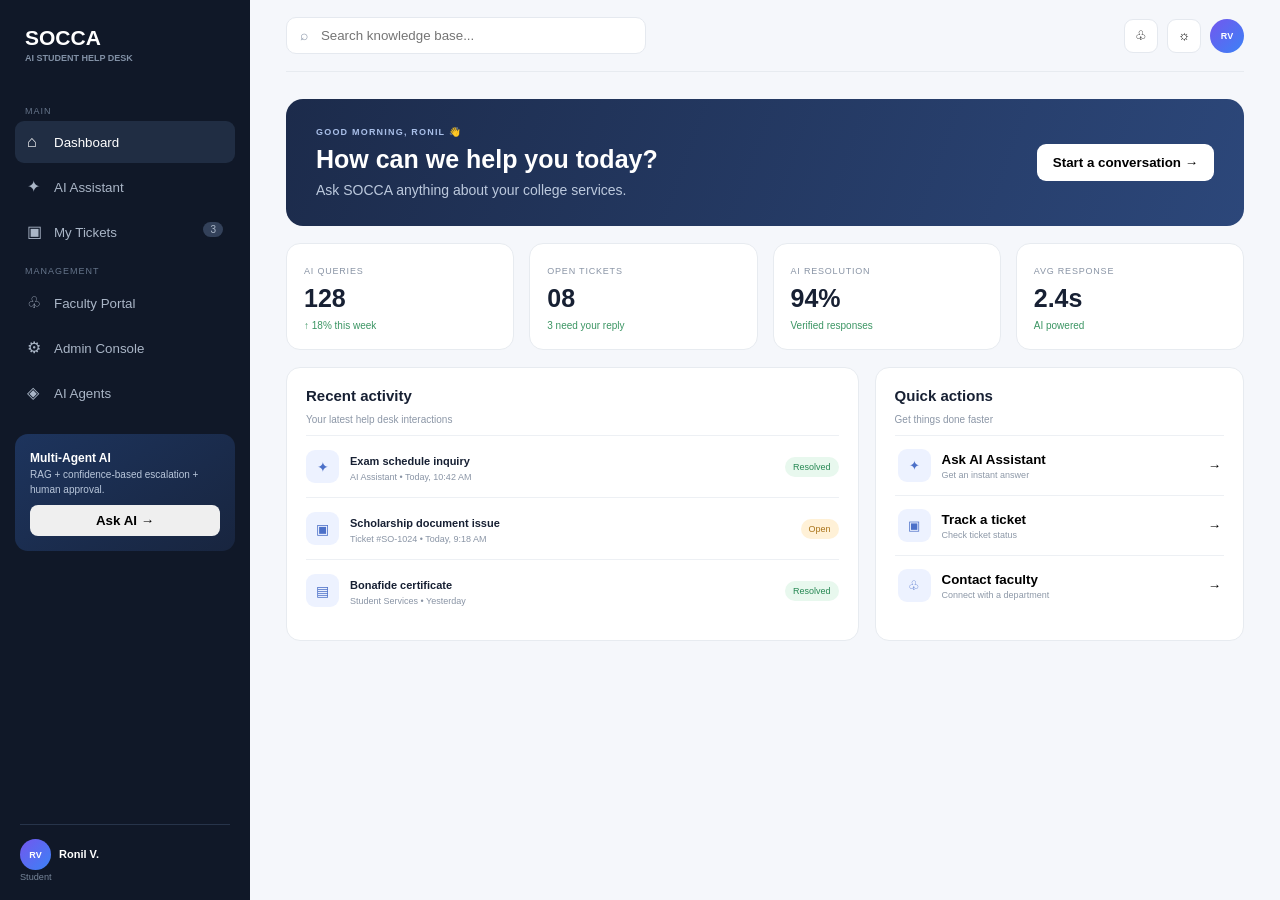
==== index.html @ 94c97b63 "Add files via upload" ====
<!doctype html><html><head><meta charset='utf-8'><meta name='viewport' content='width=device-width,initial-scale=1'><title>SOCCA — AI Student Help Desk</title><link rel="stylesheet" href="style.css"></head><body><div class='app'><aside class='side'><div class='logo'>SOCCA<small>AI STUDENT HELP DESK</small></div><div class='section'>MAIN</div><button class='nav active' onclick='page("dashboard",this)'><span>⌂</span>Dashboard</button><button class='nav' onclick='page("chat",this)'><span>✦</span>AI Assistant</button><button class='nav' onclick='page("tickets",this)'><span>▣</span>My Tickets <i>3</i></button><div class='section'>MANAGEMENT</div><button class='nav' onclick='page("faculty",this)'><span>♧</span>Faculty Portal</button><button class='nav' onclick='page("admin",this)'><span>⚙</span>Admin Console</button><button class='nav' onclick='page("agents",this)'><span>◈</span>AI Agents</button><div class='promo'><b>Multi-Agent AI</b><br>RAG + confidence-based escalation + human approval.<button onclick='page("chat",document.querySelectorAll(".nav")[1])'>Ask AI →</button></div><div class='user'><span class='avatar'>RV</span><b>Ronil V.</b><br><small>Student</small></div></aside><main class='main'><header><div class='search'>⌕ <input placeholder='Search knowledge base...'></div><div class='icons'><button class='icon'>♧</button><button class='icon'>☼</button><span class='mini'>RV</span></div></header>
<section id='dashboard' class='page active'><div class='hero'><div><div class='eyebrow'>GOOD MORNING, RONIL 👋</div><h1>How can we help you today?</h1><p>Ask SOCCA anything about your college services.</p></div><button onclick='page("chat",document.querySelectorAll(".nav")[1])'>Start a conversation →</button></div><div class='stats'><div class='stat'><small>AI QUERIES</small><strong>128</strong><label>↑ 18% this week</label></div><div class='stat'><small>OPEN TICKETS</small><strong>08</strong><label>3 need your reply</label></div><div class='stat'><small>AI RESOLUTION</small><strong>94%</strong><label>Verified responses</label></div><div class='stat'><small>AVG RESPONSE</small><strong>2.4s</strong><label>AI powered</label></div></div><div class='grid'><div class='card'><h2>Recent activity</h2><p class='muted'>Your latest help desk interactions</p><div class='row'><span class='qicon'>✦</span><div class='grow'><b>Exam schedule inquiry</b><small>AI Assistant • Today, 10:42 AM</small></div><span class='pill'>Resolved</span></div><div class='row'><span class='qicon'>▣</span><div class='grow'><b>Scholarship document issue</b><small>Ticket #SO-1024 • Today, 9:18 AM</small></div><span class='pill open'>Open</span></div><div class='row'><span class='qicon'>▤</span><div class='grow'><b>Bonafide certificate</b><small>Student Services • Yesterday</small></div><span class='pill'>Resolved</span></div></div><div class='card quick'><h2>Quick actions</h2><p class='muted'>Get things done faster</p><button onclick='page("chat",document.querySelectorAll(".nav")[1])'><span class='qicon'>✦</span><div><b>Ask AI Assistant</b><small>Get an instant answer</small></div>→</button><button onclick='page("tickets",document.querySelectorAll(".nav")[2])'><span class='qicon'>▣</span><div><b>Track a ticket</b><small>Check ticket status</small></div>→</button><button onclick='page("faculty",document.querySelectorAll(".nav")[3])'><span class='qicon'>♧</span><div><b>Contact faculty</b><small>Connect with a department</small></div>→</button></div></div></section>
<section id='chat' class='page'><div class='chat'><div class='card'><div class='chatHead'><div class='bot'>✦</div><div><h2>SOCCA Assistant</h2><small>🟢 Online • RAG knowledge base connected</small></div></div><div id='messages' class='messages'><div class='bubble botMsg'><b>SOCCA</b><br>Hi Ronil! 👋 Ask me about exams, fees, admissions, certificates, placements, library or other college services.</div></div><div class='chips'><button onclick="ask('When will Semester 7 examinations begin?')">📅 Exam dates</button><button onclick="ask('How can I apply for a bonafide certificate?')">📄 Certificate</button><button onclick="ask('What is the fee payment procedure?')">💳 Fees</button></div><div class='compose'><input id='q' placeholder='Ask your question...' onkeydown="if(event.key==='Enter')send()"><button onclick='send()'>Send ✦</button></div></div><div class='card'><h2>AI Processing</h2><p class='muted'>Live request pipeline</p><div class='step'><span class='circle done'>✓</span><div><b>Intent Recognition</b><small>Identify user intent</small></div></div><div class='step'><span class='circle done'>✓</span><div><b>Knowledge Retrieval</b><small>Search verified sources</small></div></div><div class='step'><span class='circle'>3</span><div><b>Decision Agent</b><small>Check confidence</small></div></div><div class='step'><span class='circle'>4</span><div><b>Ticket Escalation</b><small>Only when needed</small></div></div></div></div></section>
<section id='tickets' class='page'><div class='pageTitle'><div class='eyebrow'>SUPPORT</div><h1>My Tickets</h1><p>Track questions that need human assistance.</p></div><div class='card'><table class='table'><tr><th>TICKET</th><th>SUBJECT</th><th>DEPARTMENT</th><th>UPDATED</th><th>STATUS</th></tr><tr><td>#SO-1024</td><td><b>Scholarship document issue</b><small>Document verification</small></td><td>Student Services</td><td>Today</td><td><span class='pill open'>Open</span></td></tr><tr><td>#SO-1021</td><td><b>Exam form correction</b><small>Semester 7</small></td><td>Examination</td><td>Yesterday</td><td><span class='pill'>Faculty review</span></td></tr><tr><td>#SO-1017</td><td><b>Library renewal</b><small>Membership</small></td><td>Library</td><td>Sep 27</td><td><span class='pill'>Resolved</span></td></tr></table></div></section>
<section id='faculty' class='page'><div class='pageTitle'><div class='eyebrow'>FACULTY</div><h1>Faculty Portal</h1><p>Review escalated student queries.</p></div><div class='stats'><div class='stat'><small>PENDING</small><strong>08</strong></div><div class='stat'><small>RESOLVED TODAY</small><strong>17</strong></div><div class='stat'><small>AVG RESPONSE</small><strong>3.8h</strong></div></div><div class='card'><table class='table'><tr><th>TICKET</th><th>STUDENT QUERY</th><th>ROUTE</th><th>ACTION</th></tr><tr><td>#SO-1024</td><td>Scholarship document issue</td><td>Student Services</td><td><button class='primary'>Respond</button></td></tr><tr><td>#SO-1021</td><td>Exam form correction</td><td>Examination Cell</td><td><button class='primary'>Respond</button></td></tr></table></div></section>
<section id='admin' class='page'><div class='pageTitle'><div class='eyebrow'>ADMINISTRATION</div><h1>Admin Console</h1><p>Monitor AI, knowledge and system operations.</p></div><div class='stats'><div class='stat'><small>KNOWLEDGE ARTICLES</small><strong>342</strong><label>Verified</label></div><div class='stat'><small>AI CONFIDENCE</small><strong>94%</strong><label>Average</label></div><div class='stat'><small>SYSTEM HEALTH</small><strong>99.9%</strong><label>Operational</label></div></div></section>
<section id='agents' class='page'><div class='pageTitle'><div class='eyebrow'>MULTI-AGENT AI</div><h1>AI Agent Network</h1><p>Specialized agents collaborate to resolve student requests.</p></div><div class='agentGrid'>
<div class='agent'><span class='num'>01</span><h3>Intent Agent</h3><p>Understands what the student is asking.</p><b>● Active</b></div><div class='agent'><span class='num'>02</span><h3>Entity Agent</h3><p>Extracts semester, dates and departments.</p><b>● Active</b></div><div class='agent'><span class='num'>03</span><h3>Retrieval Agent</h3><p>Searches the verified knowledge base.</p><b>● Active</b></div><div class='agent'><span class='num'>04</span><h3>Decision Agent</h3><p>Checks confidence and chooses escalation.</p><b>● Active</b></div><div class='agent'><span class='num'>05</span><h3>Ticket Agent</h3><p>Creates and tracks unresolved queries.</p><b>● Active</b></div><div class='agent'><span class='num'>06</span><h3>Routing Agent</h3><p>Routes tickets to the right department.</p><b>● Active</b></div><div class='agent'><span class='num'>07</span><h3>Notification Agent</h3><p>Sends student and faculty notifications.</p><b>● Active</b></div><div class='agent'><span class='num'>08</span><h3>Learning Agent</h3><p>Uses verified faculty responses for KB updates.</p><b>● Human approval</b></div></div></section></main></div>
<script src="script.js"></script></body></html>
---- style.css ----
*{box-sizing:border-box}body{margin:0;background:#f5f7fb;color:#172033;font:14px Inter,Arial,sans-serif}.app{display:flex;min-height:100vh}.side{width:250px;background:#101828;color:#fff;padding:22px 15px;position:fixed;inset:0 auto 0 0}.logo{font-size:21px;font-weight:800;padding:4px 10px 30px}.logo small{display:block;color:#8190a5;font-size:9px;margin-top:3px}.section{font-size:9px;color:#66758b;letter-spacing:1px;margin:13px 10px 5px}.nav{display:block;width:100%;border:0;background:transparent;color:#aab6c7;text-align:left;padding:12px;border-radius:9px;margin:2px 0;cursor:pointer}.nav.active,.nav:hover{background:#202d43;color:#fff}.nav span{display:inline-block;width:27px;font-size:16px}.nav i{float:right;background:#33415a;padding:2px 7px;border-radius:20px;font-style:normal;font-size:10px}.promo{margin-top:20px;background:linear-gradient(145deg,#1d345d,#18253f);padding:15px;border-radius:13px;color:#b9c7db;font-size:10px;line-height:1.5}.promo b{color:#fff;font-size:12px}.promo button{width:100%;margin-top:8px;padding:8px;border:0;border-radius:8px;font-weight:700}.user{position:absolute;bottom:18px;left:20px;right:20px;border-top:1px solid #27344a;padding-top:14px;font-size:11px}.avatar{display:inline-grid;place-items:center;width:31px;height:31px;border-radius:50%;background:linear-gradient(135deg,#7357ee,#3b82f6);margin-right:8px;font-size:9px;font-weight:bold}.user small{color:#77869a}.main{margin-left:250px;width:calc(100% - 250px);padding:0 36px 40px}header{height:72px;border-bottom:1px solid #e7ebf0;display:flex;align-items:center;justify-content:space-between;margin-bottom:27px}.search{background:white;border:1px solid #e5e9ef;border-radius:10px;padding:9px 13px;width:360px;color:#8995a7}.search input{border:0;outline:0;margin-left:7px;width:88%}.icons{display:flex;gap:9px;align-items:center}.icon{width:34px;height:34px;border:1px solid #e5e9ef;background:white;border-radius:9px}.mini{display:grid;place-items:center;width:34px;height:34px;border-radius:50%;background:linear-gradient(135deg,#7357ee,#3b82f6);color:white;font-size:9px;font-weight:bold}.page{display:none}.page.active{display:block}.hero{background:linear-gradient(110deg,#1c2b4b,#2c477a);color:#fff;border-radius:17px;padding:28px 30px;display:flex;align-items:center;justify-content:space-between}.eyebrow{font-size:9px;letter-spacing:1.2px;color:#8a96a8;font-weight:800}.hero .eyebrow{color:#a9bfe8}.hero h1{font-size:25px;margin:8px 0}.hero p{color:#bcc9dd;margin:0}.hero button,.primary{border:0;border-radius:9px;padding:11px 16px;background:#fff;font-weight:700;cursor:pointer}.stats{display:grid;grid-template-columns:repeat(4,1fr);gap:15px;margin:17px 0}.card,.stat{background:#fff;border:1px solid #e7ebf0;border-radius:14px}.stat{padding:17px}.stat small{font-size:9px;color:#8994a5;letter-spacing:.8px}.stat strong{display:block;font-size:25px;margin:7px 0 3px}.stat label{font-size:10px;color:#3b9563}.grid{display:grid;grid-template-columns:1.55fr 1fr;gap:16px}.card{padding:19px}.card h2{font-size:15px;margin:0}.muted{font-size:10px;color:#8c97a7}.row{display:flex;align-items:center;gap:11px;border-top:1px solid #edf0f4;padding:14px 0}.row:first-of-type{margin-top:8px}.row .grow{flex:1}.row b{font-size:11px}.row small{display:block;color:#8994a5;font-size:9px;margin-top:4px}.pill{font-size:9px;padding:5px 8px;border-radius:20px;background:#e8f8ee;color:#278854}.open{background:#fff1d7;color:#a97318}.quick button{display:flex;align-items:center;gap:11px;width:100%;padding:13px 3px;border:0;border-top:1px solid #edf0f4;background:white;text-align:left;cursor:pointer}.qicon{width:33px;height:33px;border-radius:9px;background:#edf2ff;display:grid;place-items:center;color:#4c70c8}.quick button div{flex:1}.quick small{display:block;color:#8d98a7;font-size:9px;margin-top:3px}.chat{display:grid;grid-template-columns:1fr 290px;gap:16px}.chatHead{display:flex;gap:11px;align-items:center;border-bottom:1px solid #edf0f4;padding-bottom:14px}.bot{width:40px;height:40px;border-radius:11px;background:linear-gradient(135deg,#7257ee,#4386f4);color:white;display:grid;place-items:center;font-size:18px}.chatHead h2{margin:0;font-size:15px}.chatHead small{color:#7d8999}.messages{height:390px;overflow:auto;padding:14px 2px}.bubble{max-width:76%;padding:12px 14px;border-radius:12px;margin:8px 0;line-height:1.5;font-size:11px}.botMsg{background:#f0f3f8}.userMsg{background:#24395f;color:#fff;margin-left:auto}.chips{display:flex;gap:7px;flex-wrap:wrap}.chips button{border:1px solid #dfe5ed;background:white;border-radius:8px;padding:7px 9px;font-size:9px}.compose{display:flex;gap:8px;margin-top:11px}.compose input{flex:1;border:1px solid #dfe5ed;border-radius:9px;padding:12px;outline:0}.compose button{border:0;background:#24395f;color:white;border-radius:9px;padding:0 16px;font-weight:700}.step{display:flex;gap:10px;padding:14px 0;border-bottom:1px solid #edf0f4}.step b,.step small{display:block}.step b{font-size:10px}.step small{font-size:9px;color:#8994a5;margin-top:3px}.circle{width:24px;height:24px;border-radius:50%;background:#eef1f5;display:grid;place-items:center;font-size:9px}.done{background:#e5f7eb;color:#28965a}.pageTitle{margin-bottom:20px}.pageTitle h1{font-size:25px;margin:5px 0}.pageTitle p{margin:0;color:#8994a5}.table{width:100%;border-collapse:collapse}.table th,.table td{text-align:left;padding:14px 8px;border-bottom:1px solid #edf0f4;font-size:10px}.table th{font-size:8px;color:#8994a5;letter-spacing:.7px}.table td small{display:block;color:#8b96a5;margin-top:3px}.agentGrid{display:grid;grid-template-columns:repeat(4,1fr);gap:15px}.agent{padding:18px;background:white;border:1px solid #e7ebf0;border-radius:14px}.agent .num{font-size:9px;color:#5977c7;background:#eef2ff;padding:5px 7px;border-radius:6px}.agent h3{font-size:13px;margin:15px 0 7px}.agent p{font-size:10px;color:#7e8999;line-height:1.5;min-height:30px}.agent b{font-size:9px;color:#2c965c}@media(max-width:950px){.stats,.agentGrid{grid-template-columns:1fr 1fr}.grid,.chat{grid-template-columns:1fr}}@media(max-width:650px){.side{display:none}.main{margin-left:0;width:100%;padding:0 16px}.stats,.agentGrid{grid-template-columns:1fr}.hero{display:block}.hero button{margin-top:18px}.search{width:220px}}
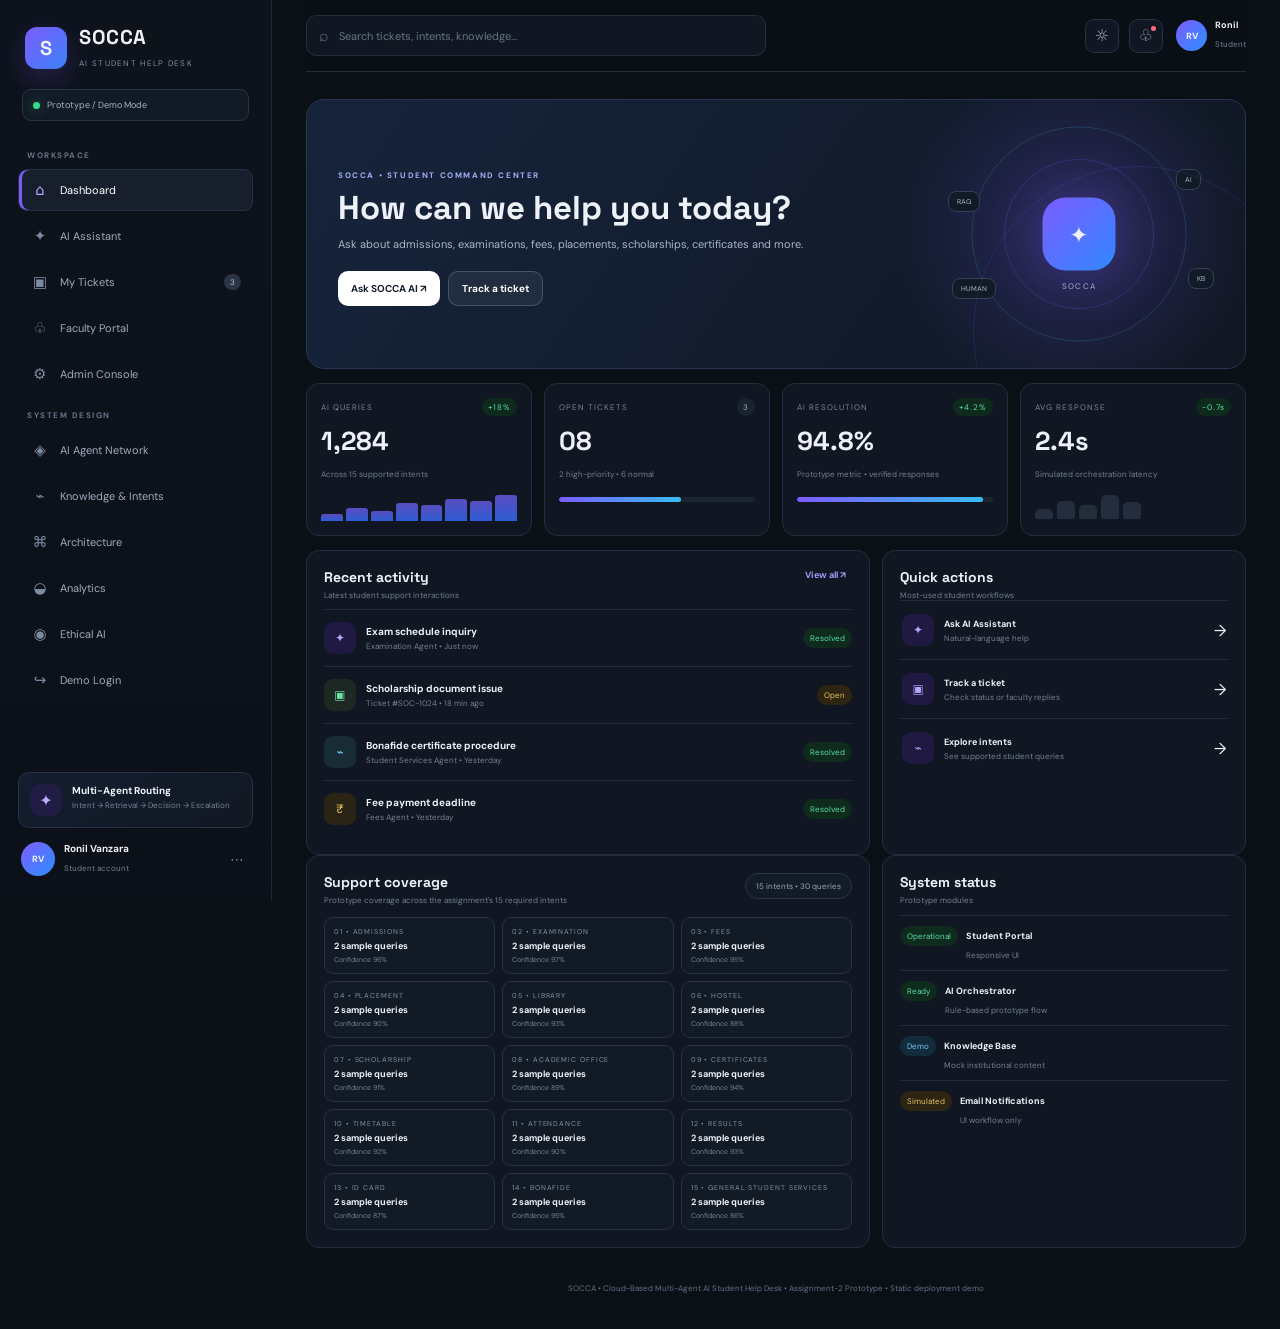
==== commit a730c3b3: "Add files via upload" ====
--- a/index.html
+++ b/index.html
@@ -1,9 +1,206 @@
-<!doctype html><html><head><meta charset='utf-8'><meta name='viewport' content='width=device-width,initial-scale=1'><title>SOCCA — AI Student Help Desk</title><link rel="stylesheet" href="style.css"></head><body><div class='app'><aside class='side'><div class='logo'>SOCCA<small>AI STUDENT HELP DESK</small></div><div class='section'>MAIN</div><button class='nav active' onclick='page("dashboard",this)'><span>⌂</span>Dashboard</button><button class='nav' onclick='page("chat",this)'><span>✦</span>AI Assistant</button><button class='nav' onclick='page("tickets",this)'><span>▣</span>My Tickets <i>3</i></button><div class='section'>MANAGEMENT</div><button class='nav' onclick='page("faculty",this)'><span>♧</span>Faculty Portal</button><button class='nav' onclick='page("admin",this)'><span>⚙</span>Admin Console</button><button class='nav' onclick='page("agents",this)'><span>◈</span>AI Agents</button><div class='promo'><b>Multi-Agent AI</b><br>RAG + confidence-based escalation + human approval.<button onclick='page("chat",document.querySelectorAll(".nav")[1])'>Ask AI →</button></div><div class='user'><span class='avatar'>RV</span><b>Ronil V.</b><br><small>Student</small></div></aside><main class='main'><header><div class='search'>⌕ <input placeholder='Search knowledge base...'></div><div class='icons'><button class='icon'>♧</button><button class='icon'>☼</button><span class='mini'>RV</span></div></header>
-<section id='dashboard' class='page active'><div class='hero'><div><div class='eyebrow'>GOOD MORNING, RONIL 👋</div><h1>How can we help you today?</h1><p>Ask SOCCA anything about your college services.</p></div><button onclick='page("chat",document.querySelectorAll(".nav")[1])'>Start a conversation →</button></div><div class='stats'><div class='stat'><small>AI QUERIES</small><strong>128</strong><label>↑ 18% this week</label></div><div class='stat'><small>OPEN TICKETS</small><strong>08</strong><label>3 need your reply</label></div><div class='stat'><small>AI RESOLUTION</small><strong>94%</strong><label>Verified responses</label></div><div class='stat'><small>AVG RESPONSE</small><strong>2.4s</strong><label>AI powered</label></div></div><div class='grid'><div class='card'><h2>Recent activity</h2><p class='muted'>Your latest help desk interactions</p><div class='row'><span class='qicon'>✦</span><div class='grow'><b>Exam schedule inquiry</b><small>AI Assistant • Today, 10:42 AM</small></div><span class='pill'>Resolved</span></div><div class='row'><span class='qicon'>▣</span><div class='grow'><b>Scholarship document issue</b><small>Ticket #SO-1024 • Today, 9:18 AM</small></div><span class='pill open'>Open</span></div><div class='row'><span class='qicon'>▤</span><div class='grow'><b>Bonafide certificate</b><small>Student Services • Yesterday</small></div><span class='pill'>Resolved</span></div></div><div class='card quick'><h2>Quick actions</h2><p class='muted'>Get things done faster</p><button onclick='page("chat",document.querySelectorAll(".nav")[1])'><span class='qicon'>✦</span><div><b>Ask AI Assistant</b><small>Get an instant answer</small></div>→</button><button onclick='page("tickets",document.querySelectorAll(".nav")[2])'><span class='qicon'>▣</span><div><b>Track a ticket</b><small>Check ticket status</small></div>→</button><button onclick='page("faculty",document.querySelectorAll(".nav")[3])'><span class='qicon'>♧</span><div><b>Contact faculty</b><small>Connect with a department</small></div>→</button></div></div></section>
-<section id='chat' class='page'><div class='chat'><div class='card'><div class='chatHead'><div class='bot'>✦</div><div><h2>SOCCA Assistant</h2><small>🟢 Online • RAG knowledge base connected</small></div></div><div id='messages' class='messages'><div class='bubble botMsg'><b>SOCCA</b><br>Hi Ronil! 👋 Ask me about exams, fees, admissions, certificates, placements, library or other college services.</div></div><div class='chips'><button onclick="ask('When will Semester 7 examinations begin?')">📅 Exam dates</button><button onclick="ask('How can I apply for a bonafide certificate?')">📄 Certificate</button><button onclick="ask('What is the fee payment procedure?')">💳 Fees</button></div><div class='compose'><input id='q' placeholder='Ask your question...' onkeydown="if(event.key==='Enter')send()"><button onclick='send()'>Send ✦</button></div></div><div class='card'><h2>AI Processing</h2><p class='muted'>Live request pipeline</p><div class='step'><span class='circle done'>✓</span><div><b>Intent Recognition</b><small>Identify user intent</small></div></div><div class='step'><span class='circle done'>✓</span><div><b>Knowledge Retrieval</b><small>Search verified sources</small></div></div><div class='step'><span class='circle'>3</span><div><b>Decision Agent</b><small>Check confidence</small></div></div><div class='step'><span class='circle'>4</span><div><b>Ticket Escalation</b><small>Only when needed</small></div></div></div></div></section>
-<section id='tickets' class='page'><div class='pageTitle'><div class='eyebrow'>SUPPORT</div><h1>My Tickets</h1><p>Track questions that need human assistance.</p></div><div class='card'><table class='table'><tr><th>TICKET</th><th>SUBJECT</th><th>DEPARTMENT</th><th>UPDATED</th><th>STATUS</th></tr><tr><td>#SO-1024</td><td><b>Scholarship document issue</b><small>Document verification</small></td><td>Student Services</td><td>Today</td><td><span class='pill open'>Open</span></td></tr><tr><td>#SO-1021</td><td><b>Exam form correction</b><small>Semester 7</small></td><td>Examination</td><td>Yesterday</td><td><span class='pill'>Faculty review</span></td></tr><tr><td>#SO-1017</td><td><b>Library renewal</b><small>Membership</small></td><td>Library</td><td>Sep 27</td><td><span class='pill'>Resolved</span></td></tr></table></div></section>
-<section id='faculty' class='page'><div class='pageTitle'><div class='eyebrow'>FACULTY</div><h1>Faculty Portal</h1><p>Review escalated student queries.</p></div><div class='stats'><div class='stat'><small>PENDING</small><strong>08</strong></div><div class='stat'><small>RESOLVED TODAY</small><strong>17</strong></div><div class='stat'><small>AVG RESPONSE</small><strong>3.8h</strong></div></div><div class='card'><table class='table'><tr><th>TICKET</th><th>STUDENT QUERY</th><th>ROUTE</th><th>ACTION</th></tr><tr><td>#SO-1024</td><td>Scholarship document issue</td><td>Student Services</td><td><button class='primary'>Respond</button></td></tr><tr><td>#SO-1021</td><td>Exam form correction</td><td>Examination Cell</td><td><button class='primary'>Respond</button></td></tr></table></div></section>
-<section id='admin' class='page'><div class='pageTitle'><div class='eyebrow'>ADMINISTRATION</div><h1>Admin Console</h1><p>Monitor AI, knowledge and system operations.</p></div><div class='stats'><div class='stat'><small>KNOWLEDGE ARTICLES</small><strong>342</strong><label>Verified</label></div><div class='stat'><small>AI CONFIDENCE</small><strong>94%</strong><label>Average</label></div><div class='stat'><small>SYSTEM HEALTH</small><strong>99.9%</strong><label>Operational</label></div></div></section>
-<section id='agents' class='page'><div class='pageTitle'><div class='eyebrow'>MULTI-AGENT AI</div><h1>AI Agent Network</h1><p>Specialized agents collaborate to resolve student requests.</p></div><div class='agentGrid'>
-<div class='agent'><span class='num'>01</span><h3>Intent Agent</h3><p>Understands what the student is asking.</p><b>● Active</b></div><div class='agent'><span class='num'>02</span><h3>Entity Agent</h3><p>Extracts semester, dates and departments.</p><b>● Active</b></div><div class='agent'><span class='num'>03</span><h3>Retrieval Agent</h3><p>Searches the verified knowledge base.</p><b>● Active</b></div><div class='agent'><span class='num'>04</span><h3>Decision Agent</h3><p>Checks confidence and chooses escalation.</p><b>● Active</b></div><div class='agent'><span class='num'>05</span><h3>Ticket Agent</h3><p>Creates and tracks unresolved queries.</p><b>● Active</b></div><div class='agent'><span class='num'>06</span><h3>Routing Agent</h3><p>Routes tickets to the right department.</p><b>● Active</b></div><div class='agent'><span class='num'>07</span><h3>Notification Agent</h3><p>Sends student and faculty notifications.</p><b>● Active</b></div><div class='agent'><span class='num'>08</span><h3>Learning Agent</h3><p>Uses verified faculty responses for KB updates.</p><b>● Human approval</b></div></div></section></main></div>
-<script src="script.js"></script></body></html>
+<!doctype html>
+<html lang="en">
+<head>
+  <meta charset="utf-8" />
+  <meta name="viewport" content="width=device-width, initial-scale=1" />
+  <title>SOCCA — Cloud-Based Multi-Agent AI Student Help Desk</title>
+  <meta name="description" content="SOCCA prototype for Assignment-2: Cloud-Based Multi-Agent AI Student Help Desk System" />
+  <link rel="preconnect" href="https://fonts.googleapis.com">
+  <link rel="preconnect" href="https://fonts.gstatic.com" crossorigin>
+  <link href="https://fonts.googleapis.com/css2?family=DM+Sans:wght@400;500;600;700&family=Space+Grotesk:wght@500;600;700&display=swap" rel="stylesheet">
+  <link rel="stylesheet" href="style.css" />
+</head>
+<body>
+  <div class="toast" id="toast"></div>
+  <div class="modal hidden" id="modal" aria-hidden="true">
+    <div class="modal-backdrop" data-close-modal></div>
+    <div class="modal-panel" id="modalPanel"></div>
+  </div>
+
+  <div class="app-shell">
+    <aside class="sidebar" id="sidebar">
+      <div class="brand">
+        <div class="brand-mark">S</div>
+        <div><strong>SOCCA</strong><span>AI STUDENT HELP DESK</span></div>
+      </div>
+      <div class="prototype-chip"><span class="status-dot"></span> Prototype / Demo Mode</div>
+
+      <div class="nav-section">WORKSPACE</div>
+      <button class="nav-item active" data-page="dashboard"><span class="icon">⌂</span><span>Dashboard</span></button>
+      <button class="nav-item" data-page="assistant"><span class="icon">✦</span><span>AI Assistant</span></button>
+      <button class="nav-item" data-page="tickets"><span class="icon">▣</span><span>My Tickets</span><span class="badge">3</span></button>
+      <button class="nav-item" data-page="faculty"><span class="icon">♧</span><span>Faculty Portal</span></button>
+      <button class="nav-item" data-page="admin"><span class="icon">⚙</span><span>Admin Console</span></button>
+
+      <div class="nav-section">SYSTEM DESIGN</div>
+      <button class="nav-item" data-page="agents"><span class="icon">◈</span><span>AI Agent Network</span></button>
+      <button class="nav-item" data-page="knowledge"><span class="icon">⌁</span><span>Knowledge & Intents</span></button>
+      <button class="nav-item" data-page="architecture"><span class="icon">⌘</span><span>Architecture</span></button>
+      <button class="nav-item" data-page="analytics"><span class="icon">◒</span><span>Analytics</span></button>
+      <button class="nav-item" data-page="ethics"><span class="icon">◉</span><span>Ethical AI</span></button>
+      <button class="nav-item" data-page="login"><span class="icon">↪</span><span>Demo Login</span></button>
+
+      <div class="side-bottom">
+        <div class="side-help"><div class="mini-orb">✦</div><div><b>Multi-Agent Routing</b><small>Intent → Retrieval → Decision → Escalation</small></div></div>
+        <div class="user-card"><div class="avatar">RV</div><div><b>Ronil Vanzara</b><small>Student account</small></div><button class="ghost-icon" title="Account">⋯</button></div>
+      </div>
+    </aside>
+
+    <main class="main">
+      <header class="topbar">
+        <button class="mobile-menu" id="mobileMenu">☰</button>
+        <div class="search"><span>⌕</span><input id="globalSearch" placeholder="Search tickets, intents, knowledge..." /></div>
+        <div class="top-actions">
+          <button class="top-icon" id="darkToggle" title="Toggle theme">☼</button>
+          <button class="top-icon" id="notifyBtn" title="Notifications">♧<span class="notif-dot"></span></button>
+          <div class="top-profile"><div class="avatar sm">RV</div><div><b>Ronil</b><small>Student</small></div></div>
+        </div>
+      </header>
+
+      <section class="page active" id="page-dashboard">
+        <div class="hero">
+          <div class="hero-copy">
+            <span class="eyebrow">SOCCA • STUDENT COMMAND CENTER</span>
+            <h1>How can we help you today?</h1>
+            <p>Ask about admissions, examinations, fees, placements, scholarships, certificates and more.</p>
+            <div class="hero-actions"><button class="btn light" data-go="assistant">Ask SOCCA AI <span>↗</span></button><button class="btn glass" data-go="tickets">Track a ticket</button></div>
+          </div>
+          <div class="hero-orbit"><div class="orbit-ring r1"></div><div class="orbit-ring r2"></div><div class="core">✦<small>SOCCA</small></div><span class="node n1">RAG</span><span class="node n2">AI</span><span class="node n3">KB</span><span class="node n4">HUMAN</span></div>
+        </div>
+
+        <div class="stat-grid">
+          <article class="stat-card"><div class="stat-top"><span>AI QUERIES</span><span class="trend up">+18%</span></div><strong>1,284</strong><small>Across 15 supported intents</small><div class="spark"><i style="height:25%"></i><i style="height:46%"></i><i style="height:34%"></i><i style="height:66%"></i><i style="height:58%"></i><i style="height:80%"></i><i style="height:72%"></i><i style="height:94%"></i></div></article>
+          <article class="stat-card"><div class="stat-top"><span>OPEN TICKETS</span><span class="trend neutral">3</span></div><strong>08</strong><small>2 high-priority • 6 normal</small><div class="progress"><span style="width:62%"></span></div></article>
+          <article class="stat-card"><div class="stat-top"><span>AI RESOLUTION</span><span class="trend up">+4.2%</span></div><strong>94.8%</strong><small>Prototype metric • verified responses</small><div class="progress"><span style="width:94.8%"></span></div></article>
+          <article class="stat-card"><div class="stat-top"><span>AVG RESPONSE</span><span class="trend up">-0.7s</span></div><strong>2.4s</strong><small>Simulated orchestration latency</small><div class="latency"><span></span><span></span><span></span><span></span><span></span></div></article>
+        </div>
+
+        <div class="content-grid two-one">
+          <article class="panel">
+            <div class="panel-head"><div><h2>Recent activity</h2><p>Latest student support interactions</p></div><button class="link-btn" data-go="tickets">View all ↗</button></div>
+            <div class="activity-list">
+              <div class="activity"><div class="activity-icon ai">✦</div><div class="activity-main"><b>Exam schedule inquiry</b><small>Examination Agent • Just now</small></div><span class="status success">Resolved</span></div>
+              <div class="activity"><div class="activity-icon ticket">▣</div><div class="activity-main"><b>Scholarship document issue</b><small>Ticket #SOC-1024 • 18 min ago</small></div><span class="status warning">Open</span></div>
+              <div class="activity"><div class="activity-icon service">⌁</div><div class="activity-main"><b>Bonafide certificate procedure</b><small>Student Services Agent • Yesterday</small></div><span class="status success">Resolved</span></div>
+              <div class="activity"><div class="activity-icon fee">₹</div><div class="activity-main"><b>Fee payment deadline</b><small>Fees Agent • Yesterday</small></div><span class="status success">Resolved</span></div>
+            </div>
+          </article>
+          <article class="panel quick-panel">
+            <div class="panel-head"><div><h2>Quick actions</h2><p>Most-used student workflows</p></div></div>
+            <button class="quick-action" data-go="assistant"><span class="qa-icon">✦</span><div><b>Ask AI Assistant</b><small>Natural-language help</small></div><span>→</span></button>
+            <button class="quick-action" data-go="tickets"><span class="qa-icon">▣</span><div><b>Track a ticket</b><small>Check status or faculty replies</small></div><span>→</span></button>
+            <button class="quick-action" data-go="knowledge"><span class="qa-icon">⌁</span><div><b>Explore intents</b><small>See supported student queries</small></div><span>→</span></button>
+          </article>
+        </div>
+
+        <div class="content-grid two-one">
+          <article class="panel">
+            <div class="panel-head"><div><h2>Support coverage</h2><p>Prototype coverage across the assignment's 15 required intents</p></div><span class="small-chip">15 intents • 30 queries</span></div>
+            <div class="coverage-grid" id="coverageGrid"></div>
+          </article>
+          <article class="panel">
+            <div class="panel-head"><div><h2>System status</h2><p>Prototype modules</p></div></div>
+            <div class="status-stack"><div><span class="status success">Operational</span><b>Student Portal</b><small>Responsive UI</small></div><div><span class="status success">Ready</span><b>AI Orchestrator</b><small>Rule-based prototype flow</small></div><div><span class="status info">Demo</span><b>Knowledge Base</b><small>Mock institutional content</small></div><div><span class="status warning">Simulated</span><b>Email Notifications</b><small>UI workflow only</small></div></div>
+          </article>
+        </div>
+      </section>
+
+      <section class="page" id="page-assistant">
+        <div class="page-heading"><div><span class="eyebrow">NATURAL LANGUAGE SUPPORT</span><h1>AI Student Assistant</h1><p>Interactive demo of intent recognition, entity extraction, retrieval, confidence and escalation.</p></div><span class="mode-chip">● Prototype AI Flow</span></div>
+        <div class="assistant-layout">
+          <article class="panel chat-panel">
+            <div class="chat-top"><div class="bot-avatar">✦</div><div><h2>SOCCA Assistant</h2><small><span class="live-dot"></span> Demo online • Knowledge base simulation</small></div><button class="ghost-btn" id="clearChat">Clear</button></div>
+            <div class="messages" id="messages"></div>
+            <div class="suggestions" id="suggestions"></div>
+            <div class="composer"><textarea id="chatInput" rows="1" placeholder="Ask: How can I apply for a bonafide certificate?"></textarea><button class="send-btn" id="sendChat">Send ✦</button></div>
+            <div class="composer-note">Prototype note: responses are mapped to a demo knowledge base. Production design maps retrieval to RAG + institutional documents.</div>
+          </article>
+          <aside class="panel pipeline-panel">
+            <div class="panel-head"><div><h2>AI processing</h2><p>Current request pipeline</p></div></div>
+            <div class="pipeline" id="pipeline">
+              <div class="pipe-step active"><span>01</span><div><b>Text preprocessing</b><small>Normalize & clean input</small></div></div>
+              <div class="pipe-step"><span>02</span><div><b>Intent recognition</b><small>Classify the student's goal</small></div></div>
+              <div class="pipe-step"><span>03</span><div><b>Entity extraction</b><small>Semester, date, department</small></div></div>
+              <div class="pipe-step"><span>04</span><div><b>Semantic retrieval</b><small>Find verified knowledge</small></div></div>
+              <div class="pipe-step"><span>05</span><div><b>Confidence decision</b><small>Answer or escalate</small></div></div>
+            </div>
+            <div class="result-box" id="resultBox"><span class="eyebrow">LAST ANALYSIS</span><h3>Ask a question to inspect the pipeline.</h3><p>Intent, entities and confidence will appear here.</p></div>
+          </aside>
+        </div>
+        <div class="content-grid two-one mt">
+          <article class="panel"><div class="panel-head"><div><h2>Suggested questions</h2><p>Use these to demonstrate the 15-intent routing</p></div></div><div class="suggestion-grid" id="suggestionGrid"></div></article>
+          <article class="panel"><div class="panel-head"><div><h2>Escalation policy</h2><p>Low-confidence questions go to human support</p></div></div><div class="policy-card"><div class="policy-rule"><b>Confidence ≥ 0.80</b><span class="status success">Answer</span></div><p>Return a verified response from the knowledge base.</p><div class="policy-rule"><b>Confidence &lt; 0.80</b><span class="status warning">Create ticket</span></div><p>Generate Ticket ID → route department → faculty reply → student notification → admin approval → knowledge update.</p></div></article>
+        </div>
+      </section>
+
+      <section class="page" id="page-tickets">
+        <div class="page-heading"><div><span class="eyebrow">HUMAN SUPPORT</span><h1>My Tickets</h1><p>Track escalated questions, faculty replies and resolution state.</p></div><button class="btn primary" id="newTicketBtn">+ New Ticket</button></div>
+        <div class="ticket-summary"><div class="mini-stat"><span>OPEN</span><b>3</b></div><div class="mini-stat"><span>FACULTY REVIEW</span><b>2</b></div><div class="mini-stat"><span>RESOLVED</span><b>14</b></div><div class="mini-stat"><span>AVG RESPONSE</span><b>3.8h</b></div></div>
+        <article class="panel table-panel"><div class="table-tools"><div class="tabs" id="ticketTabs"><button class="active" data-filter="all">All</button><button data-filter="open">Open</button><button data-filter="review">Faculty Review</button><button data-filter="resolved">Resolved</button></div><input class="table-search" id="ticketSearch" placeholder="Search tickets..." /></div><div class="table-wrap"><table><thead><tr><th>TICKET</th><th>SUBJECT</th><th>DEPARTMENT</th><th>PRIORITY</th><th>UPDATED</th><th>STATUS</th><th></th></tr></thead><tbody id="ticketBody"></tbody></table></div></article>
+        <div class="content-grid two-one mt"><article class="panel"><div class="panel-head"><div><h2>Escalation journey</h2><p>Exact flow from the assignment</p></div></div><div class="journey"><div><span>1</span><b>Student query</b><small>AI cannot confidently answer</small></div><i>→</i><div><span>2</span><b>Create Ticket ID</b><small>Store query & entities</small></div><i>→</i><div><span>3</span><b>Faculty routing</b><small>Department selected</small></div><i>→</i><div><span>4</span><b>Faculty reply</b><small>Student is notified</small></div><i>→</i><div><span>5</span><b>KB update</b><small>Admin approval required</small></div></div></article><article class="panel"><div class="panel-head"><div><h2>Notification center</h2><p>Demo events</p></div></div><div class="notification-list"><div><span>✉</span><b>Faculty notified</b><small>Ticket #SOC-1024 routed to Student Services</small></div><div><span>✓</span><b>Student notified</b><small>Faculty reply is ready to view</small></div><div><span>⌁</span><b>Knowledge update pending</b><small>Admin approval required before publishing</small></div></div></article></div>
+      </section>
+
+      <section class="page" id="page-faculty">
+        <div class="page-heading"><div><span class="eyebrow">FACULTY PORTAL</span><h1>Faculty Support Desk</h1><p>Review routed student queries, respond, and mark verified knowledge.</p></div><span class="small-chip">Department: Student Services</span></div>
+        <div class="stat-grid three"><article class="stat-card"><div class="stat-top"><span>PENDING</span><span class="trend warning">8</span></div><strong>08</strong><small>Across 5 departments</small></article><article class="stat-card"><div class="stat-top"><span>RESOLVED TODAY</span><span class="trend up">+6</span></div><strong>17</strong><small>Average response 3.8h</small></article><article class="stat-card"><div class="stat-top"><span>KB CANDIDATES</span><span class="trend neutral">5</span></div><strong>05</strong><small>Need admin approval</small></article></div>
+        <div class="content-grid two-one mt"><article class="panel table-panel"><div class="panel-head"><div><h2>Routed student queries</h2><p>Respond to escalated questions</p></div></div><div class="table-wrap"><table><thead><tr><th>TICKET</th><th>QUERY</th><th>ROUTE</th><th>PRIORITY</th><th></th></tr></thead><tbody id="facultyBody"></tbody></table></div></article><article class="panel"><div class="panel-head"><div><h2>Faculty workflow</h2><p>Human-in-the-loop design</p></div></div><div class="workflow-list"><div class="wf active"><span>01</span><b>Review ticket</b><small>Read query + extracted entities</small></div><div class="wf"><span>02</span><b>Reply to student</b><small>Provide verified institutional guidance</small></div><div class="wf"><span>03</span><b>Suggest KB update</b><small>Send verified answer for approval</small></div><div class="wf"><span>04</span><b>Notify student</b><small>Email notification in production</small></div></div></article></div>
+      </section>
+
+      <section class="page" id="page-admin">
+        <div class="page-heading"><div><span class="eyebrow">ADMINISTRATION</span><h1>Admin Console</h1><p>Approve knowledge updates, monitor agent operations and review system activity.</p></div><span class="mode-chip">Protected workspace • Demo</span></div>
+        <div class="admin-grid">
+          <article class="admin-card"><div class="admin-icon">⌁</div><div><span>KNOWLEDGE BASE</span><strong>342</strong><small>Verified articles</small></div><button class="link-btn" data-go="knowledge">Manage →</button></article>
+          <article class="admin-card"><div class="admin-icon">◈</div><div><span>AI AGENTS</span><strong>8</strong><small>Specialized roles</small></div><button class="link-btn" data-go="agents">Inspect →</button></article>
+          <article class="admin-card"><div class="admin-icon">▣</div><div><span>TICKETS</span><strong>1,024</strong><small>Historical prototype records</small></div><button class="link-btn" data-go="tickets">Review →</button></article>
+          <article class="admin-card"><div class="admin-icon">◉</div><div><span>SYSTEM HEALTH</span><strong>99.9%</strong><small>Target architecture metric</small></div><button class="link-btn" data-go="analytics">View →</button></article>
+        </div>
+        <div class="content-grid one-one mt"><article class="panel"><div class="panel-head"><div><h2>Pending knowledge approvals</h2><p>Faculty replies become KB content only after approval.</p></div><span class="small-chip">5 pending</span></div><div class="approval-list" id="approvalList"></div></article><article class="panel"><div class="panel-head"><div><h2>Role-based access</h2><p>Maps to Cognito + IAM in AWS production.</p></div></div><div class="role-list"><div><span class="role student">ST</span><div><b>Student</b><small>Ask AI • create ticket • view own tickets</small></div></div><div><span class="role faculty">FA</span><div><b>Faculty</b><small>Review assigned tickets • reply • suggest KB updates</small></div></div><div><span class="role admin">AD</span><div><b>Admin</b><small>Approve KB • manage users • monitor agents</small></div></div></div></article></div>
+      </section>
+
+      <section class="page" id="page-agents">
+        <div class="page-heading"><div><span class="eyebrow">MULTI-AGENT SYSTEM</span><h1>AI Agent Network</h1><p>Eight cooperating agent responsibilities from the assignment design.</p></div><span class="small-chip">8 agents • Human oversight</span></div>
+        <div class="agent-canvas"><div class="flow-node student-node"><span>Student</span><small>Natural language query</small></div><div class="flow-line l1"></div><div class="flow-node orch-node"><span>Orchestrator</span><small>Route task to agents</small></div><div class="flow-line l2"></div><div class="agent-bubbles"><span>Intent</span><span>Entity</span><span>Retrieval</span><span>Decision</span><span>Ticket</span><span>Routing</span><span>Notification</span><span>Learning</span></div><div class="flow-line l3"></div><div class="flow-node kb-node"><span>Knowledge Base</span><small>Verified institutional content</small></div></div>
+        <div class="agent-grid" id="agentGrid"></div>
+      </section>
+
+      <section class="page" id="page-knowledge">
+        <div class="page-heading"><div><span class="eyebrow">KNOWLEDGE LAYER</span><h1>Knowledge Base & 15 Intents</h1><p>Two sample queries per intent satisfy the 30-query prototype requirement; production would use institutional documents for RAG.</p></div><button class="btn secondary" id="kbInfoBtn">How RAG works</button></div>
+        <article class="panel table-panel"><div class="table-tools"><div class="tabs active-styled"><span class="tab-title">15 Intent Catalog</span></div><input class="table-search" id="intentSearch" placeholder="Search intent or query..." /></div><div class="table-wrap"><table><thead><tr><th>INTENT</th><th>SAMPLE QUERIES</th><th>AI RESPONSE</th><th>CONF.</th><th>ENTITIES</th></tr></thead><tbody id="intentBody"></tbody></table></div></article>
+      </section>
+
+      <section class="page" id="page-architecture">
+        <div class="page-heading"><div><span class="eyebrow">CLOUD DESIGN</span><h1>System Architecture</h1><p>Assignment-aligned architecture with a working static prototype and production AWS mapping.</p></div><span class="small-chip">AWS production reference</span></div>
+        <div class="architecture-board">
+          <div class="arch-row"><div class="arch-card front"><span>Student Portal</span><small>Login • Dashboard • Chat • Tickets</small></div><span class="arrow">→</span><div class="arch-card ai"><span>AI Chatbot</span><small>NLP • intent • entities</small></div><span class="arrow">→</span><div class="arch-card multi"><span>Multi-Agent System</span><small>8 specialized agents</small></div><span class="arrow">→</span><div class="arch-card kb"><span>Knowledge Base / RAG</span><small>Verified institutional content</small></div></div>
+          <div class="arch-branches"><div class="branch"><div class="branch-title">High confidence</div><span>Decision Agent</span><i>→</i><span class="answer">Verified answer</span></div><div class="branch low"><div class="branch-title">Low confidence</div><span>Ticket Agent</span><i>→</i><span>Faculty Routing</span><i>→</i><span>Email Notification</span><i>→</i><span>Faculty Reply</span><i>→</i><span>Student Notification</span><i>→</i><span>Admin Approval</span><i>→</i><span>KB Update</span></div></div>
+          <div class="aws-grid"><div class="aws"><b>Amazon EC2</b><small>Backend hosting</small></div><div class="aws"><b>Amazon S3</b><small>Document storage</small></div><div class="aws"><b>Amazon RDS</b><small>Database</small></div><div class="aws"><b>Amazon Cognito</b><small>Authentication</small></div><div class="aws"><b>Amazon IAM</b><small>Access management</small></div><div class="aws"><b>Amazon CloudWatch</b><small>Monitoring</small></div></div>
+          <div class="prototype-note"><b>Implementation boundary:</b> this GitHub Pages package is a frontend prototype. AWS services above are the production architecture mapping required by Task 6; no claim is made that this static site currently connects to EC2/RDS/Cognito/S3.</div>
+        </div>
+        <div class="content-grid one-one mt"><article class="panel"><div class="panel-head"><div><h2>Database design</h2><p>Tables requested in Task 5</p></div></div><div class="er-diagram"><svg class="er-lines" viewBox="0 0 600 360" preserveAspectRatio="none" aria-hidden="true"><line x1="120" y1="42" x2="300" y2="118"/><line x1="480" y1="42" x2="300" y2="118"/><line x1="300" y1="150" x2="120" y2="224"/><line x1="300" y1="150" x2="300" y2="224"/><line x1="300" y1="150" x2="480" y2="224"/><line x1="120" y1="254" x2="300" y2="312"/><line x1="480" y1="254" x2="300" y2="312"/><line x1="120" y1="224" x2="120" y2="254"/></svg><div class="er-table t1"><b>Students</b><span>student_id • name • email • dept_id</span></div><div class="er-table t2"><b>Faculty</b><span>faculty_id • name • dept_id</span></div><div class="er-table t3"><b>Departments</b><span>dept_id • name</span></div><div class="er-table t4"><b>Tickets</b><span>ticket_id • student_id • faculty_id • status • priority</span></div><div class="er-table t5"><b>Chat_History</b><span>chat_id • student_id • intent • query • response</span></div><div class="er-table t6"><b>Knowledge_Base</b><span>kb_id • intent • content • verified_by • status</span></div><div class="er-table t7"><b>Notifications</b><span>notification_id • ticket_id • recipient • type</span></div></div></article><article class="panel"><div class="panel-head"><div><h2>NLP pipeline</h2><p>Assignment Task 4</p></div></div><div class="nlp-flow"><div>Text<br><small>raw query</small></div><i>→</i><div>Preprocess<br><small>normalize</small></div><i>→</i><div>Intent<br><small>classification</small></div><i>→</i><div>Entities<br><small>semester/date</small></div><i>→</i><div>Semantic Search<br><small>retrieve</small></div><i>→</i><div>RAG<br><small>ground answer</small></div><i>→</i><div>Confidence<br><small>answer/escalate</small></div></div></article></div>
+      </section>
+
+      <section class="page" id="page-analytics">
+        <div class="page-heading"><div><span class="eyebrow">OPERATIONS</span><h1>Analytics & Monitoring</h1><p>Prototype dashboard for query volume, intent mix and agent workload.</p></div><span class="small-chip">Demo data</span></div>
+        <div class="content-grid one-two"><article class="panel chart-panel"><div class="panel-head"><div><h2>Weekly query volume</h2><p>Illustrative prototype values</p></div></div><div class="bar-chart" id="queryChart"></div></article><article class="panel"><div class="panel-head"><div><h2>Intent distribution</h2><p>Current prototype dataset</p></div></div><div class="donut-wrap"><div class="donut"><div><b>1,284</b><small>queries</small></div></div><div class="legend"><span><i></i>Examination 22%</span><span><i></i>Fees 14%</span><span><i></i>Certificates 11%</span><span><i></i>Admissions 10%</span><span><i></i>Other 43%</span></div></div></article></div>
+        <div class="content-grid two-one mt"><article class="panel"><div class="panel-head"><div><h2>Agent workload</h2><p>Relative routing volume</p></div></div><div class="workload" id="workload"></div></article><article class="panel"><div class="panel-head"><div><h2>Monitoring map</h2><p>AWS production observability</p></div></div><div class="monitor-list"><div><span class="status success">99.9%</span><b>Availability target</b><small>CloudWatch</small></div><div><span class="status info">P95</span><b>Latency metric</b><small>API + agent orchestration</small></div><div><span class="status warning">Alerts</span><b>Escalation spikes</b><small>Operational thresholding</small></div><div><span class="status success">Audit</span><b>Role-based actions</b><small>IAM + application logs</small></div></div></article></div>
+      </section>
+
+      <section class="page" id="page-ethics">
+        <div class="page-heading"><div><span class="eyebrow">RESPONSIBLE AI</span><h1>Ethical AI & Trust</h1><p>Task 10 coverage for data privacy, bias, transparency, security, oversight, responsible AI and consent.</p></div><span class="small-chip">Human oversight built in</span></div>
+        <div class="ethics-grid" id="ethicsGrid"></div>
+      </section>
+
+      <section class="page" id="page-login">
+        <div class="login-screen">
+          <div class="login-visual"><div class="login-brand"><div class="brand-mark">S</div><span>SOCCA</span></div><span class="eyebrow">CLOUD-BASED MULTI-AGENT AI</span><h1>Student support,<br><em>without the waiting.</em></h1><p>Prototype portal for intelligent college inquiries, automated escalation and human-approved knowledge updates.</p><div class="login-flow"><span>Student</span><i>→</i><span>AI Orchestrator</span><i>→</i><span>Knowledge / Faculty</span></div></div>
+          <div class="login-card panel"><div class="login-logo">✦</div><span class="eyebrow">WELCOME TO SOCCA</span><h2>Sign in to your portal</h2><p>Use a demo role to explore the prototype. No real credentials are collected.</p><div class="role-select" id="roleSelect"><button class="active" data-role="Student"><span>ST</span><div><b>Student</b><small>Ask AI • tickets • notifications</small></div><em>✓</em></button><button data-role="Faculty"><span>FA</span><div><b>Faculty</b><small>Review tickets • reply • KB suggestions</small></div><em>✓</em></button><button data-role="Admin"><span>AD</span><div><b>Admin</b><small>Approve KB • monitor system</small></div><em>✓</em></button></div><button class="btn primary wide" id="demoLogin">Continue as Student ↗</button><small class="login-note">Demo mode • Authentication maps to Amazon Cognito in production.</small></div>
+        </div>
+      </section>
+
+      <footer class="footer">SOCCA • Cloud-Based Multi-Agent AI Student Help Desk • Assignment-2 Prototype • Static deployment demo</footer>
+    </main>
+  </div>
+
+  <script src="script.js"></script>
+</body>
+</html>
--- a/style.css
+++ b/style.css
@@ -1,2 +1,33 @@
-
-*{box-sizing:border-box}body{margin:0;background:#f5f7fb;color:#172033;font:14px Inter,Arial,sans-serif}.app{display:flex;min-height:100vh}.side{width:250px;background:#101828;color:#fff;padding:22px 15px;position:fixed;inset:0 auto 0 0}.logo{font-size:21px;font-weight:800;padding:4px 10px 30px}.logo small{display:block;color:#8190a5;font-size:9px;margin-top:3px}.section{font-size:9px;color:#66758b;letter-spacing:1px;margin:13px 10px 5px}.nav{display:block;width:100%;border:0;background:transparent;color:#aab6c7;text-align:left;padding:12px;border-radius:9px;margin:2px 0;cursor:pointer}.nav.active,.nav:hover{background:#202d43;color:#fff}.nav span{display:inline-block;width:27px;font-size:16px}.nav i{float:right;background:#33415a;padding:2px 7px;border-radius:20px;font-style:normal;font-size:10px}.promo{margin-top:20px;background:linear-gradient(145deg,#1d345d,#18253f);padding:15px;border-radius:13px;color:#b9c7db;font-size:10px;line-height:1.5}.promo b{color:#fff;font-size:12px}.promo button{width:100%;margin-top:8px;padding:8px;border:0;border-radius:8px;font-weight:700}.user{position:absolute;bottom:18px;left:20px;right:20px;border-top:1px solid #27344a;padding-top:14px;font-size:11px}.avatar{display:inline-grid;place-items:center;width:31px;height:31px;border-radius:50%;background:linear-gradient(135deg,#7357ee,#3b82f6);margin-right:8px;font-size:9px;font-weight:bold}.user small{color:#77869a}.main{margin-left:250px;width:calc(100% - 250px);padding:0 36px 40px}header{height:72px;border-bottom:1px solid #e7ebf0;display:flex;align-items:center;justify-content:space-between;margin-bottom:27px}.search{background:white;border:1px solid #e5e9ef;border-radius:10px;padding:9px 13px;width:360px;color:#8995a7}.search input{border:0;outline:0;margin-left:7px;width:88%}.icons{display:flex;gap:9px;align-items:center}.icon{width:34px;height:34px;border:1px solid #e5e9ef;background:white;border-radius:9px}.mini{display:grid;place-items:center;width:34px;height:34px;border-radius:50%;background:linear-gradient(135deg,#7357ee,#3b82f6);color:white;font-size:9px;font-weight:bold}.page{display:none}.page.active{display:block}.hero{background:linear-gradient(110deg,#1c2b4b,#2c477a);color:#fff;border-radius:17px;padding:28px 30px;display:flex;align-items:center;justify-content:space-between}.eyebrow{font-size:9px;letter-spacing:1.2px;color:#8a96a8;font-weight:800}.hero .eyebrow{color:#a9bfe8}.hero h1{font-size:25px;margin:8px 0}.hero p{color:#bcc9dd;margin:0}.hero button,.primary{border:0;border-radius:9px;padding:11px 16px;background:#fff;font-weight:700;cursor:pointer}.stats{display:grid;grid-template-columns:repeat(4,1fr);gap:15px;margin:17px 0}.card,.stat{background:#fff;border:1px solid #e7ebf0;border-radius:14px}.stat{padding:17px}.stat small{font-size:9px;color:#8994a5;letter-spacing:.8px}.stat strong{display:block;font-size:25px;margin:7px 0 3px}.stat label{font-size:10px;color:#3b9563}.grid{display:grid;grid-template-columns:1.55fr 1fr;gap:16px}.card{padding:19px}.card h2{font-size:15px;margin:0}.muted{font-size:10px;color:#8c97a7}.row{display:flex;align-items:center;gap:11px;border-top:1px solid #edf0f4;padding:14px 0}.row:first-of-type{margin-top:8px}.row .grow{flex:1}.row b{font-size:11px}.row small{display:block;color:#8994a5;font-size:9px;margin-top:4px}.pill{font-size:9px;padding:5px 8px;border-radius:20px;background:#e8f8ee;color:#278854}.open{background:#fff1d7;color:#a97318}.quick button{display:flex;align-items:center;gap:11px;width:100%;padding:13px 3px;border:0;border-top:1px solid #edf0f4;background:white;text-align:left;cursor:pointer}.qicon{width:33px;height:33px;border-radius:9px;background:#edf2ff;display:grid;place-items:center;color:#4c70c8}.quick button div{flex:1}.quick small{display:block;color:#8d98a7;font-size:9px;margin-top:3px}.chat{display:grid;grid-template-columns:1fr 290px;gap:16px}.chatHead{display:flex;gap:11px;align-items:center;border-bottom:1px solid #edf0f4;padding-bottom:14px}.bot{width:40px;height:40px;border-radius:11px;background:linear-gradient(135deg,#7257ee,#4386f4);color:white;display:grid;place-items:center;font-size:18px}.chatHead h2{margin:0;font-size:15px}.chatHead small{color:#7d8999}.messages{height:390px;overflow:auto;padding:14px 2px}.bubble{max-width:76%;padding:12px 14px;border-radius:12px;margin:8px 0;line-height:1.5;font-size:11px}.botMsg{background:#f0f3f8}.userMsg{background:#24395f;color:#fff;margin-left:auto}.chips{display:flex;gap:7px;flex-wrap:wrap}.chips button{border:1px solid #dfe5ed;background:white;border-radius:8px;padding:7px 9px;font-size:9px}.compose{display:flex;gap:8px;margin-top:11px}.compose input{flex:1;border:1px solid #dfe5ed;border-radius:9px;padding:12px;outline:0}.compose button{border:0;background:#24395f;color:white;border-radius:9px;padding:0 16px;font-weight:700}.step{display:flex;gap:10px;padding:14px 0;border-bottom:1px solid #edf0f4}.step b,.step small{display:block}.step b{font-size:10px}.step small{font-size:9px;color:#8994a5;margin-top:3px}.circle{width:24px;height:24px;border-radius:50%;background:#eef1f5;display:grid;place-items:center;font-size:9px}.done{background:#e5f7eb;color:#28965a}.pageTitle{margin-bottom:20px}.pageTitle h1{font-size:25px;margin:5px 0}.pageTitle p{margin:0;color:#8994a5}.table{width:100%;border-collapse:collapse}.table th,.table td{text-align:left;padding:14px 8px;border-bottom:1px solid #edf0f4;font-size:10px}.table th{font-size:8px;color:#8994a5;letter-spacing:.7px}.table td small{display:block;color:#8b96a5;margin-top:3px}.agentGrid{display:grid;grid-template-columns:repeat(4,1fr);gap:15px}.agent{padding:18px;background:white;border:1px solid #e7ebf0;border-radius:14px}.agent .num{font-size:9px;color:#5977c7;background:#eef2ff;padding:5px 7px;border-radius:6px}.agent h3{font-size:13px;margin:15px 0 7px}.agent p{font-size:10px;color:#7e8999;line-height:1.5;min-height:30px}.agent b{font-size:9px;color:#2c965c}@media(max-width:950px){.stats,.agentGrid{grid-template-columns:1fr 1fr}.grid,.chat{grid-template-columns:1fr}}@media(max-width:650px){.side{display:none}.main{margin-left:0;width:100%;padding:0 16px}.stats,.agentGrid{grid-template-columns:1fr}.hero{display:block}.hero button{margin-top:18px}.search{width:220px}}
+:root{
+  --bg:#0b0f16; --panel:#111722; --panel2:#151d29; --text:#eef2f8; --muted:#8e99aa; --line:#232d3d;
+  --accent:#7c5cff; --accent2:#38bdf8; --green:#39d98a; --yellow:#f4c95d; --red:#ff6b7a; --shadow:0 18px 60px rgba(0,0,0,.24);
+  --lightbg:#f4f7fb; --lightpanel:#ffffff; --lighttext:#151b26; --lightmuted:#778294; --lightline:#e5eaf1;
+}
+*{box-sizing:border-box}html,body{margin:0;min-height:100%;font-family:'DM Sans',system-ui,-apple-system,sans-serif;background:var(--bg);color:var(--text)}
+body.light{background:var(--lightbg);color:var(--lighttext)}button,input,textarea{font:inherit}button{cursor:pointer}.hidden{display:none!important}
+.app-shell{display:flex;min-height:100vh}.sidebar{width:272px;position:fixed;inset:0 auto 0 0;padding:24px 18px;background:linear-gradient(180deg,#0d121b 0%,#0c1119 100%);border-right:1px solid #202938;display:flex;flex-direction:column;z-index:20}
+.brand{display:flex;align-items:center;gap:12px;padding:0 7px 18px}.brand-mark{width:42px;height:42px;border-radius:12px;display:grid;place-items:center;background:linear-gradient(135deg,var(--accent),#3b82f6);box-shadow:0 10px 30px rgba(124,92,255,.24);font-weight:800;font-family:'Space Grotesk';font-size:20px}.brand strong{font-family:'Space Grotesk';font-size:20px;display:block;letter-spacing:.6px}.brand span{font-size:8px;color:#8490a2;letter-spacing:1.3px}.prototype-chip{margin:0 4px 16px;padding:9px 10px;border:1px solid #293447;background:#121a26;border-radius:9px;color:#a7b2c3;font-size:9px;display:flex;align-items:center;gap:7px}.status-dot,.live-dot{width:7px;height:7px;border-radius:50%;display:inline-block;background:var(--green);box-shadow:0 0 12px rgba(57,217,138,.5)}
+.nav-section{font-size:8px;letter-spacing:1.5px;color:#687487;font-weight:700;margin:13px 9px 7px}.nav-item{border:1px solid transparent;background:transparent;color:#9eabbd;width:100%;display:flex;align-items:center;gap:10px;padding:10px 11px;border-radius:9px;text-align:left;font-size:11px;margin:2px 0}.nav-item .icon{width:20px;text-align:center;font-size:15px;color:#7d8ba0}.nav-item .badge{margin-left:auto;font-size:8px;background:#2a3445;color:#bac6d6;padding:3px 6px;border-radius:999px}.nav-item:hover,.nav-item.active{background:#171f2d;color:#fff;border-color:#253044}.nav-item.active{box-shadow:inset 3px 0 0 var(--accent)}.nav-item.active .icon{color:#b3a7ff}
+.side-bottom{margin-top:auto}.side-help{display:flex;gap:10px;border:1px solid #273244;background:linear-gradient(145deg,#131d2e,#111823);padding:11px;border-radius:11px}.mini-orb{width:32px;height:32px;border-radius:10px;display:grid;place-items:center;background:#211c43;color:#b8adff}.side-help b{font-size:10px;display:block}.side-help small{display:block;color:#758196;font-size:8px;line-height:1.4;margin-top:3px}.user-card{display:flex;gap:9px;align-items:center;padding:14px 3px 0}.avatar{width:34px;height:34px;border-radius:50%;display:grid;place-items:center;background:linear-gradient(135deg,var(--accent),#2b90ff);font-size:9px;font-weight:800}.avatar.sm{width:31px;height:31px}.user-card b{font-size:10px;display:block}.user-card small,.top-profile small{font-size:8px;color:#748094}.ghost-icon,.ghost-btn{margin-left:auto;border:0;background:transparent;color:#78869a;font-size:14px}
+.main{margin-left:272px;min-width:0;flex:1;padding:0 34px 30px}.topbar{height:72px;border-bottom:1px solid var(--line);display:flex;align-items:center;justify-content:space-between;gap:16px;position:sticky;top:0;background:rgba(11,15,22,.88);backdrop-filter:blur(14px);z-index:10}.search{display:flex;gap:8px;align-items:center;background:#111722;border:1px solid #242e3e;border-radius:10px;padding:9px 12px;width:min(460px,60vw);color:#657287}.search input{background:transparent;border:0;outline:0;color:var(--text);width:100%;font-size:11px}.search input::placeholder{color:#657287}.top-actions{display:flex;align-items:center;gap:10px}.top-icon{width:34px;height:34px;border:1px solid #283244;background:#111722;color:#a5b1c1;border-radius:9px;position:relative}.notif-dot{width:5px;height:5px;border-radius:50%;background:#ff6b7a;position:absolute;right:6px;top:6px}.top-profile{display:flex;align-items:center;gap:8px;padding-left:3px}.top-profile b{font-size:9px;display:block}.mobile-menu{display:none;border:1px solid #293244;background:#111722;color:#fff;border-radius:9px;width:36px;height:36px}
+.page{display:none;padding-top:27px}.page.active{display:block}.eyebrow{font-size:8px;letter-spacing:1.6px;color:#7e8ba0;font-weight:800}.page-heading{display:flex;align-items:flex-end;justify-content:space-between;gap:15px;margin-bottom:20px}.page-heading h1{font-family:'Space Grotesk';font-size:27px;line-height:1.05;margin:7px 0 5px}.page-heading p{margin:0;color:var(--muted);font-size:10px;max-width:780px}.mode-chip,.small-chip{font-size:8px;padding:7px 10px;border-radius:999px;border:1px solid #2a3547;background:#131b27;color:#9aa7bb;white-space:nowrap}.mode-chip{color:#b9b0ff;border-color:#3a2f75;background:#1a1532}.btn{border:0;border-radius:10px;padding:10px 13px;font-weight:700;font-size:10px}.btn.primary{background:linear-gradient(135deg,var(--accent),#5a8cff);color:#fff;box-shadow:0 10px 24px rgba(124,92,255,.25)}.btn.secondary{background:#151e2b;border:1px solid #283347;color:#c4cedb}.btn.light{background:#fff;color:#18202d}.btn.glass{background:rgba(255,255,255,.06);border:1px solid rgba(255,255,255,.18);color:#fff}.link-btn{border:0;background:transparent;color:#a69bff;font-size:9px;font-weight:700}.footer{text-align:center;color:#627085;font-size:8px;padding:35px 0 6px}
+.hero{min-height:270px;border:1px solid #29374e;border-radius:18px;padding:30px 31px;background:radial-gradient(circle at 82% 50%,rgba(124,92,255,.24),transparent 23%),linear-gradient(125deg,#16243b,#111a2a 68%,#101722);display:flex;align-items:center;justify-content:space-between;overflow:hidden;position:relative}.hero:after{content:'';position:absolute;inset:auto -60px -130px auto;width:330px;height:330px;border-radius:50%;border:1px solid rgba(124,92,255,.15)}.hero-copy{position:relative;z-index:2;max-width:650px}.hero .eyebrow{color:#9eaef0}.hero h1{font-family:'Space Grotesk';font-size:33px;line-height:1.03;margin:8px 0}.hero p{font-size:11px;line-height:1.5;color:#aab7c9;max-width:600px}.hero-actions{display:flex;gap:8px;margin-top:19px}.hero-orbit{width:270px;height:200px;position:relative;flex:0 0 auto}.orbit-ring{position:absolute;border:1px solid rgba(124,92,255,.22);border-radius:50%;left:50%;top:50%;transform:translate(-50%,-50%)}.r1{width:150px;height:150px}.r2{width:215px;height:215px;border-color:rgba(56,189,248,.18)}.core{position:absolute;left:50%;top:50%;transform:translate(-50%,-50%);width:73px;height:73px;border-radius:23px;background:linear-gradient(135deg,var(--accent),#3088ff);display:grid;place-items:center;box-shadow:0 0 60px rgba(124,92,255,.35);font-size:23px}.core small{position:absolute;bottom:-20px;left:50%;transform:translateX(-50%);font-size:8px;letter-spacing:1.4px;color:#a7b1c1}.node{position:absolute;background:#121a28;border:1px solid #334159;padding:5px 8px;border-radius:8px;font-size:7px;color:#aab6c7}.n1{left:4px;top:57px}.n2{right:13px;top:35px}.n3{right:0;bottom:45px}.n4{left:8px;bottom:35px}
+.stat-grid{display:grid;grid-template-columns:repeat(4,1fr);gap:12px;margin:14px 0}.stat-card{background:var(--panel);border:1px solid var(--line);border-radius:13px;padding:14px;min-width:0}.stat-top{display:flex;justify-content:space-between;align-items:center;color:#778499;font-size:8px;letter-spacing:1px}.trend{font-size:8px;padding:4px 6px;border-radius:999px;background:#182331;color:#9da9bb}.trend.up{background:#0d2a1d;color:#56e3a0}.trend.warning{background:#2d2411;color:#e9c463}.stat-card strong{display:block;font-family:'Space Grotesk';font-size:26px;margin:8px 0 3px}.stat-card small{color:#728095;font-size:8px}.progress{height:5px;border-radius:99px;background:#1b2431;margin-top:15px;overflow:hidden}.progress span{display:block;height:100%;border-radius:inherit;background:linear-gradient(90deg,var(--accent),var(--accent2))}.spark{height:28px;display:flex;align-items:flex-end;gap:3px;margin-top:11px}.spark i{flex:1;background:linear-gradient(180deg,#6c5be7,#356eff);border-radius:3px 3px 0 0;opacity:.8}.latency{display:flex;gap:4px;margin-top:13px;align-items:end}.latency span{height:20px;width:18px;border-radius:5px 5px 2px 2px;background:#232d3d}.latency span:nth-child(1){height:10px}.latency span:nth-child(2){height:18px}.latency span:nth-child(3){height:14px}.latency span:nth-child(4){height:24px}.latency span:nth-child(5){height:17px}
+.content-grid{display:grid;gap:12px}.two-one{grid-template-columns:1.55fr 1fr}.one-one{grid-template-columns:1fr 1fr}.one-two{grid-template-columns:1fr 1.25fr}.mt{margin-top:12px}.panel{background:var(--panel);border:1px solid var(--line);border-radius:13px;padding:17px}.panel-head{display:flex;justify-content:space-between;align-items:start;gap:10px}.panel-head h2{font-family:'Space Grotesk';font-size:14px;margin:0 0 4px}.panel-head p{font-size:8px;color:#728095;margin:0}.activity-list{margin-top:9px}.activity{display:flex;align-items:center;gap:10px;padding:12px 0;border-top:1px solid var(--line)}.activity-icon,.qa-icon{width:32px;height:32px;border-radius:9px;display:grid;place-items:center;font-size:12px;flex:0 0 auto}.activity-icon.ai,.qa-icon{background:#201a43;color:#b3a7ff}.activity-icon.ticket{background:#1c2821;color:#6ce2a6}.activity-icon.service{background:#182c36;color:#71d7ff}.activity-icon.fee{background:#2b2415;color:#edcd67}.activity-main{flex:1}.activity-main b{font-size:10px;display:block}.activity-main small{font-size:8px;color:#728095;display:block;margin-top:3px}.status{font-size:8px;padding:5px 7px;border-radius:999px;display:inline-flex;align-items:center;justify-content:center;white-space:nowrap}.status.success{background:#0e2b1e;color:#58e1a0}.status.warning{background:#2d2512;color:#e4c264}.status.info{background:#122b3d;color:#6fc9f2}.quick-panel .quick-action{display:flex;width:100%;align-items:center;gap:10px;border:0;border-top:1px solid var(--line);background:transparent;color:var(--text);padding:13px 2px;text-align:left}.quick-action div{flex:1}.quick-action b{font-size:9px;display:block}.quick-action small{font-size:8px;color:#728095;display:block;margin-top:3px}.coverage-grid{display:grid;grid-template-columns:repeat(3,1fr);gap:7px;margin-top:12px}.coverage-item{border:1px solid #273245;background:#121a26;border-radius:9px;padding:9px}.coverage-item span{display:block;font-size:7px;color:#8592a6;text-transform:uppercase;letter-spacing:.9px}.coverage-item b{font-size:9px;display:block;margin-top:4px}.coverage-item small{font-size:7px;color:#748195;display:block;margin-top:3px}.status-stack{display:grid;gap:10px;margin-top:10px}.status-stack>div{border-top:1px solid var(--line);padding-top:10px;display:grid;grid-template-columns:auto 1fr;gap:4px 8px;align-items:center}.status-stack b{font-size:9px}.status-stack small{grid-column:2;font-size:8px;color:#728095}
+.assistant-layout{display:grid;grid-template-columns:minmax(0,1.7fr) minmax(290px,.9fr);gap:12px}.chat-top{display:flex;align-items:center;gap:10px;border-bottom:1px solid var(--line);padding-bottom:13px}.bot-avatar{width:39px;height:39px;border-radius:11px;display:grid;place-items:center;background:linear-gradient(135deg,var(--accent),#3289ff);font-size:17px}.chat-top h2{font-family:'Space Grotesk';font-size:14px;margin:0}.chat-top small{color:#718097;font-size:8px}.messages{height:425px;overflow:auto;padding:14px 3px}.bubble{max-width:78%;padding:11px 12px;border-radius:12px;margin:8px 0;font-size:10px;line-height:1.55;border:1px solid var(--line)}.bubble.ai{background:#161e2a}.bubble.user{background:#221d45;border-color:#413678;margin-left:auto}.bubble .meta{margin-top:6px;color:#718097;font-size:7px}.suggestions{display:flex;gap:6px;flex-wrap:wrap}.suggestions button{border:1px solid #2a3548;background:#121a26;color:#aeb9c9;border-radius:999px;padding:7px 9px;font-size:8px}.composer{display:flex;gap:8px;margin-top:10px}.composer textarea{flex:1;resize:none;min-height:42px;max-height:100px;background:#0e141d;border:1px solid #2a3547;color:#fff;border-radius:10px;padding:11px;outline:0;font-size:10px}.send-btn{width:86px;border:0;border-radius:10px;background:linear-gradient(135deg,var(--accent),#5d91ff);color:#fff;font-weight:700;font-size:9px}.composer-note{color:#5f6c80;font-size:7px;margin-top:7px}.pipeline{margin-top:12px}.pipe-step{display:flex;gap:9px;padding:11px 0;border-top:1px solid var(--line);opacity:.48}.pipe-step.active{opacity:1}.pipe-step span{width:24px;height:24px;border-radius:7px;display:grid;place-items:center;background:#182131;color:#8291a7;font-size:7px}.pipe-step.active span{background:#221d45;color:#b7acff}.pipe-step b{font-size:9px;display:block}.pipe-step small{font-size:7px;color:#738097}.result-box{margin-top:13px;border:1px solid #293448;border-radius:10px;padding:12px;background:#121a26}.result-box h3{font-size:12px;margin:5px 0}.result-box p{font-size:8px;color:#728095;margin:0}.result-grid{display:grid;grid-template-columns:1fr 1fr;gap:8px;margin-top:9px}.result-item{background:#0f151e;border:1px solid #222d3f;border-radius:8px;padding:8px}.result-item span{font-size:7px;color:#708099;display:block}.result-item b{font-size:9px;display:block;margin-top:4px}.suggestion-grid{display:grid;grid-template-columns:repeat(3,1fr);gap:8px;margin-top:11px}.suggestion-card{border:1px solid #273245;background:#121a26;border-radius:9px;padding:10px}.suggestion-card span{font-size:7px;color:#8075e8;text-transform:uppercase}.suggestion-card b{display:block;font-size:8px;margin:5px 0}.suggestion-card small{font-size:7px;color:#738096}.policy-card{margin-top:10px;border:1px solid #273245;border-radius:10px;background:#121a26;padding:12px}.policy-rule{display:flex;align-items:center;justify-content:space-between}.policy-rule b{font-size:9px}.policy-card p{font-size:8px;color:#748095;line-height:1.5}
+.ticket-summary{display:grid;grid-template-columns:repeat(4,1fr);gap:10px;margin-bottom:12px}.mini-stat{border:1px solid var(--line);background:var(--panel);border-radius:11px;padding:13px}.mini-stat span{font-size:7px;color:#718096;letter-spacing:1px;display:block}.mini-stat b{font-family:'Space Grotesk';font-size:20px;display:block;margin-top:6px}.table-panel{padding:0}.table-tools{display:flex;justify-content:space-between;align-items:center;padding:15px 17px;border-bottom:1px solid var(--line);gap:10px}.tabs{display:flex;gap:5px;flex-wrap:wrap}.tabs button{border:1px solid transparent;background:transparent;color:#738096;padding:7px 9px;border-radius:8px;font-size:8px}.tabs button.active{background:#1a2231;color:#fff;border-color:#2b364a}.tab-title{font-size:10px;font-weight:700}.active-styled{flex:1}.table-search{width:220px;max-width:40%;background:#0e141d;border:1px solid #2a3547;border-radius:8px;padding:8px 10px;color:#fff;outline:0;font-size:8px}.table-wrap{overflow:auto}.table-wrap table{width:100%;border-collapse:collapse}.table-wrap th,.table-wrap td{padding:12px 10px;text-align:left;border-bottom:1px solid var(--line);font-size:8px;white-space:nowrap}.table-wrap th{font-size:7px;color:#6f7d91;letter-spacing:1px}.table-wrap td b{font-size:8px}.table-wrap td small{display:block;color:#728095;font-size:7px;margin-top:3px}.priority{font-size:7px;padding:4px 6px;border-radius:999px}.priority.high{background:#301d26;color:#ff8f9d}.priority.medium{background:#2c2413;color:#ebcb66}.priority.low{background:#12293a;color:#6dc6ee}.row-action{border:1px solid #2a3548;background:#141c28;color:#b5c1d0;border-radius:7px;padding:6px 8px;font-size:7px}
+.journey{display:grid;grid-template-columns:1fr auto 1fr auto 1fr auto 1fr auto 1fr;gap:8px;align-items:center;margin-top:13px}.journey>div{border:1px solid #273245;background:#121a26;padding:10px;border-radius:9px}.journey span{width:21px;height:21px;border-radius:50%;display:grid;place-items:center;background:#211b43;color:#b8acff;font-size:7px}.journey b{font-size:8px;display:block;margin-top:7px}.journey small{font-size:7px;color:#718097;display:block;margin-top:3px}.journey i{color:#536176;font-style:normal}.notification-list{display:grid;gap:8px;margin-top:9px}.notification-list>div{display:grid;grid-template-columns:28px 1fr;gap:2px 8px;border-top:1px solid var(--line);padding-top:9px}.notification-list span{grid-row:span 2;width:28px;height:28px;border-radius:8px;display:grid;place-items:center;background:#172132}.notification-list b{font-size:8px}.notification-list small{font-size:7px;color:#718096}
+.stat-grid.three{grid-template-columns:repeat(3,1fr)}.workflow-list{margin-top:9px}.wf{display:grid;grid-template-columns:26px 1fr;gap:2px 8px;padding:11px 0;border-top:1px solid var(--line);opacity:.62}.wf.active{opacity:1}.wf>span{width:26px;height:26px;border-radius:8px;background:#211b43;color:#b7acff;display:grid;place-items:center;font-size:7px}.wf b{font-size:9px}.wf small{font-size:7px;color:#718096}.admin-grid{display:grid;grid-template-columns:repeat(4,1fr);gap:10px}.admin-card{background:var(--panel);border:1px solid var(--line);border-radius:11px;padding:14px;display:grid;grid-template-columns:40px 1fr auto;gap:9px;align-items:center}.admin-icon{width:40px;height:40px;border-radius:11px;background:#191f35;color:#b7adff;display:grid;place-items:center;font-size:16px}.admin-card span{display:block;font-size:7px;letter-spacing:1px;color:#708096}.admin-card strong{font-family:'Space Grotesk';font-size:22px;display:block;margin-top:3px}.admin-card small{font-size:7px;color:#6f7d90}.approval-list,.role-list{margin-top:8px;display:grid;gap:9px}.approval-item,.role-list>div{border:1px solid #263145;background:#121a26;border-radius:9px;padding:10px;display:flex;gap:8px;align-items:center}.approval-item>div{flex:1}.approval-item b,.role-list b{font-size:8px}.approval-item small,.role-list small{font-size:7px;color:#728095;display:block;margin-top:2px}.approval-actions{display:flex;gap:5px}.mini-btn{border:1px solid #2b364a;background:#171f2b;color:#bac5d3;padding:6px 7px;border-radius:7px;font-size:7px}.role{width:30px;height:30px;border-radius:8px;display:grid;place-items:center;font-size:7px}.role.student{background:#1a2840;color:#79b9ff}.role.faculty{background:#2a2414;color:#ebcc6a}.role.admin{background:#231b3b;color:#b5a9ff}
+.agent-canvas{position:relative;background:radial-gradient(circle at 50% 45%,rgba(124,92,255,.12),transparent 30%),#0e151f;border:1px solid #253144;border-radius:16px;min-height:215px;padding:23px;display:flex;flex-direction:column;align-items:center;justify-content:center;overflow:hidden}.flow-node{border:1px solid #35425a;background:#141d2a;padding:9px 13px;border-radius:10px;text-align:center;min-width:150px;box-shadow:var(--shadow)}.flow-node span{display:block;font-family:'Space Grotesk';font-size:11px}.flow-node small{display:block;color:#738096;font-size:7px;margin-top:3px}.student-node{border-color:#31506b}.orch-node{border-color:#56468b;transform:translateY(1px)}.kb-node{border-color:#2d5a4c}.flow-line{height:22px;width:2px;background:linear-gradient(180deg,#3c4860,transparent);margin:4px 0}.agent-bubbles{display:grid;grid-template-columns:repeat(4,auto);gap:6px;max-width:560px}.agent-bubbles span{border:1px solid #2b364a;background:#121a26;border-radius:999px;padding:7px 10px;color:#9eabc0;font-size:7px}.agent-grid{display:grid;grid-template-columns:repeat(4,1fr);gap:9px;margin-top:12px}.agent-card{background:var(--panel);border:1px solid var(--line);border-radius:11px;padding:13px;position:relative}.agent-num{font-size:7px;color:#8d7fff;background:#211b43;border-radius:6px;padding:4px 6px;display:inline-block}.agent-card h3{font-family:'Space Grotesk';font-size:11px;margin:11px 0 5px}.agent-card p{font-size:8px;color:#718095;line-height:1.45;min-height:34px}.agent-card footer{display:flex;justify-content:space-between;align-items:center;font-size:7px;color:#55dda0}.agent-card footer span{color:#758297}
+.architecture-board{border:1px solid #253144;background:#0e151f;border-radius:16px;padding:19px}.arch-row{display:grid;grid-template-columns:1fr auto 1fr auto 1fr auto 1fr;gap:10px;align-items:center}.arch-card{border-radius:11px;padding:13px;border:1px solid #2a3547;background:#131c29}.arch-card span{font-family:'Space Grotesk';font-size:10px;display:block}.arch-card small{display:block;color:#718096;font-size:7px;margin-top:4px}.arch-card.front{border-color:#31506b}.arch-card.ai{border-color:#3f376b}.arch-card.multi{border-color:#624d90}.arch-card.kb{border-color:#2f5d50}.arrow{color:#64728a}.arch-branches{display:grid;grid-template-columns:1fr 1.4fr;gap:10px;margin-top:12px}.branch{border:1px solid #274d3d;background:#11231b;border-radius:11px;padding:12px;display:flex;gap:8px;align-items:center;flex-wrap:wrap}.branch.low{border-color:#4a3a23;background:#21190e}.branch-title{width:100%;font-size:7px;color:#718096;text-transform:uppercase;letter-spacing:1px}.branch span{font-size:7px;background:#18251e;border:1px solid #2b493c;border-radius:7px;padding:7px 8px}.branch.low span{background:#251d11;border-color:#4a3c23}.branch i{font-style:normal;color:#627087;font-size:9px}.branch .answer{color:#74e0a5}.aws-grid{display:grid;grid-template-columns:repeat(6,1fr);gap:7px;margin-top:13px}.aws{border:1px dashed #2a3548;border-radius:9px;padding:9px}.aws b{font-size:7px;display:block}.aws small{font-size:6px;color:#718096;display:block;margin-top:3px}.prototype-note{margin-top:12px;border:1px solid #2a3547;background:#111a26;border-radius:9px;padding:10px;color:#77849a;font-size:7px;line-height:1.5}.prototype-note b{color:#b2bfd0}.er-diagram{min-height:300px;position:relative;margin-top:7px}.er-table{position:absolute;border:1px solid #2a364a;background:#121a26;border-radius:9px;padding:9px;width:135px}.er-table b{font-size:8px;display:block;color:#b9b1ff}.er-table span{font-size:6px;color:#718095;display:block;line-height:1.4;margin-top:4px}.t1{top:5px;left:4%}.t2{top:5px;right:4%}.t3{top:95px;left:36%}.t4{top:175px;left:4%}.t5{top:175px;left:36%}.t6{top:175px;right:4%}.t7{bottom:2px;left:36%}.nlp-flow{display:flex;align-items:center;justify-content:space-between;gap:5px;min-height:300px;flex-wrap:wrap}.nlp-flow>div{flex:1;min-width:68px;border:1px solid #2a3548;background:#121a26;border-radius:9px;padding:10px;text-align:center;font-size:8px}.nlp-flow small{font-size:6px;color:#718096}.nlp-flow i{font-style:normal;color:#5e6c81}
+.chart-panel{min-height:315px}.bar-chart{height:230px;display:flex;align-items:flex-end;gap:12px;padding:22px 10px 4px}.bar{flex:1;background:linear-gradient(180deg,var(--accent),#2e6cf0);border-radius:7px 7px 2px 2px;position:relative;min-width:14px}.bar small{position:absolute;bottom:-18px;left:50%;transform:translateX(-50%);font-size:7px;color:#718096}.bar span{position:absolute;top:-15px;left:50%;transform:translateX(-50%);font-size:6px;color:#aab6c6}.donut-wrap{display:flex;align-items:center;gap:22px;height:255px}.donut{width:160px;height:160px;border-radius:50%;background:conic-gradient(var(--accent) 0 22%,#38bdf8 22% 36%,#39d98a 36% 47%,#f4c95d 47% 57%,#283347 57% 100%);display:grid;place-items:center;flex:0 0 auto}.donut:after{content:'';width:101px;height:101px;border-radius:50%;background:var(--panel);position:absolute}.donut div{position:relative;z-index:2;text-align:center}.donut b{font-family:'Space Grotesk';font-size:20px;display:block}.donut small{font-size:7px;color:#738096}.legend{display:grid;gap:11px}.legend span{font-size:8px;color:#95a2b4}.legend i{width:8px;height:8px;border-radius:50%;display:inline-block;background:var(--accent);margin-right:6px}.legend span:nth-child(2) i{background:#38bdf8}.legend span:nth-child(3) i{background:#39d98a}.legend span:nth-child(4) i{background:#f4c95d}.legend span:nth-child(5) i{background:#283347}.workload{margin-top:12px;display:grid;gap:12px}.load-row{display:grid;grid-template-columns:120px 1fr 34px;gap:10px;align-items:center}.load-row label{font-size:8px;color:#8592a6}.load-track{height:7px;background:#19222f;border-radius:99px;overflow:hidden}.load-track span{display:block;height:100%;background:linear-gradient(90deg,var(--accent),var(--accent2));border-radius:inherit}.load-row b{font-size:7px;color:#98a5b6;text-align:right}.monitor-list{display:grid;gap:10px;margin-top:9px}.monitor-list>div{display:grid;grid-template-columns:auto 1fr;gap:3px 8px;border-top:1px solid var(--line);padding-top:10px}.monitor-list b{font-size:8px}.monitor-list small{grid-column:2;font-size:7px;color:#718096}
+.ethics-grid{display:grid;grid-template-columns:repeat(3,1fr);gap:10px}.ethic-card{border:1px solid var(--line);background:var(--panel);border-radius:12px;padding:14px;min-height:145px}.ethic-card .ethic-icon{width:36px;height:36px;border-radius:10px;background:#1c2233;color:#b4a9ff;display:grid;place-items:center}.ethic-card h3{font-family:'Space Grotesk';font-size:11px;margin:11px 0 5px}.ethic-card p{font-size:8px;color:#728095;line-height:1.5;margin:0}.ethic-card .control{margin-top:11px;display:flex;justify-content:space-between;align-items:center;font-size:7px;color:#8b98aa}.switch{width:28px;height:15px;border-radius:99px;background:#1f4535;position:relative}.switch:after{content:'';position:absolute;width:11px;height:11px;right:2px;top:2px;background:#55dfa0;border-radius:50%}
+.toast{position:fixed;right:20px;bottom:20px;z-index:100;background:#161f2d;border:1px solid #2c384a;color:#d9e2ee;padding:10px 13px;border-radius:9px;box-shadow:var(--shadow);font-size:9px;opacity:0;pointer-events:none;transform:translateY(10px);transition:.2s}.toast.show{opacity:1;transform:translateY(0)}
+.modal{position:fixed;inset:0;z-index:90;display:grid;place-items:center}.modal-backdrop{position:absolute;inset:0;background:rgba(0,0,0,.62);backdrop-filter:blur(3px)}.modal-panel{position:relative;z-index:2;width:min(640px,92vw);max-height:82vh;overflow:auto;background:#111823;border:1px solid #2b374b;border-radius:15px;box-shadow:var(--shadow);padding:18px}.modal-panel h2{font-family:'Space Grotesk';margin:0 0 6px;font-size:16px}.modal-panel p{color:#738096;font-size:9px;line-height:1.5}.modal-close{float:right;border:0;background:#1a2230;color:#92a0b3;width:28px;height:28px;border-radius:8px}.modal-form{display:grid;gap:9px}.modal-form label{font-size:8px;color:#8491a3}.modal-form input,.modal-form textarea,.modal-form select{width:100%;border:1px solid #2a3548;background:#0f151d;color:#fff;padding:9px;border-radius:8px;outline:0;font-size:9px}.modal-actions{display:flex;justify-content:flex-end;gap:7px;margin-top:9px}
+body.light{--bg:var(--lightbg);--panel:var(--lightpanel);--panel2:#f8fafc;--text:var(--lighttext);--muted:var(--lightmuted);--line:var(--lightline)}body.light .sidebar{background:#fff;border-color:#e2e8f0}body.light .nav-item{color:#6d7788}body.light .nav-item:hover,body.light .nav-item.active{background:#f1f4fa;color:#15202e;border-color:#e3e8ef}body.light .prototype-chip,body.light .side-help{background:#f7f9fc;border-color:#e4e9f0}body.light .topbar{background:rgba(244,247,251,.9);border-color:var(--lightline)}body.light .search,.light .top-icon,.light .table-search,.light .composer textarea{background:#fff;color:#1c2430;border-color:#dfe5ed}body.light .hero{background:linear-gradient(125deg,#21375e,#314b7b);border-color:#415b84}body.light .panel,.light .stat-card,.light .mini-stat,.light .admin-card,.light .agent-card,.light .ethic-card{box-shadow:0 6px 25px rgba(29,45,70,.05)}
+@media(max-width:1150px){.sidebar{width:230px}.main{margin-left:230px;padding:0 22px}.agent-grid{grid-template-columns:repeat(3,1fr)}.admin-grid{grid-template-columns:repeat(2,1fr)}.aws-grid{grid-template-columns:repeat(3,1fr)}.assistant-layout{grid-template-columns:1fr}.pipeline-panel{order:2}.page-heading h1{font-size:24px}}
+@media(max-width:850px){.sidebar{transform:translateX(-100%);transition:.25s}.sidebar.open{transform:translateX(0);box-shadow:30px 0 70px rgba(0,0,0,.35)}.main{margin-left:0;padding:0 15px}.mobile-menu{display:block}.topbar{height:65px}.top-profile{display:none}.search{flex:1;width:auto}.stat-grid,.ticket-summary{grid-template-columns:1fr 1fr}.two-one,.one-one,.one-two{grid-template-columns:1fr}.hero{min-height:300px}.hero-orbit{display:none}.suggestion-grid{grid-template-columns:repeat(2,1fr)}.agent-grid,.ethics-grid{grid-template-columns:repeat(2,1fr)}.arch-row{grid-template-columns:1fr}.arch-row .arrow{transform:rotate(90deg);justify-self:center}.arch-branches{grid-template-columns:1fr}.journey{grid-template-columns:1fr}.journey>i{justify-self:center;transform:rotate(90deg)}.nlp-flow{justify-content:flex-start}.er-diagram{min-height:380px}.donut-wrap{justify-content:center;flex-direction:column;height:auto;padding:18px}.footer{padding-bottom:20px}}
+@media(max-width:560px){.top-icon{display:none}.page-heading{display:block}.page-heading .mode-chip,.page-heading .small-chip{display:inline-block;margin-top:10px}.stat-grid,.ticket-summary,.admin-grid,.agent-grid,.ethics-grid{grid-template-columns:1fr}.hero{padding:22px}.hero h1{font-size:27px}.hero-actions{flex-direction:column}.suggestion-grid,.coverage-grid{grid-template-columns:1fr}.table-tools{display:block}.table-search{max-width:none;width:100%;margin-top:8px}.tabs{overflow:auto;white-space:nowrap}.load-row{grid-template-columns:96px 1fr 28px}.aws-grid{grid-template-columns:repeat(2,1fr)}}
+.login-screen{display:grid;grid-template-columns:1.2fr .8fr;min-height:580px;border:1px solid var(--line);border-radius:16px;overflow:hidden;background:#0e151f}.login-visual{padding:45px;background:radial-gradient(circle at 60% 28%,rgba(124,92,255,.18),transparent 23%),linear-gradient(145deg,#141e30,#0e151f)}.login-brand{display:flex;align-items:center;gap:10px;margin-bottom:70px}.login-brand span{font-family:'Space Grotesk';font-size:19px;font-weight:700}.login-visual h1{font-family:'Space Grotesk';font-size:39px;line-height:1.03;margin:10px 0}.login-visual h1 em{font-style:normal;color:#a99dff}.login-visual p{font-size:10px;color:#8592a6;max-width:520px;line-height:1.6}.login-flow{display:flex;gap:7px;align-items:center;margin-top:30px;flex-wrap:wrap}.login-flow span{border:1px solid #2e394c;background:#121b28;border-radius:999px;padding:8px 10px;font-size:8px;color:#aeb9c8}.login-flow i{font-style:normal;color:#5e6a7d}.login-card{align-self:center;width:min(380px,calc(100% - 50px));margin:0 auto;box-shadow:var(--shadow)}.login-logo{width:44px;height:44px;border-radius:13px;display:grid;place-items:center;background:linear-gradient(135deg,var(--accent),#3c8eff);margin-bottom:16px;font-size:18px}.login-card h2{font-family:'Space Grotesk';font-size:19px;margin:7px 0}.login-card>p{font-size:8px;color:#778499;line-height:1.5}.role-select{display:grid;gap:7px;margin-top:17px}.role-select button{display:grid;grid-template-columns:34px 1fr 18px;gap:8px;align-items:center;border:1px solid #263246;background:#101721;color:#a9b5c6;padding:9px;border-radius:9px;text-align:left}.role-select button>span{width:28px;height:28px;border-radius:8px;display:grid;place-items:center;background:#1a2232;font-size:7px}.role-select button div b{font-size:8px;display:block;color:#d7deea}.role-select button div small{font-size:7px;color:#6f7e93}.role-select button em{font-style:normal;color:transparent;font-size:10px}.role-select button.active{border-color:#55459d;background:#171329}.role-select button.active em{color:#a99dff}.wide{width:100%;margin-top:14px}.login-note{display:block;color:#5f6c80;font-size:7px;margin-top:8px;text-align:center}
+.er-lines{position:absolute;inset:0;width:100%;height:100%;pointer-events:none}.er-lines line{stroke:#344157;stroke-width:1.4;stroke-dasharray:4 4}.donut{position:relative}
+@media(max-width:850px){.login-screen{grid-template-columns:1fr}.login-visual{padding:28px}.login-brand{margin-bottom:40px}.login-visual h1{font-size:31px}.login-card{width:calc(100% - 30px);margin:20px auto}}
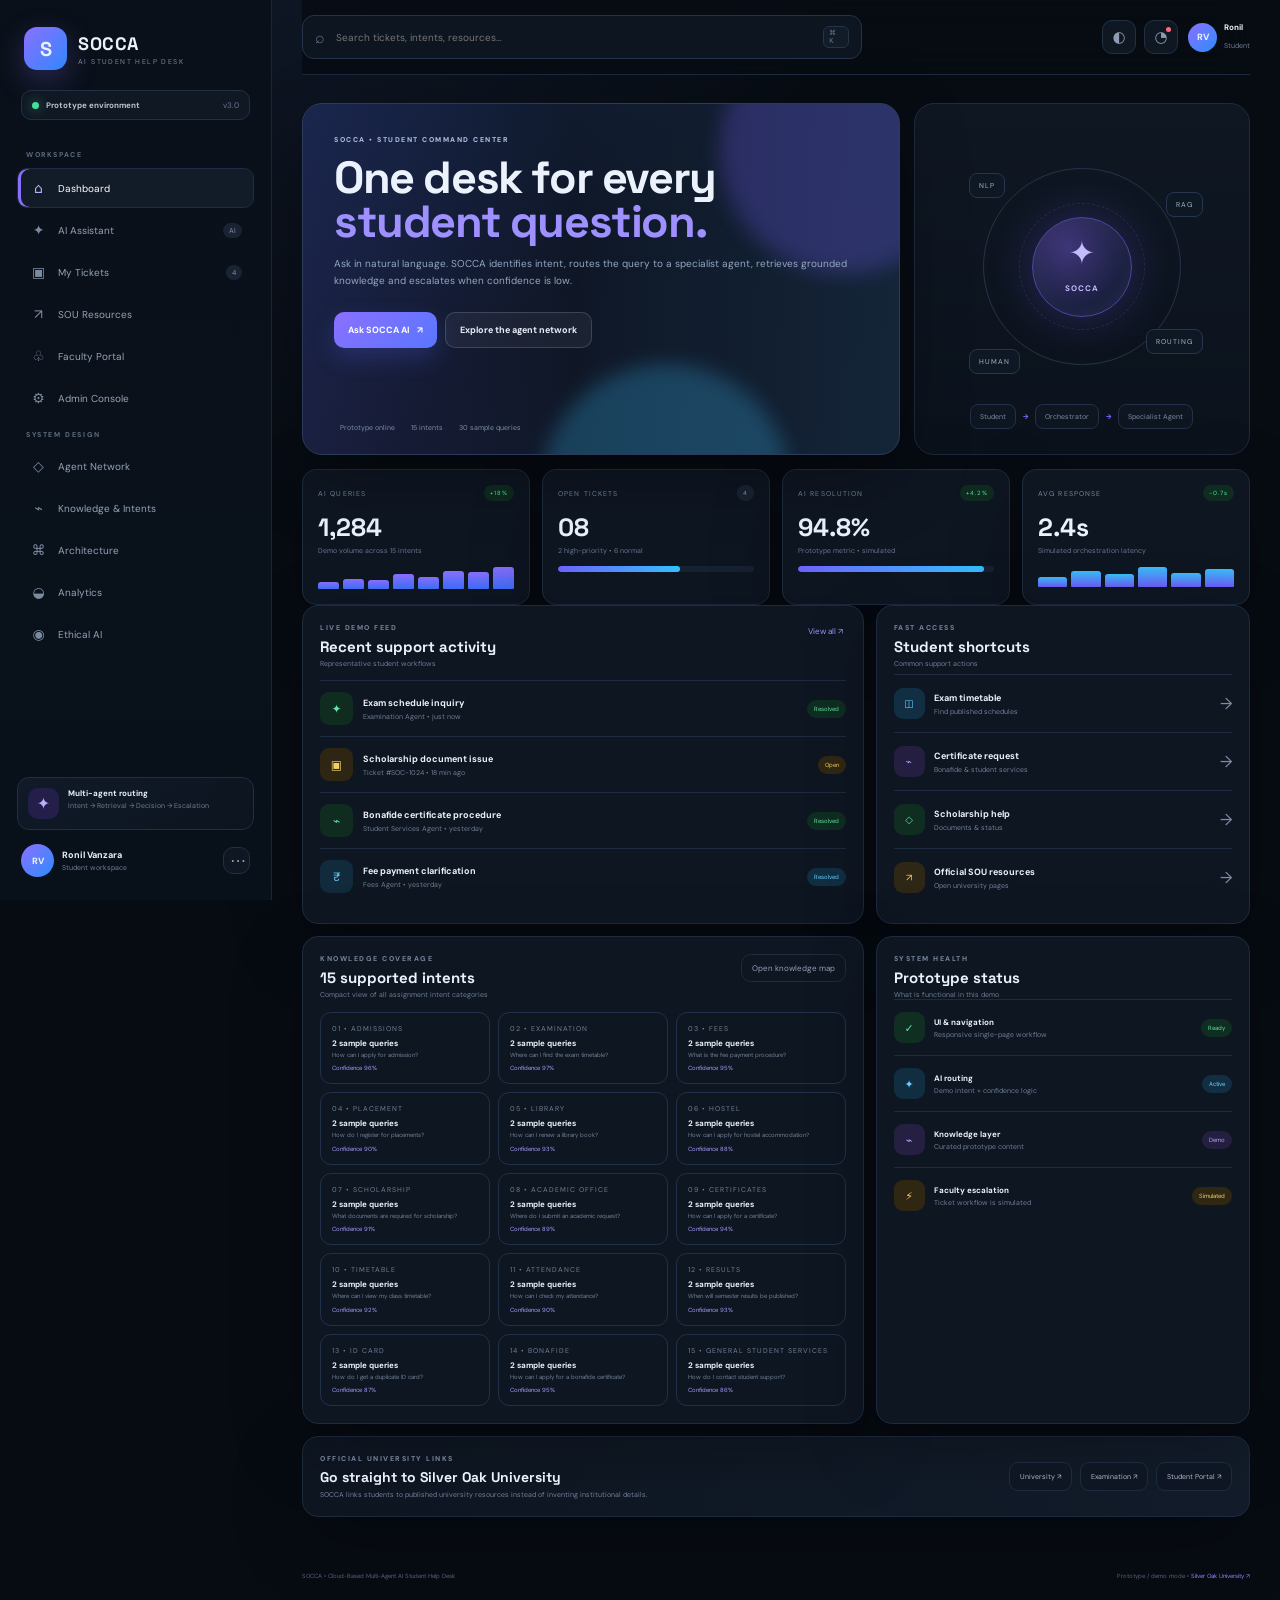
==== commit 943c198e: "Add files via upload" ====
--- a/index.html
+++ b/index.html
@@ -1,206 +1,117 @@
 <!doctype html>
 <html lang="en">
 <head>
-  <meta charset="utf-8" />
-  <meta name="viewport" content="width=device-width, initial-scale=1" />
-  <title>SOCCA — Cloud-Based Multi-Agent AI Student Help Desk</title>
-  <meta name="description" content="SOCCA prototype for Assignment-2: Cloud-Based Multi-Agent AI Student Help Desk System" />
-  <link rel="preconnect" href="https://fonts.googleapis.com">
-  <link rel="preconnect" href="https://fonts.gstatic.com" crossorigin>
-  <link href="https://fonts.googleapis.com/css2?family=DM+Sans:wght@400;500;600;700&family=Space+Grotesk:wght@500;600;700&display=swap" rel="stylesheet">
-  <link rel="stylesheet" href="style.css" />
+<meta charset="utf-8">
+<meta name="viewport" content="width=device-width,initial-scale=1,viewport-fit=cover">
+<meta name="theme-color" content="#08111f">
+<meta name="description" content="SOCCA — Cloud-Based Multi-Agent AI Student Help Desk prototype for Silver Oak College of Computer Application.">
+<title>SOCCA — AI Student Help Desk</title>
+<link rel="preconnect" href="https://fonts.googleapis.com">
+<link rel="preconnect" href="https://fonts.gstatic.com" crossorigin>
+<link href="https://fonts.googleapis.com/css2?family=DM+Sans:wght@400;500;600;700&family=Space+Grotesk:wght@500;600;700&display=swap" rel="stylesheet">
+<link rel="stylesheet" href="style.css">
 </head>
 <body>
-  <div class="toast" id="toast"></div>
-  <div class="modal hidden" id="modal" aria-hidden="true">
-    <div class="modal-backdrop" data-close-modal></div>
-    <div class="modal-panel" id="modalPanel"></div>
-  </div>
+<div id="toast" class="toast" role="status" aria-live="polite"></div>
+<div id="modal" class="modal hidden" aria-hidden="true"><div class="modal-backdrop" data-close></div><div class="modal-card" id="modalCard"></div></div>
+<div class="app" id="app">
+  <aside class="sidebar" id="sidebar">
+    <div class="brand-row">
+      <div class="brand-mark"><span>S</span></div>
+      <div><div class="brand-name">SOCCA</div><div class="brand-sub">AI STUDENT HELP DESK</div></div>
+    </div>
+    <div class="env-pill"><span class="pulse"></span><b>Prototype environment</b><span>v3.0</span></div>
+    <div class="side-label">WORKSPACE</div>
+    <nav id="sideNav">
+      <button class="nav-btn active" data-page="dashboard"><i>⌂</i><span>Dashboard</span></button>
+      <button class="nav-btn" data-page="assistant"><i>✦</i><span>AI Assistant</span><em>AI</em></button>
+      <button class="nav-btn" data-page="tickets"><i>▣</i><span>My Tickets</span><em>4</em></button>
+      <button class="nav-btn" data-page="resources"><i>↗</i><span>SOU Resources</span></button>
+      <button class="nav-btn" data-page="faculty"><i>♧</i><span>Faculty Portal</span></button>
+      <button class="nav-btn" data-page="admin"><i>⚙</i><span>Admin Console</span></button>
+      <div class="side-label">SYSTEM DESIGN</div>
+      <button class="nav-btn" data-page="agents"><i>◇</i><span>Agent Network</span></button>
+      <button class="nav-btn" data-page="knowledge"><i>⌁</i><span>Knowledge & Intents</span></button>
+      <button class="nav-btn" data-page="architecture"><i>⌘</i><span>Architecture</span></button>
+      <button class="nav-btn" data-page="analytics"><i>◒</i><span>Analytics</span></button>
+      <button class="nav-btn" data-page="ethics"><i>◉</i><span>Ethical AI</span></button>
+    </nav>
+    <div class="sidebar-bottom">
+      <div class="routing-mini"><div class="routing-orb">✦</div><div><b>Multi-agent routing</b><small>Intent → Retrieval → Decision → Escalation</small></div></div>
+      <div class="profile-mini"><div class="avatar">RV</div><div><b>Ronil Vanzara</b><small>Student workspace</small></div><button class="mini-ghost" id="accountBtn">⋯</button></div>
+    </div>
+  </aside>
 
-  <div class="app-shell">
-    <aside class="sidebar" id="sidebar">
-      <div class="brand">
-        <div class="brand-mark">S</div>
-        <div><strong>SOCCA</strong><span>AI STUDENT HELP DESK</span></div>
-      </div>
-      <div class="prototype-chip"><span class="status-dot"></span> Prototype / Demo Mode</div>
+  <main class="main">
+    <header class="topbar">
+      <button class="icon-btn mobile-only" id="menuBtn" aria-label="Open menu">☰</button>
+      <div class="global-search"><span>⌕</span><input id="globalSearch" placeholder="Search tickets, intents, resources…" autocomplete="off"><kbd>⌘ K</kbd></div>
+      <div class="top-actions"><button class="icon-btn" id="themeBtn" title="Toggle theme">◐</button><button class="icon-btn" id="notifyBtn" title="Notifications">◔<b class="notif-dot"></b></button><div class="desktop-profile"><div class="avatar small">RV</div><div><b>Ronil</b><small>Student</small></div></div></div>
+    </header>
 
-      <div class="nav-section">WORKSPACE</div>
-      <button class="nav-item active" data-page="dashboard"><span class="icon">⌂</span><span>Dashboard</span></button>
-      <button class="nav-item" data-page="assistant"><span class="icon">✦</span><span>AI Assistant</span></button>
-      <button class="nav-item" data-page="tickets"><span class="icon">▣</span><span>My Tickets</span><span class="badge">3</span></button>
-      <button class="nav-item" data-page="faculty"><span class="icon">♧</span><span>Faculty Portal</span></button>
-      <button class="nav-item" data-page="admin"><span class="icon">⚙</span><span>Admin Console</span></button>
-
-      <div class="nav-section">SYSTEM DESIGN</div>
-      <button class="nav-item" data-page="agents"><span class="icon">◈</span><span>AI Agent Network</span></button>
-      <button class="nav-item" data-page="knowledge"><span class="icon">⌁</span><span>Knowledge & Intents</span></button>
-      <button class="nav-item" data-page="architecture"><span class="icon">⌘</span><span>Architecture</span></button>
-      <button class="nav-item" data-page="analytics"><span class="icon">◒</span><span>Analytics</span></button>
-      <button class="nav-item" data-page="ethics"><span class="icon">◉</span><span>Ethical AI</span></button>
-      <button class="nav-item" data-page="login"><span class="icon">↪</span><span>Demo Login</span></button>
-
-      <div class="side-bottom">
-        <div class="side-help"><div class="mini-orb">✦</div><div><b>Multi-Agent Routing</b><small>Intent → Retrieval → Decision → Escalation</small></div></div>
-        <div class="user-card"><div class="avatar">RV</div><div><b>Ronil Vanzara</b><small>Student account</small></div><button class="ghost-icon" title="Account">⋯</button></div>
-      </div>
-    </aside>
-
-    <main class="main">
-      <header class="topbar">
-        <button class="mobile-menu" id="mobileMenu">☰</button>
-        <div class="search"><span>⌕</span><input id="globalSearch" placeholder="Search tickets, intents, knowledge..." /></div>
-        <div class="top-actions">
-          <button class="top-icon" id="darkToggle" title="Toggle theme">☼</button>
-          <button class="top-icon" id="notifyBtn" title="Notifications">♧<span class="notif-dot"></span></button>
-          <div class="top-profile"><div class="avatar sm">RV</div><div><b>Ronil</b><small>Student</small></div></div>
-        </div>
-      </header>
-
+    <div class="pages">
       <section class="page active" id="page-dashboard">
-        <div class="hero">
-          <div class="hero-copy">
-            <span class="eyebrow">SOCCA • STUDENT COMMAND CENTER</span>
-            <h1>How can we help you today?</h1>
-            <p>Ask about admissions, examinations, fees, placements, scholarships, certificates and more.</p>
-            <div class="hero-actions"><button class="btn light" data-go="assistant">Ask SOCCA AI <span>↗</span></button><button class="btn glass" data-go="tickets">Track a ticket</button></div>
+        <div class="hero-grid">
+          <div class="hero-card">
+            <div class="hero-glow g1"></div><div class="hero-glow g2"></div>
+            <div class="eyebrow light">SOCCA • STUDENT COMMAND CENTER</div>
+            <h1>One desk for every<br><span>student question.</span></h1>
+            <p>Ask in natural language. SOCCA identifies intent, routes the query to a specialist agent, retrieves grounded knowledge and escalates when confidence is low.</p>
+            <div class="hero-actions"><button class="btn primary light-btn" data-go="assistant">Ask SOCCA AI <span>↗</span></button><button class="btn glass-btn" data-go="agents">Explore the agent network</button></div>
+            <div class="hero-meta"><span><i class="dot green"></i>Prototype online</span><span>15 intents</span><span>30 sample queries</span></div>
           </div>
-          <div class="hero-orbit"><div class="orbit-ring r1"></div><div class="orbit-ring r2"></div><div class="core">✦<small>SOCCA</small></div><span class="node n1">RAG</span><span class="node n2">AI</span><span class="node n3">KB</span><span class="node n4">HUMAN</span></div>
+          <div class="hero-orchestration">
+            <div class="orbit-card"><div class="orbit-ring ring-a"></div><div class="orbit-ring ring-b"></div><div class="orbit-core">✦<small>SOCCA</small></div><span class="orbit-node n-a">NLP</span><span class="orbit-node n-b">RAG</span><span class="orbit-node n-c">ROUTING</span><span class="orbit-node n-d">HUMAN</span></div>
+            <div class="mini-flow"><span>Student</span><b>→</b><span>Orchestrator</span><b>→</b><span>Specialist Agent</span></div>
+          </div>
         </div>
 
-        <div class="stat-grid">
-          <article class="stat-card"><div class="stat-top"><span>AI QUERIES</span><span class="trend up">+18%</span></div><strong>1,284</strong><small>Across 15 supported intents</small><div class="spark"><i style="height:25%"></i><i style="height:46%"></i><i style="height:34%"></i><i style="height:66%"></i><i style="height:58%"></i><i style="height:80%"></i><i style="height:72%"></i><i style="height:94%"></i></div></article>
-          <article class="stat-card"><div class="stat-top"><span>OPEN TICKETS</span><span class="trend neutral">3</span></div><strong>08</strong><small>2 high-priority • 6 normal</small><div class="progress"><span style="width:62%"></span></div></article>
-          <article class="stat-card"><div class="stat-top"><span>AI RESOLUTION</span><span class="trend up">+4.2%</span></div><strong>94.8%</strong><small>Prototype metric • verified responses</small><div class="progress"><span style="width:94.8%"></span></div></article>
-          <article class="stat-card"><div class="stat-top"><span>AVG RESPONSE</span><span class="trend up">-0.7s</span></div><strong>2.4s</strong><small>Simulated orchestration latency</small><div class="latency"><span></span><span></span><span></span><span></span><span></span></div></article>
+        <div class="metric-grid">
+          <article class="metric-card"><div class="metric-label">AI QUERIES <span class="trend positive">+18%</span></div><strong>1,284</strong><p>Demo volume across 15 intents</p><div class="sparkline" aria-hidden="true"><i style="height:28%"></i><i style="height:42%"></i><i style="height:36%"></i><i style="height:63%"></i><i style="height:52%"></i><i style="height:76%"></i><i style="height:69%"></i><i style="height:92%"></i></div></article>
+          <article class="metric-card"><div class="metric-label">OPEN TICKETS <span class="trend neutral">4</span></div><strong>08</strong><p>2 high-priority • 6 normal</p><div class="meter"><span style="width:62%"></span></div></article>
+          <article class="metric-card"><div class="metric-label">AI RESOLUTION <span class="trend positive">+4.2%</span></div><strong>94.8%</strong><p>Prototype metric • simulated</p><div class="meter"><span style="width:94.8%"></span></div></article>
+          <article class="metric-card"><div class="metric-label">AVG RESPONSE <span class="trend positive">−0.7s</span></div><strong>2.4s</strong><p>Simulated orchestration latency</p><div class="latency-bars"><i></i><i></i><i></i><i></i><i></i><i></i></div></article>
         </div>
 
-        <div class="content-grid two-one">
-          <article class="panel">
-            <div class="panel-head"><div><h2>Recent activity</h2><p>Latest student support interactions</p></div><button class="link-btn" data-go="tickets">View all ↗</button></div>
-            <div class="activity-list">
-              <div class="activity"><div class="activity-icon ai">✦</div><div class="activity-main"><b>Exam schedule inquiry</b><small>Examination Agent • Just now</small></div><span class="status success">Resolved</span></div>
-              <div class="activity"><div class="activity-icon ticket">▣</div><div class="activity-main"><b>Scholarship document issue</b><small>Ticket #SOC-1024 • 18 min ago</small></div><span class="status warning">Open</span></div>
-              <div class="activity"><div class="activity-icon service">⌁</div><div class="activity-main"><b>Bonafide certificate procedure</b><small>Student Services Agent • Yesterday</small></div><span class="status success">Resolved</span></div>
-              <div class="activity"><div class="activity-icon fee">₹</div><div class="activity-main"><b>Fee payment deadline</b><small>Fees Agent • Yesterday</small></div><span class="status success">Resolved</span></div>
-            </div>
-          </article>
-          <article class="panel quick-panel">
-            <div class="panel-head"><div><h2>Quick actions</h2><p>Most-used student workflows</p></div></div>
-            <button class="quick-action" data-go="assistant"><span class="qa-icon">✦</span><div><b>Ask AI Assistant</b><small>Natural-language help</small></div><span>→</span></button>
-            <button class="quick-action" data-go="tickets"><span class="qa-icon">▣</span><div><b>Track a ticket</b><small>Check status or faculty replies</small></div><span>→</span></button>
-            <button class="quick-action" data-go="knowledge"><span class="qa-icon">⌁</span><div><b>Explore intents</b><small>See supported student queries</small></div><span>→</span></button>
-          </article>
+        <div class="section-grid two-col">
+          <article class="panel activity-panel"><div class="panel-head"><div><div class="panel-kicker">LIVE DEMO FEED</div><h2>Recent support activity</h2><p>Representative student workflows</p></div><button class="text-btn" data-go="tickets">View all ↗</button></div><div class="activity-list" id="activityList"></div></article>
+          <article class="panel spotlight-panel"><div class="panel-head"><div><div class="panel-kicker">FAST ACCESS</div><h2>Student shortcuts</h2><p>Common support actions</p></div></div><button class="shortcut" data-question="Where can I find the exam timetable?"><span class="shortcut-icon blue">◫</span><span><b>Exam timetable</b><small>Find published schedules</small></span><em>→</em></button><button class="shortcut" data-question="How can I apply for a bonafide certificate?"><span class="shortcut-icon violet">⌁</span><span><b>Certificate request</b><small>Bonafide & student services</small></span><em>→</em></button><button class="shortcut" data-question="What documents are required for scholarship?"><span class="shortcut-icon green">◇</span><span><b>Scholarship help</b><small>Documents & status</small></span><em>→</em></button><button class="shortcut" data-go="resources"><span class="shortcut-icon amber">↗</span><span><b>Official SOU resources</b><small>Open university pages</small></span><em>→</em></button></article>
         </div>
 
-        <div class="content-grid two-one">
-          <article class="panel">
-            <div class="panel-head"><div><h2>Support coverage</h2><p>Prototype coverage across the assignment's 15 required intents</p></div><span class="small-chip">15 intents • 30 queries</span></div>
-            <div class="coverage-grid" id="coverageGrid"></div>
-          </article>
-          <article class="panel">
-            <div class="panel-head"><div><h2>System status</h2><p>Prototype modules</p></div></div>
-            <div class="status-stack"><div><span class="status success">Operational</span><b>Student Portal</b><small>Responsive UI</small></div><div><span class="status success">Ready</span><b>AI Orchestrator</b><small>Rule-based prototype flow</small></div><div><span class="status info">Demo</span><b>Knowledge Base</b><small>Mock institutional content</small></div><div><span class="status warning">Simulated</span><b>Email Notifications</b><small>UI workflow only</small></div></div>
-          </article>
+        <div class="section-grid two-col lower">
+          <article class="panel coverage-panel"><div class="panel-head"><div><div class="panel-kicker">KNOWLEDGE COVERAGE</div><h2>15 supported intents</h2><p>Compact view of all assignment intent categories</p></div><button class="chip-btn" data-go="knowledge">Open knowledge map</button></div><div class="coverage-grid" id="coverageGrid"></div></article>
+          <article class="panel system-panel"><div class="panel-head"><div><div class="panel-kicker">SYSTEM HEALTH</div><h2>Prototype status</h2><p>What is functional in this demo</p></div></div><div class="health-row"><span class="health-icon green">✓</span><div><b>UI & navigation</b><small>Responsive single-page workflow</small></div><span class="status-badge green">Ready</span></div><div class="health-row"><span class="health-icon blue">✦</span><div><b>AI routing</b><small>Demo intent + confidence logic</small></div><span class="status-badge blue">Active</span></div><div class="health-row"><span class="health-icon violet">⌁</span><div><b>Knowledge layer</b><small>Curated prototype content</small></div><span class="status-badge violet">Demo</span></div><div class="health-row"><span class="health-icon amber">⚡</span><div><b>Faculty escalation</b><small>Ticket workflow is simulated</small></div><span class="status-badge amber">Simulated</span></div></article>
         </div>
+
+        <div class="panel official-strip"><div><div class="panel-kicker">OFFICIAL UNIVERSITY LINKS</div><h2>Go straight to Silver Oak University</h2><p>SOCCA links students to published university resources instead of inventing institutional details.</p></div><div class="official-actions"><a class="official-link" href="https://silveroakuni.ac.in/" target="_blank" rel="noopener">University ↗</a><a class="official-link" href="https://silveroakuni.ac.in/exam" target="_blank" rel="noopener">Examination ↗</a><a class="official-link" href="https://studentportal.silveroakuni.ac.in/UMSStudents/login.aspx" target="_blank" rel="noopener">Student Portal ↗</a></div></div>
       </section>
 
-      <section class="page" id="page-assistant">
-        <div class="page-heading"><div><span class="eyebrow">NATURAL LANGUAGE SUPPORT</span><h1>AI Student Assistant</h1><p>Interactive demo of intent recognition, entity extraction, retrieval, confidence and escalation.</p></div><span class="mode-chip">● Prototype AI Flow</span></div>
-        <div class="assistant-layout">
-          <article class="panel chat-panel">
-            <div class="chat-top"><div class="bot-avatar">✦</div><div><h2>SOCCA Assistant</h2><small><span class="live-dot"></span> Demo online • Knowledge base simulation</small></div><button class="ghost-btn" id="clearChat">Clear</button></div>
-            <div class="messages" id="messages"></div>
-            <div class="suggestions" id="suggestions"></div>
-            <div class="composer"><textarea id="chatInput" rows="1" placeholder="Ask: How can I apply for a bonafide certificate?"></textarea><button class="send-btn" id="sendChat">Send ✦</button></div>
-            <div class="composer-note">Prototype note: responses are mapped to a demo knowledge base. Production design maps retrieval to RAG + institutional documents.</div>
-          </article>
-          <aside class="panel pipeline-panel">
-            <div class="panel-head"><div><h2>AI processing</h2><p>Current request pipeline</p></div></div>
-            <div class="pipeline" id="pipeline">
-              <div class="pipe-step active"><span>01</span><div><b>Text preprocessing</b><small>Normalize & clean input</small></div></div>
-              <div class="pipe-step"><span>02</span><div><b>Intent recognition</b><small>Classify the student's goal</small></div></div>
-              <div class="pipe-step"><span>03</span><div><b>Entity extraction</b><small>Semester, date, department</small></div></div>
-              <div class="pipe-step"><span>04</span><div><b>Semantic retrieval</b><small>Find verified knowledge</small></div></div>
-              <div class="pipe-step"><span>05</span><div><b>Confidence decision</b><small>Answer or escalate</small></div></div>
-            </div>
-            <div class="result-box" id="resultBox"><span class="eyebrow">LAST ANALYSIS</span><h3>Ask a question to inspect the pipeline.</h3><p>Intent, entities and confidence will appear here.</p></div>
-          </aside>
-        </div>
-        <div class="content-grid two-one mt">
-          <article class="panel"><div class="panel-head"><div><h2>Suggested questions</h2><p>Use these to demonstrate the 15-intent routing</p></div></div><div class="suggestion-grid" id="suggestionGrid"></div></article>
-          <article class="panel"><div class="panel-head"><div><h2>Escalation policy</h2><p>Low-confidence questions go to human support</p></div></div><div class="policy-card"><div class="policy-rule"><b>Confidence ≥ 0.80</b><span class="status success">Answer</span></div><p>Return a verified response from the knowledge base.</p><div class="policy-rule"><b>Confidence &lt; 0.80</b><span class="status warning">Create ticket</span></div><p>Generate Ticket ID → route department → faculty reply → student notification → admin approval → knowledge update.</p></div></article>
-        </div>
+      <section class="page" id="page-assistant"><div class="page-title"><div><div class="eyebrow">NATURAL LANGUAGE SUPPORT</div><h1>AI Student Assistant</h1><p>See the complete demo reasoning trace — query → intent → entities → agent → knowledge → decision.</p></div><span class="state-chip"><i class="dot green"></i> Prototype AI Flow</span></div>
+        <div class="assistant-grid"><article class="panel chat-panel"><div class="chat-head"><div class="bot-avatar">✦</div><div><b>SOCCA Assistant</b><small>Grounded prototype • escalation enabled</small></div><button class="text-btn" id="clearChat">Clear</button></div><div class="messages" id="messages"></div><div class="suggestion-row" id="suggestions"></div><div class="composer"><textarea id="chatInput" rows="1" placeholder="Ask a student-support question…"></textarea><button id="sendChat" class="send-btn">Send <span>↗</span></button></div><div class="composer-note">Demo note: answers are mapped to curated prototype data and official resource links. No live university backend is connected.</div></article>
+          <aside class="panel trace-panel"><div class="panel-head"><div><div class="panel-kicker">ORCHESTRATION TRACE</div><h2>How SOCCA routes a query</h2></div></div><div class="pipeline" id="pipeline"><div class="pipe-step" data-key="input"><span>01</span><b>Query intake</b><small>Capture natural language</small></div><div class="pipe-step" data-key="intent"><span>02</span><b>Intent recognition</b><small>Classify student need</small></div><div class="pipe-step" data-key="entities"><span>03</span><b>Entity extraction</b><small>Semester, date, document…</small></div><div class="pipe-step" data-key="route"><span>04</span><b>Specialist routing</b><small>Select an agent</small></div><div class="pipe-step" data-key="knowledge"><span>05</span><b>Knowledge retrieval</b><small>Use grounded content</small></div><div class="pipe-step" data-key="decision"><span>06</span><b>Confidence decision</b><small>Answer or escalate</small></div></div><div class="result-card" id="resultCard"><div class="result-empty">Ask a question to populate the orchestration trace.</div></div></aside></div>
       </section>
 
-      <section class="page" id="page-tickets">
-        <div class="page-heading"><div><span class="eyebrow">HUMAN SUPPORT</span><h1>My Tickets</h1><p>Track escalated questions, faculty replies and resolution state.</p></div><button class="btn primary" id="newTicketBtn">+ New Ticket</button></div>
-        <div class="ticket-summary"><div class="mini-stat"><span>OPEN</span><b>3</b></div><div class="mini-stat"><span>FACULTY REVIEW</span><b>2</b></div><div class="mini-stat"><span>RESOLVED</span><b>14</b></div><div class="mini-stat"><span>AVG RESPONSE</span><b>3.8h</b></div></div>
-        <article class="panel table-panel"><div class="table-tools"><div class="tabs" id="ticketTabs"><button class="active" data-filter="all">All</button><button data-filter="open">Open</button><button data-filter="review">Faculty Review</button><button data-filter="resolved">Resolved</button></div><input class="table-search" id="ticketSearch" placeholder="Search tickets..." /></div><div class="table-wrap"><table><thead><tr><th>TICKET</th><th>SUBJECT</th><th>DEPARTMENT</th><th>PRIORITY</th><th>UPDATED</th><th>STATUS</th><th></th></tr></thead><tbody id="ticketBody"></tbody></table></div></article>
-        <div class="content-grid two-one mt"><article class="panel"><div class="panel-head"><div><h2>Escalation journey</h2><p>Exact flow from the assignment</p></div></div><div class="journey"><div><span>1</span><b>Student query</b><small>AI cannot confidently answer</small></div><i>→</i><div><span>2</span><b>Create Ticket ID</b><small>Store query & entities</small></div><i>→</i><div><span>3</span><b>Faculty routing</b><small>Department selected</small></div><i>→</i><div><span>4</span><b>Faculty reply</b><small>Student is notified</small></div><i>→</i><div><span>5</span><b>KB update</b><small>Admin approval required</small></div></div></article><article class="panel"><div class="panel-head"><div><h2>Notification center</h2><p>Demo events</p></div></div><div class="notification-list"><div><span>✉</span><b>Faculty notified</b><small>Ticket #SOC-1024 routed to Student Services</small></div><div><span>✓</span><b>Student notified</b><small>Faculty reply is ready to view</small></div><div><span>⌁</span><b>Knowledge update pending</b><small>Admin approval required before publishing</small></div></div></article></div>
-      </section>
+      <section class="page" id="page-tickets"><div class="page-title"><div><div class="eyebrow">STUDENT SUPPORT</div><h1>My Tickets</h1><p>Track escalations and see exactly where a request is routed.</p></div><button class="btn primary" id="newTicketBtn">+ Create ticket</button></div><div class="mini-stat-grid"><div class="mini-stat"><span>Open</span><b id="openCount">4</b></div><div class="mini-stat"><span>Faculty review</span><b>2</b></div><div class="mini-stat"><span>Resolved</span><b>4</b></div><div class="mini-stat"><span>Avg response</span><b>1.9d</b></div></div><article class="panel table-panel"><div class="table-tools"><div class="tabs" id="ticketTabs"><button class="active" data-filter="all">All</button><button data-filter="open">Open</button><button data-filter="review">Faculty review</button><button data-filter="resolved">Resolved</button></div><div class="table-search"><span>⌕</span><input id="ticketSearch" placeholder="Search ticket ID or issue…"></div></div><div class="table-scroll"><table><thead><tr><th>Ticket</th><th>Issue</th><th>Department</th><th>Priority</th><th>Updated</th><th>Status</th><th></th></tr></thead><tbody id="ticketBody"></tbody></table></div></article></section>
 
-      <section class="page" id="page-faculty">
-        <div class="page-heading"><div><span class="eyebrow">FACULTY PORTAL</span><h1>Faculty Support Desk</h1><p>Review routed student queries, respond, and mark verified knowledge.</p></div><span class="small-chip">Department: Student Services</span></div>
-        <div class="stat-grid three"><article class="stat-card"><div class="stat-top"><span>PENDING</span><span class="trend warning">8</span></div><strong>08</strong><small>Across 5 departments</small></article><article class="stat-card"><div class="stat-top"><span>RESOLVED TODAY</span><span class="trend up">+6</span></div><strong>17</strong><small>Average response 3.8h</small></article><article class="stat-card"><div class="stat-top"><span>KB CANDIDATES</span><span class="trend neutral">5</span></div><strong>05</strong><small>Need admin approval</small></article></div>
-        <div class="content-grid two-one mt"><article class="panel table-panel"><div class="panel-head"><div><h2>Routed student queries</h2><p>Respond to escalated questions</p></div></div><div class="table-wrap"><table><thead><tr><th>TICKET</th><th>QUERY</th><th>ROUTE</th><th>PRIORITY</th><th></th></tr></thead><tbody id="facultyBody"></tbody></table></div></article><article class="panel"><div class="panel-head"><div><h2>Faculty workflow</h2><p>Human-in-the-loop design</p></div></div><div class="workflow-list"><div class="wf active"><span>01</span><b>Review ticket</b><small>Read query + extracted entities</small></div><div class="wf"><span>02</span><b>Reply to student</b><small>Provide verified institutional guidance</small></div><div class="wf"><span>03</span><b>Suggest KB update</b><small>Send verified answer for approval</small></div><div class="wf"><span>04</span><b>Notify student</b><small>Email notification in production</small></div></div></article></div>
-      </section>
+      <section class="page" id="page-resources"><div class="page-title"><div><div class="eyebrow">SILVER OAK UNIVERSITY</div><h1>Official SOU Resources</h1><p>Useful university pages surfaced inside SOCCA. Links open the official source.</p></div><a class="btn secondary" href="https://silveroakuni.ac.in/" target="_blank" rel="noopener">Open University ↗</a></div><div class="resource-grid"><article class="resource-card featured"><div class="resource-top"><span class="resource-icon blue">▣</span><span class="source-tag">Official source</span></div><h3>Examination & exam services</h3><p>Examination management, results, revaluation, student portal and certificate-related services.</p><a href="https://silveroakuni.ac.in/exam" target="_blank" rel="noopener">Open examination page ↗</a></article><article class="resource-card"><div class="resource-top"><span class="resource-icon violet">◫</span><span class="source-tag">Official source</span></div><h3>Student Portal</h3><p>University portal for student login and academic/student workflows.</p><a href="https://studentportal.silveroakuni.ac.in/UMSStudents/login.aspx" target="_blank" rel="noopener">Open student portal ↗</a></article><article class="resource-card"><div class="resource-top"><span class="resource-icon green">?</span><span class="source-tag">Official source</span></div><h3>Frequently Asked Questions</h3><p>Admissions, hostel, fee payment and other common university questions.</p><a href="https://silveroakuni.ac.in/frequently-asked-questions" target="_blank" rel="noopener">Open FAQ ↗</a></article><article class="resource-card"><div class="resource-top"><span class="resource-icon amber">◇</span><span class="source-tag">Official PDF</span></div><h3>University Scholarship Policy</h3><p>Published scholarship and financial-assistance process, documentation and review flow.</p><a href="https://silveroakuni.ac.in/upload/pdf/SOU_Scholarship_Policy.pdf" target="_blank" rel="noopener">Open policy PDF ↗</a></article><article class="resource-card"><div class="resource-top"><span class="resource-icon blue">▤</span><span class="source-tag">Official source</span></div><h3>Exam timetable archive</h3><p>Searchable archive for older examination schedules and timetable records.</p><a href="https://silveroakuni.ac.in/exam-timetable/archive" target="_blank" rel="noopener">Open timetable archive ↗</a></article><article class="resource-card"><div class="resource-top"><span class="resource-icon violet">✦</span><span class="source-tag">Official source</span></div><h3>University homepage</h3><p>Admissions, circulars, colleges, student resources and university updates.</p><a href="https://silveroakuni.ac.in/" target="_blank" rel="noopener">Open silveroakuni.ac.in ↗</a></article></div></section>
 
-      <section class="page" id="page-admin">
-        <div class="page-heading"><div><span class="eyebrow">ADMINISTRATION</span><h1>Admin Console</h1><p>Approve knowledge updates, monitor agent operations and review system activity.</p></div><span class="mode-chip">Protected workspace • Demo</span></div>
-        <div class="admin-grid">
-          <article class="admin-card"><div class="admin-icon">⌁</div><div><span>KNOWLEDGE BASE</span><strong>342</strong><small>Verified articles</small></div><button class="link-btn" data-go="knowledge">Manage →</button></article>
-          <article class="admin-card"><div class="admin-icon">◈</div><div><span>AI AGENTS</span><strong>8</strong><small>Specialized roles</small></div><button class="link-btn" data-go="agents">Inspect →</button></article>
-          <article class="admin-card"><div class="admin-icon">▣</div><div><span>TICKETS</span><strong>1,024</strong><small>Historical prototype records</small></div><button class="link-btn" data-go="tickets">Review →</button></article>
-          <article class="admin-card"><div class="admin-icon">◉</div><div><span>SYSTEM HEALTH</span><strong>99.9%</strong><small>Target architecture metric</small></div><button class="link-btn" data-go="analytics">View →</button></article>
-        </div>
-        <div class="content-grid one-one mt"><article class="panel"><div class="panel-head"><div><h2>Pending knowledge approvals</h2><p>Faculty replies become KB content only after approval.</p></div><span class="small-chip">5 pending</span></div><div class="approval-list" id="approvalList"></div></article><article class="panel"><div class="panel-head"><div><h2>Role-based access</h2><p>Maps to Cognito + IAM in AWS production.</p></div></div><div class="role-list"><div><span class="role student">ST</span><div><b>Student</b><small>Ask AI • create ticket • view own tickets</small></div></div><div><span class="role faculty">FA</span><div><b>Faculty</b><small>Review assigned tickets • reply • suggest KB updates</small></div></div><div><span class="role admin">AD</span><div><b>Admin</b><small>Approve KB • manage users • monitor agents</small></div></div></div></article></div>
-      </section>
+      <section class="page" id="page-faculty"><div class="page-title"><div><div class="eyebrow">HUMAN-IN-THE-LOOP</div><h1>Faculty Portal</h1><p>Faculty receives escalated tickets, sends verified responses and proposes knowledge-base updates.</p></div><span class="state-chip"><i class="dot amber"></i> 4 items need review</span></div><article class="panel table-panel"><div class="panel-head"><div><div class="panel-kicker">ESCALATED REQUESTS</div><h2>Faculty response queue</h2></div><span class="chip-btn">Department routing</span></div><div class="table-scroll"><table><thead><tr><th>Ticket</th><th>Student issue</th><th>Department</th><th>Priority</th><th></th></tr></thead><tbody id="facultyBody"></tbody></table></div></article><div class="section-grid two-col lower"><article class="panel"><div class="panel-head"><div><div class="panel-kicker">RESPONSE POLICY</div><h2>Verified answer workflow</h2></div></div><div class="policy-step"><span>01</span><div><b>Review the original query</b><small>Understand the student request and extracted entities.</small></div></div><div class="policy-step"><span>02</span><div><b>Send an authoritative response</b><small>Use approved institutional information or request clarification.</small></div></div><div class="policy-step"><span>03</span><div><b>Suggest a KB update</b><small>Admin review is required before publishing new knowledge.</small></div></div></article><article class="panel"><div class="panel-head"><div><div class="panel-kicker">SERVICE LEVEL VIEW</div><h2>Faculty queue health</h2></div></div><div class="queue-health"><div><b>2</b><span>High priority</span></div><div><b>4</b><span>Waiting on review</span></div><div><b>6</b><span>Normal</span></div></div><div class="progress-list"><label><span>Response readiness</span><b>78%</b></label><div class="meter"><span style="width:78%"></span></div><label><span>Queue coverage</span><b>86%</b></label><div class="meter"><span style="width:86%"></span></div></div></article></div></section>
 
-      <section class="page" id="page-agents">
-        <div class="page-heading"><div><span class="eyebrow">MULTI-AGENT SYSTEM</span><h1>AI Agent Network</h1><p>Eight cooperating agent responsibilities from the assignment design.</p></div><span class="small-chip">8 agents • Human oversight</span></div>
-        <div class="agent-canvas"><div class="flow-node student-node"><span>Student</span><small>Natural language query</small></div><div class="flow-line l1"></div><div class="flow-node orch-node"><span>Orchestrator</span><small>Route task to agents</small></div><div class="flow-line l2"></div><div class="agent-bubbles"><span>Intent</span><span>Entity</span><span>Retrieval</span><span>Decision</span><span>Ticket</span><span>Routing</span><span>Notification</span><span>Learning</span></div><div class="flow-line l3"></div><div class="flow-node kb-node"><span>Knowledge Base</span><small>Verified institutional content</small></div></div>
-        <div class="agent-grid" id="agentGrid"></div>
-      </section>
+      <section class="page" id="page-admin"><div class="page-title"><div><div class="eyebrow">GOVERNANCE & CONTROL</div><h1>Admin Console</h1><p>Manage users, approvals, routing rules and the verified knowledge lifecycle.</p></div><button class="btn primary" id="refreshAdmin">Refresh checks</button></div><div class="admin-grid"><article class="admin-card"><span class="admin-icon violet">⌁</span><b>Knowledge approvals</b><strong>5</strong><small>Pending admin review</small><button data-go="knowledge">Review queue →</button></article><article class="admin-card"><span class="admin-icon blue">◇</span><b>Active agents</b><strong>8 / 8</strong><small>All demo agents ready</small><button data-go="agents">Open network →</button></article><article class="admin-card"><span class="admin-icon green">✓</span><b>Access control</b><strong>RBAC</strong><small>Student • Faculty • Admin</small><button id="rbacBtn">View roles →</button></article><article class="admin-card"><span class="admin-icon amber">⚡</span><b>Audit events</b><strong>128</strong><small>Demo log entries</small><button id="auditBtn">View audit →</button></article></div><article class="panel approval-panel"><div class="panel-head"><div><div class="panel-kicker">KNOWLEDGE GOVERNANCE</div><h2>Approval queue</h2><p>Only approved faculty contributions should become production knowledge.</p></div></div><div id="approvalList" class="approval-list"></div></article></section>
 
-      <section class="page" id="page-knowledge">
-        <div class="page-heading"><div><span class="eyebrow">KNOWLEDGE LAYER</span><h1>Knowledge Base & 15 Intents</h1><p>Two sample queries per intent satisfy the 30-query prototype requirement; production would use institutional documents for RAG.</p></div><button class="btn secondary" id="kbInfoBtn">How RAG works</button></div>
-        <article class="panel table-panel"><div class="table-tools"><div class="tabs active-styled"><span class="tab-title">15 Intent Catalog</span></div><input class="table-search" id="intentSearch" placeholder="Search intent or query..." /></div><div class="table-wrap"><table><thead><tr><th>INTENT</th><th>SAMPLE QUERIES</th><th>AI RESPONSE</th><th>CONF.</th><th>ENTITIES</th></tr></thead><tbody id="intentBody"></tbody></table></div></article>
-      </section>
+      <section class="page" id="page-agents"><div class="page-title"><div><div class="eyebrow">MULTI-AGENT SYSTEM</div><h1>Agent Network</h1><p>Eight specialist agents cooperate through a central orchestration flow.</p></div><span class="state-chip"><i class="dot green"></i> 8 agents active</span></div><div class="agent-map"><div class="map-center"><div class="core-pulse">✦</div><b>AI Orchestrator</b><small>Route • coordinate • decide</small></div><div class="map-branch branch-top">Intent + Entities</div><div class="map-branch branch-left">Knowledge + Retrieval</div><div class="map-branch branch-right">Tickets + Faculty</div><div class="map-branch branch-bottom">Notifications + Learning</div></div><div class="agent-grid" id="agentGrid"></div></section>
 
-      <section class="page" id="page-architecture">
-        <div class="page-heading"><div><span class="eyebrow">CLOUD DESIGN</span><h1>System Architecture</h1><p>Assignment-aligned architecture with a working static prototype and production AWS mapping.</p></div><span class="small-chip">AWS production reference</span></div>
-        <div class="architecture-board">
-          <div class="arch-row"><div class="arch-card front"><span>Student Portal</span><small>Login • Dashboard • Chat • Tickets</small></div><span class="arrow">→</span><div class="arch-card ai"><span>AI Chatbot</span><small>NLP • intent • entities</small></div><span class="arrow">→</span><div class="arch-card multi"><span>Multi-Agent System</span><small>8 specialized agents</small></div><span class="arrow">→</span><div class="arch-card kb"><span>Knowledge Base / RAG</span><small>Verified institutional content</small></div></div>
-          <div class="arch-branches"><div class="branch"><div class="branch-title">High confidence</div><span>Decision Agent</span><i>→</i><span class="answer">Verified answer</span></div><div class="branch low"><div class="branch-title">Low confidence</div><span>Ticket Agent</span><i>→</i><span>Faculty Routing</span><i>→</i><span>Email Notification</span><i>→</i><span>Faculty Reply</span><i>→</i><span>Student Notification</span><i>→</i><span>Admin Approval</span><i>→</i><span>KB Update</span></div></div>
-          <div class="aws-grid"><div class="aws"><b>Amazon EC2</b><small>Backend hosting</small></div><div class="aws"><b>Amazon S3</b><small>Document storage</small></div><div class="aws"><b>Amazon RDS</b><small>Database</small></div><div class="aws"><b>Amazon Cognito</b><small>Authentication</small></div><div class="aws"><b>Amazon IAM</b><small>Access management</small></div><div class="aws"><b>Amazon CloudWatch</b><small>Monitoring</small></div></div>
-          <div class="prototype-note"><b>Implementation boundary:</b> this GitHub Pages package is a frontend prototype. AWS services above are the production architecture mapping required by Task 6; no claim is made that this static site currently connects to EC2/RDS/Cognito/S3.</div>
-        </div>
-        <div class="content-grid one-one mt"><article class="panel"><div class="panel-head"><div><h2>Database design</h2><p>Tables requested in Task 5</p></div></div><div class="er-diagram"><svg class="er-lines" viewBox="0 0 600 360" preserveAspectRatio="none" aria-hidden="true"><line x1="120" y1="42" x2="300" y2="118"/><line x1="480" y1="42" x2="300" y2="118"/><line x1="300" y1="150" x2="120" y2="224"/><line x1="300" y1="150" x2="300" y2="224"/><line x1="300" y1="150" x2="480" y2="224"/><line x1="120" y1="254" x2="300" y2="312"/><line x1="480" y1="254" x2="300" y2="312"/><line x1="120" y1="224" x2="120" y2="254"/></svg><div class="er-table t1"><b>Students</b><span>student_id • name • email • dept_id</span></div><div class="er-table t2"><b>Faculty</b><span>faculty_id • name • dept_id</span></div><div class="er-table t3"><b>Departments</b><span>dept_id • name</span></div><div class="er-table t4"><b>Tickets</b><span>ticket_id • student_id • faculty_id • status • priority</span></div><div class="er-table t5"><b>Chat_History</b><span>chat_id • student_id • intent • query • response</span></div><div class="er-table t6"><b>Knowledge_Base</b><span>kb_id • intent • content • verified_by • status</span></div><div class="er-table t7"><b>Notifications</b><span>notification_id • ticket_id • recipient • type</span></div></div></article><article class="panel"><div class="panel-head"><div><h2>NLP pipeline</h2><p>Assignment Task 4</p></div></div><div class="nlp-flow"><div>Text<br><small>raw query</small></div><i>→</i><div>Preprocess<br><small>normalize</small></div><i>→</i><div>Intent<br><small>classification</small></div><i>→</i><div>Entities<br><small>semester/date</small></div><i>→</i><div>Semantic Search<br><small>retrieve</small></div><i>→</i><div>RAG<br><small>ground answer</small></div><i>→</i><div>Confidence<br><small>answer/escalate</small></div></div></article></div>
-      </section>
+      <section class="page" id="page-knowledge"><div class="page-title"><div><div class="eyebrow">GROUNDING LAYER</div><h1>Knowledge & Intents</h1><p>Assignment-aligned intent coverage with sample questions, entities and a demo confidence signal.</p></div><div class="title-actions"><span class="state-chip">15 intents • 30 queries</span><div class="table-search compact"><span>⌕</span><input id="intentSearch" placeholder="Filter intents…"></div></div></div><article class="panel table-panel"><div class="table-scroll"><table><thead><tr><th>Intent</th><th>Sample queries</th><th>Response behavior</th><th>Confidence</th><th>Entities</th></tr></thead><tbody id="intentBody"></tbody></table></div></article></section>
 
-      <section class="page" id="page-analytics">
-        <div class="page-heading"><div><span class="eyebrow">OPERATIONS</span><h1>Analytics & Monitoring</h1><p>Prototype dashboard for query volume, intent mix and agent workload.</p></div><span class="small-chip">Demo data</span></div>
-        <div class="content-grid one-two"><article class="panel chart-panel"><div class="panel-head"><div><h2>Weekly query volume</h2><p>Illustrative prototype values</p></div></div><div class="bar-chart" id="queryChart"></div></article><article class="panel"><div class="panel-head"><div><h2>Intent distribution</h2><p>Current prototype dataset</p></div></div><div class="donut-wrap"><div class="donut"><div><b>1,284</b><small>queries</small></div></div><div class="legend"><span><i></i>Examination 22%</span><span><i></i>Fees 14%</span><span><i></i>Certificates 11%</span><span><i></i>Admissions 10%</span><span><i></i>Other 43%</span></div></div></article></div>
-        <div class="content-grid two-one mt"><article class="panel"><div class="panel-head"><div><h2>Agent workload</h2><p>Relative routing volume</p></div></div><div class="workload" id="workload"></div></article><article class="panel"><div class="panel-head"><div><h2>Monitoring map</h2><p>AWS production observability</p></div></div><div class="monitor-list"><div><span class="status success">99.9%</span><b>Availability target</b><small>CloudWatch</small></div><div><span class="status info">P95</span><b>Latency metric</b><small>API + agent orchestration</small></div><div><span class="status warning">Alerts</span><b>Escalation spikes</b><small>Operational thresholding</small></div><div><span class="status success">Audit</span><b>Role-based actions</b><small>IAM + application logs</small></div></div></article></div>
-      </section>
+      <section class="page" id="page-architecture"><div class="page-title"><div><div class="eyebrow">SYSTEM DESIGN</div><h1>Architecture</h1><p>Presentation-ready view of how the prototype maps to the cloud-based assignment design.</p></div></div><article class="panel arch-panel"><div class="arch-flow"><div class="arch-node student"><span>01</span><b>Student Portal</b><small>Web / mobile UI</small></div><div class="arch-arrow">→</div><div class="arch-node orchestrator"><span>02</span><b>AI Orchestrator</b><small>Intent • entities • decision</small></div><div class="arch-arrow">→</div><div class="arch-node agents"><span>03</span><b>Specialist Agents</b><small>Academic • Exam • Fees • Services</small></div></div><div class="arch-down">↓</div><div class="arch-row"><div class="arch-node"><span>04</span><b>RAG / Knowledge Base</b><small>Verified institutional content</small></div><div class="arch-node"><span>05</span><b>Ticket + Faculty Routing</b><small>Escalation + human oversight</small></div><div class="arch-node"><span>06</span><b>Notifications</b><small>Student / faculty updates</small></div></div><div class="cloud-map"><div class="cloud-title">AWS production mapping</div><div class="aws-grid"><div><b>Amazon EC2</b><span>Backend hosting</span></div><div><b>Amazon S3</b><span>Document/object storage</span></div><div><b>Amazon RDS</b><span>Relational data</span></div><div><b>Amazon Cognito</b><span>Authentication</span></div><div><b>AWS IAM</b><span>Least-privilege access</span></div><div><b>Amazon CloudWatch</b><span>Monitoring & logs</span></div></div><small class="arch-note">Prototype note: GitHub Pages hosts the frontend demo; AWS services above describe the planned production architecture.</small></div></article></section>
 
-      <section class="page" id="page-ethics">
-        <div class="page-heading"><div><span class="eyebrow">RESPONSIBLE AI</span><h1>Ethical AI & Trust</h1><p>Task 10 coverage for data privacy, bias, transparency, security, oversight, responsible AI and consent.</p></div><span class="small-chip">Human oversight built in</span></div>
-        <div class="ethics-grid" id="ethicsGrid"></div>
-      </section>
+      <section class="page" id="page-analytics"><div class="page-title"><div><div class="eyebrow">OPERATIONS VIEW</div><h1>Analytics</h1><p>Demo telemetry for query volume, routing and agent workload.</p></div><span class="state-chip">Simulated metrics</span></div><div class="section-grid two-col"><article class="panel chart-panel"><div class="panel-head"><div><div class="panel-kicker">QUERY VOLUME</div><h2>Queries across the week</h2></div></div><div class="bar-chart" id="queryChart"></div></article><article class="panel"><div class="panel-head"><div><div class="panel-kicker">AGENT WORKLOAD</div><h2>Routing distribution</h2></div></div><div class="workload" id="workload"></div></article></div><div class="section-grid two-col lower"><article class="panel"><div class="panel-head"><div><div class="panel-kicker">DECISION QUALITY</div><h2>Confidence buckets</h2></div></div><div class="confidence-meter"><div><span>High confidence</span><b>68%</b><i><em style="width:68%"></em></i></div><div><span>Review zone</span><b>21%</b><i><em style="width:21%"></em></i></div><div><span>Escalation</span><b>11%</b><i><em style="width:11%"></em></i></div></div></article><article class="panel"><div class="panel-head"><div><div class="panel-kicker">USER JOURNEY</div><h2>From question to resolution</h2></div></div><div class="journey"><span>Ask</span><i>→</i><span>Classify</span><i>→</i><span>Retrieve</span><i>→</i><span>Resolve</span></div></article></div></section>
 
-      <section class="page" id="page-login">
-        <div class="login-screen">
-          <div class="login-visual"><div class="login-brand"><div class="brand-mark">S</div><span>SOCCA</span></div><span class="eyebrow">CLOUD-BASED MULTI-AGENT AI</span><h1>Student support,<br><em>without the waiting.</em></h1><p>Prototype portal for intelligent college inquiries, automated escalation and human-approved knowledge updates.</p><div class="login-flow"><span>Student</span><i>→</i><span>AI Orchestrator</span><i>→</i><span>Knowledge / Faculty</span></div></div>
-          <div class="login-card panel"><div class="login-logo">✦</div><span class="eyebrow">WELCOME TO SOCCA</span><h2>Sign in to your portal</h2><p>Use a demo role to explore the prototype. No real credentials are collected.</p><div class="role-select" id="roleSelect"><button class="active" data-role="Student"><span>ST</span><div><b>Student</b><small>Ask AI • tickets • notifications</small></div><em>✓</em></button><button data-role="Faculty"><span>FA</span><div><b>Faculty</b><small>Review tickets • reply • KB suggestions</small></div><em>✓</em></button><button data-role="Admin"><span>AD</span><div><b>Admin</b><small>Approve KB • monitor system</small></div><em>✓</em></button></div><button class="btn primary wide" id="demoLogin">Continue as Student ↗</button><small class="login-note">Demo mode • Authentication maps to Amazon Cognito in production.</small></div>
-        </div>
-      </section>
-
-      <footer class="footer">SOCCA • Cloud-Based Multi-Agent AI Student Help Desk • Assignment-2 Prototype • Static deployment demo</footer>
-    </main>
-  </div>
-
-  <script src="script.js"></script>
+      <section class="page" id="page-ethics"><div class="page-title"><div><div class="eyebrow">TRUST BY DESIGN</div><h1>Ethical AI</h1><p>Controls explicitly built into the SOCCA concept for safe institutional use.</p></div></div><div class="ethics-grid" id="ethicsGrid"></div></section>
+    </div>
+    <footer class="footer"><span>SOCCA • Cloud-Based Multi-Agent AI Student Help Desk</span><span>Prototype / demo mode • <a href="https://silveroakuni.ac.in/" target="_blank" rel="noopener">Silver Oak University ↗</a></span></footer>
+  </main>
+</div>
+<script src="script.js"></script>
 </body>
 </html>
--- a/style.css
+++ b/style.css
@@ -1,33 +1,7 @@
-:root{
-  --bg:#0b0f16; --panel:#111722; --panel2:#151d29; --text:#eef2f8; --muted:#8e99aa; --line:#232d3d;
-  --accent:#7c5cff; --accent2:#38bdf8; --green:#39d98a; --yellow:#f4c95d; --red:#ff6b7a; --shadow:0 18px 60px rgba(0,0,0,.24);
-  --lightbg:#f4f7fb; --lightpanel:#ffffff; --lighttext:#151b26; --lightmuted:#778294; --lightline:#e5eaf1;
-}
-*{box-sizing:border-box}html,body{margin:0;min-height:100%;font-family:'DM Sans',system-ui,-apple-system,sans-serif;background:var(--bg);color:var(--text)}
-body.light{background:var(--lightbg);color:var(--lighttext)}button,input,textarea{font:inherit}button{cursor:pointer}.hidden{display:none!important}
-.app-shell{display:flex;min-height:100vh}.sidebar{width:272px;position:fixed;inset:0 auto 0 0;padding:24px 18px;background:linear-gradient(180deg,#0d121b 0%,#0c1119 100%);border-right:1px solid #202938;display:flex;flex-direction:column;z-index:20}
-.brand{display:flex;align-items:center;gap:12px;padding:0 7px 18px}.brand-mark{width:42px;height:42px;border-radius:12px;display:grid;place-items:center;background:linear-gradient(135deg,var(--accent),#3b82f6);box-shadow:0 10px 30px rgba(124,92,255,.24);font-weight:800;font-family:'Space Grotesk';font-size:20px}.brand strong{font-family:'Space Grotesk';font-size:20px;display:block;letter-spacing:.6px}.brand span{font-size:8px;color:#8490a2;letter-spacing:1.3px}.prototype-chip{margin:0 4px 16px;padding:9px 10px;border:1px solid #293447;background:#121a26;border-radius:9px;color:#a7b2c3;font-size:9px;display:flex;align-items:center;gap:7px}.status-dot,.live-dot{width:7px;height:7px;border-radius:50%;display:inline-block;background:var(--green);box-shadow:0 0 12px rgba(57,217,138,.5)}
-.nav-section{font-size:8px;letter-spacing:1.5px;color:#687487;font-weight:700;margin:13px 9px 7px}.nav-item{border:1px solid transparent;background:transparent;color:#9eabbd;width:100%;display:flex;align-items:center;gap:10px;padding:10px 11px;border-radius:9px;text-align:left;font-size:11px;margin:2px 0}.nav-item .icon{width:20px;text-align:center;font-size:15px;color:#7d8ba0}.nav-item .badge{margin-left:auto;font-size:8px;background:#2a3445;color:#bac6d6;padding:3px 6px;border-radius:999px}.nav-item:hover,.nav-item.active{background:#171f2d;color:#fff;border-color:#253044}.nav-item.active{box-shadow:inset 3px 0 0 var(--accent)}.nav-item.active .icon{color:#b3a7ff}
-.side-bottom{margin-top:auto}.side-help{display:flex;gap:10px;border:1px solid #273244;background:linear-gradient(145deg,#131d2e,#111823);padding:11px;border-radius:11px}.mini-orb{width:32px;height:32px;border-radius:10px;display:grid;place-items:center;background:#211c43;color:#b8adff}.side-help b{font-size:10px;display:block}.side-help small{display:block;color:#758196;font-size:8px;line-height:1.4;margin-top:3px}.user-card{display:flex;gap:9px;align-items:center;padding:14px 3px 0}.avatar{width:34px;height:34px;border-radius:50%;display:grid;place-items:center;background:linear-gradient(135deg,var(--accent),#2b90ff);font-size:9px;font-weight:800}.avatar.sm{width:31px;height:31px}.user-card b{font-size:10px;display:block}.user-card small,.top-profile small{font-size:8px;color:#748094}.ghost-icon,.ghost-btn{margin-left:auto;border:0;background:transparent;color:#78869a;font-size:14px}
-.main{margin-left:272px;min-width:0;flex:1;padding:0 34px 30px}.topbar{height:72px;border-bottom:1px solid var(--line);display:flex;align-items:center;justify-content:space-between;gap:16px;position:sticky;top:0;background:rgba(11,15,22,.88);backdrop-filter:blur(14px);z-index:10}.search{display:flex;gap:8px;align-items:center;background:#111722;border:1px solid #242e3e;border-radius:10px;padding:9px 12px;width:min(460px,60vw);color:#657287}.search input{background:transparent;border:0;outline:0;color:var(--text);width:100%;font-size:11px}.search input::placeholder{color:#657287}.top-actions{display:flex;align-items:center;gap:10px}.top-icon{width:34px;height:34px;border:1px solid #283244;background:#111722;color:#a5b1c1;border-radius:9px;position:relative}.notif-dot{width:5px;height:5px;border-radius:50%;background:#ff6b7a;position:absolute;right:6px;top:6px}.top-profile{display:flex;align-items:center;gap:8px;padding-left:3px}.top-profile b{font-size:9px;display:block}.mobile-menu{display:none;border:1px solid #293244;background:#111722;color:#fff;border-radius:9px;width:36px;height:36px}
-.page{display:none;padding-top:27px}.page.active{display:block}.eyebrow{font-size:8px;letter-spacing:1.6px;color:#7e8ba0;font-weight:800}.page-heading{display:flex;align-items:flex-end;justify-content:space-between;gap:15px;margin-bottom:20px}.page-heading h1{font-family:'Space Grotesk';font-size:27px;line-height:1.05;margin:7px 0 5px}.page-heading p{margin:0;color:var(--muted);font-size:10px;max-width:780px}.mode-chip,.small-chip{font-size:8px;padding:7px 10px;border-radius:999px;border:1px solid #2a3547;background:#131b27;color:#9aa7bb;white-space:nowrap}.mode-chip{color:#b9b0ff;border-color:#3a2f75;background:#1a1532}.btn{border:0;border-radius:10px;padding:10px 13px;font-weight:700;font-size:10px}.btn.primary{background:linear-gradient(135deg,var(--accent),#5a8cff);color:#fff;box-shadow:0 10px 24px rgba(124,92,255,.25)}.btn.secondary{background:#151e2b;border:1px solid #283347;color:#c4cedb}.btn.light{background:#fff;color:#18202d}.btn.glass{background:rgba(255,255,255,.06);border:1px solid rgba(255,255,255,.18);color:#fff}.link-btn{border:0;background:transparent;color:#a69bff;font-size:9px;font-weight:700}.footer{text-align:center;color:#627085;font-size:8px;padding:35px 0 6px}
-.hero{min-height:270px;border:1px solid #29374e;border-radius:18px;padding:30px 31px;background:radial-gradient(circle at 82% 50%,rgba(124,92,255,.24),transparent 23%),linear-gradient(125deg,#16243b,#111a2a 68%,#101722);display:flex;align-items:center;justify-content:space-between;overflow:hidden;position:relative}.hero:after{content:'';position:absolute;inset:auto -60px -130px auto;width:330px;height:330px;border-radius:50%;border:1px solid rgba(124,92,255,.15)}.hero-copy{position:relative;z-index:2;max-width:650px}.hero .eyebrow{color:#9eaef0}.hero h1{font-family:'Space Grotesk';font-size:33px;line-height:1.03;margin:8px 0}.hero p{font-size:11px;line-height:1.5;color:#aab7c9;max-width:600px}.hero-actions{display:flex;gap:8px;margin-top:19px}.hero-orbit{width:270px;height:200px;position:relative;flex:0 0 auto}.orbit-ring{position:absolute;border:1px solid rgba(124,92,255,.22);border-radius:50%;left:50%;top:50%;transform:translate(-50%,-50%)}.r1{width:150px;height:150px}.r2{width:215px;height:215px;border-color:rgba(56,189,248,.18)}.core{position:absolute;left:50%;top:50%;transform:translate(-50%,-50%);width:73px;height:73px;border-radius:23px;background:linear-gradient(135deg,var(--accent),#3088ff);display:grid;place-items:center;box-shadow:0 0 60px rgba(124,92,255,.35);font-size:23px}.core small{position:absolute;bottom:-20px;left:50%;transform:translateX(-50%);font-size:8px;letter-spacing:1.4px;color:#a7b1c1}.node{position:absolute;background:#121a28;border:1px solid #334159;padding:5px 8px;border-radius:8px;font-size:7px;color:#aab6c7}.n1{left:4px;top:57px}.n2{right:13px;top:35px}.n3{right:0;bottom:45px}.n4{left:8px;bottom:35px}
-.stat-grid{display:grid;grid-template-columns:repeat(4,1fr);gap:12px;margin:14px 0}.stat-card{background:var(--panel);border:1px solid var(--line);border-radius:13px;padding:14px;min-width:0}.stat-top{display:flex;justify-content:space-between;align-items:center;color:#778499;font-size:8px;letter-spacing:1px}.trend{font-size:8px;padding:4px 6px;border-radius:999px;background:#182331;color:#9da9bb}.trend.up{background:#0d2a1d;color:#56e3a0}.trend.warning{background:#2d2411;color:#e9c463}.stat-card strong{display:block;font-family:'Space Grotesk';font-size:26px;margin:8px 0 3px}.stat-card small{color:#728095;font-size:8px}.progress{height:5px;border-radius:99px;background:#1b2431;margin-top:15px;overflow:hidden}.progress span{display:block;height:100%;border-radius:inherit;background:linear-gradient(90deg,var(--accent),var(--accent2))}.spark{height:28px;display:flex;align-items:flex-end;gap:3px;margin-top:11px}.spark i{flex:1;background:linear-gradient(180deg,#6c5be7,#356eff);border-radius:3px 3px 0 0;opacity:.8}.latency{display:flex;gap:4px;margin-top:13px;align-items:end}.latency span{height:20px;width:18px;border-radius:5px 5px 2px 2px;background:#232d3d}.latency span:nth-child(1){height:10px}.latency span:nth-child(2){height:18px}.latency span:nth-child(3){height:14px}.latency span:nth-child(4){height:24px}.latency span:nth-child(5){height:17px}
-.content-grid{display:grid;gap:12px}.two-one{grid-template-columns:1.55fr 1fr}.one-one{grid-template-columns:1fr 1fr}.one-two{grid-template-columns:1fr 1.25fr}.mt{margin-top:12px}.panel{background:var(--panel);border:1px solid var(--line);border-radius:13px;padding:17px}.panel-head{display:flex;justify-content:space-between;align-items:start;gap:10px}.panel-head h2{font-family:'Space Grotesk';font-size:14px;margin:0 0 4px}.panel-head p{font-size:8px;color:#728095;margin:0}.activity-list{margin-top:9px}.activity{display:flex;align-items:center;gap:10px;padding:12px 0;border-top:1px solid var(--line)}.activity-icon,.qa-icon{width:32px;height:32px;border-radius:9px;display:grid;place-items:center;font-size:12px;flex:0 0 auto}.activity-icon.ai,.qa-icon{background:#201a43;color:#b3a7ff}.activity-icon.ticket{background:#1c2821;color:#6ce2a6}.activity-icon.service{background:#182c36;color:#71d7ff}.activity-icon.fee{background:#2b2415;color:#edcd67}.activity-main{flex:1}.activity-main b{font-size:10px;display:block}.activity-main small{font-size:8px;color:#728095;display:block;margin-top:3px}.status{font-size:8px;padding:5px 7px;border-radius:999px;display:inline-flex;align-items:center;justify-content:center;white-space:nowrap}.status.success{background:#0e2b1e;color:#58e1a0}.status.warning{background:#2d2512;color:#e4c264}.status.info{background:#122b3d;color:#6fc9f2}.quick-panel .quick-action{display:flex;width:100%;align-items:center;gap:10px;border:0;border-top:1px solid var(--line);background:transparent;color:var(--text);padding:13px 2px;text-align:left}.quick-action div{flex:1}.quick-action b{font-size:9px;display:block}.quick-action small{font-size:8px;color:#728095;display:block;margin-top:3px}.coverage-grid{display:grid;grid-template-columns:repeat(3,1fr);gap:7px;margin-top:12px}.coverage-item{border:1px solid #273245;background:#121a26;border-radius:9px;padding:9px}.coverage-item span{display:block;font-size:7px;color:#8592a6;text-transform:uppercase;letter-spacing:.9px}.coverage-item b{font-size:9px;display:block;margin-top:4px}.coverage-item small{font-size:7px;color:#748195;display:block;margin-top:3px}.status-stack{display:grid;gap:10px;margin-top:10px}.status-stack>div{border-top:1px solid var(--line);padding-top:10px;display:grid;grid-template-columns:auto 1fr;gap:4px 8px;align-items:center}.status-stack b{font-size:9px}.status-stack small{grid-column:2;font-size:8px;color:#728095}
-.assistant-layout{display:grid;grid-template-columns:minmax(0,1.7fr) minmax(290px,.9fr);gap:12px}.chat-top{display:flex;align-items:center;gap:10px;border-bottom:1px solid var(--line);padding-bottom:13px}.bot-avatar{width:39px;height:39px;border-radius:11px;display:grid;place-items:center;background:linear-gradient(135deg,var(--accent),#3289ff);font-size:17px}.chat-top h2{font-family:'Space Grotesk';font-size:14px;margin:0}.chat-top small{color:#718097;font-size:8px}.messages{height:425px;overflow:auto;padding:14px 3px}.bubble{max-width:78%;padding:11px 12px;border-radius:12px;margin:8px 0;font-size:10px;line-height:1.55;border:1px solid var(--line)}.bubble.ai{background:#161e2a}.bubble.user{background:#221d45;border-color:#413678;margin-left:auto}.bubble .meta{margin-top:6px;color:#718097;font-size:7px}.suggestions{display:flex;gap:6px;flex-wrap:wrap}.suggestions button{border:1px solid #2a3548;background:#121a26;color:#aeb9c9;border-radius:999px;padding:7px 9px;font-size:8px}.composer{display:flex;gap:8px;margin-top:10px}.composer textarea{flex:1;resize:none;min-height:42px;max-height:100px;background:#0e141d;border:1px solid #2a3547;color:#fff;border-radius:10px;padding:11px;outline:0;font-size:10px}.send-btn{width:86px;border:0;border-radius:10px;background:linear-gradient(135deg,var(--accent),#5d91ff);color:#fff;font-weight:700;font-size:9px}.composer-note{color:#5f6c80;font-size:7px;margin-top:7px}.pipeline{margin-top:12px}.pipe-step{display:flex;gap:9px;padding:11px 0;border-top:1px solid var(--line);opacity:.48}.pipe-step.active{opacity:1}.pipe-step span{width:24px;height:24px;border-radius:7px;display:grid;place-items:center;background:#182131;color:#8291a7;font-size:7px}.pipe-step.active span{background:#221d45;color:#b7acff}.pipe-step b{font-size:9px;display:block}.pipe-step small{font-size:7px;color:#738097}.result-box{margin-top:13px;border:1px solid #293448;border-radius:10px;padding:12px;background:#121a26}.result-box h3{font-size:12px;margin:5px 0}.result-box p{font-size:8px;color:#728095;margin:0}.result-grid{display:grid;grid-template-columns:1fr 1fr;gap:8px;margin-top:9px}.result-item{background:#0f151e;border:1px solid #222d3f;border-radius:8px;padding:8px}.result-item span{font-size:7px;color:#708099;display:block}.result-item b{font-size:9px;display:block;margin-top:4px}.suggestion-grid{display:grid;grid-template-columns:repeat(3,1fr);gap:8px;margin-top:11px}.suggestion-card{border:1px solid #273245;background:#121a26;border-radius:9px;padding:10px}.suggestion-card span{font-size:7px;color:#8075e8;text-transform:uppercase}.suggestion-card b{display:block;font-size:8px;margin:5px 0}.suggestion-card small{font-size:7px;color:#738096}.policy-card{margin-top:10px;border:1px solid #273245;border-radius:10px;background:#121a26;padding:12px}.policy-rule{display:flex;align-items:center;justify-content:space-between}.policy-rule b{font-size:9px}.policy-card p{font-size:8px;color:#748095;line-height:1.5}
-.ticket-summary{display:grid;grid-template-columns:repeat(4,1fr);gap:10px;margin-bottom:12px}.mini-stat{border:1px solid var(--line);background:var(--panel);border-radius:11px;padding:13px}.mini-stat span{font-size:7px;color:#718096;letter-spacing:1px;display:block}.mini-stat b{font-family:'Space Grotesk';font-size:20px;display:block;margin-top:6px}.table-panel{padding:0}.table-tools{display:flex;justify-content:space-between;align-items:center;padding:15px 17px;border-bottom:1px solid var(--line);gap:10px}.tabs{display:flex;gap:5px;flex-wrap:wrap}.tabs button{border:1px solid transparent;background:transparent;color:#738096;padding:7px 9px;border-radius:8px;font-size:8px}.tabs button.active{background:#1a2231;color:#fff;border-color:#2b364a}.tab-title{font-size:10px;font-weight:700}.active-styled{flex:1}.table-search{width:220px;max-width:40%;background:#0e141d;border:1px solid #2a3547;border-radius:8px;padding:8px 10px;color:#fff;outline:0;font-size:8px}.table-wrap{overflow:auto}.table-wrap table{width:100%;border-collapse:collapse}.table-wrap th,.table-wrap td{padding:12px 10px;text-align:left;border-bottom:1px solid var(--line);font-size:8px;white-space:nowrap}.table-wrap th{font-size:7px;color:#6f7d91;letter-spacing:1px}.table-wrap td b{font-size:8px}.table-wrap td small{display:block;color:#728095;font-size:7px;margin-top:3px}.priority{font-size:7px;padding:4px 6px;border-radius:999px}.priority.high{background:#301d26;color:#ff8f9d}.priority.medium{background:#2c2413;color:#ebcb66}.priority.low{background:#12293a;color:#6dc6ee}.row-action{border:1px solid #2a3548;background:#141c28;color:#b5c1d0;border-radius:7px;padding:6px 8px;font-size:7px}
-.journey{display:grid;grid-template-columns:1fr auto 1fr auto 1fr auto 1fr auto 1fr;gap:8px;align-items:center;margin-top:13px}.journey>div{border:1px solid #273245;background:#121a26;padding:10px;border-radius:9px}.journey span{width:21px;height:21px;border-radius:50%;display:grid;place-items:center;background:#211b43;color:#b8acff;font-size:7px}.journey b{font-size:8px;display:block;margin-top:7px}.journey small{font-size:7px;color:#718097;display:block;margin-top:3px}.journey i{color:#536176;font-style:normal}.notification-list{display:grid;gap:8px;margin-top:9px}.notification-list>div{display:grid;grid-template-columns:28px 1fr;gap:2px 8px;border-top:1px solid var(--line);padding-top:9px}.notification-list span{grid-row:span 2;width:28px;height:28px;border-radius:8px;display:grid;place-items:center;background:#172132}.notification-list b{font-size:8px}.notification-list small{font-size:7px;color:#718096}
-.stat-grid.three{grid-template-columns:repeat(3,1fr)}.workflow-list{margin-top:9px}.wf{display:grid;grid-template-columns:26px 1fr;gap:2px 8px;padding:11px 0;border-top:1px solid var(--line);opacity:.62}.wf.active{opacity:1}.wf>span{width:26px;height:26px;border-radius:8px;background:#211b43;color:#b7acff;display:grid;place-items:center;font-size:7px}.wf b{font-size:9px}.wf small{font-size:7px;color:#718096}.admin-grid{display:grid;grid-template-columns:repeat(4,1fr);gap:10px}.admin-card{background:var(--panel);border:1px solid var(--line);border-radius:11px;padding:14px;display:grid;grid-template-columns:40px 1fr auto;gap:9px;align-items:center}.admin-icon{width:40px;height:40px;border-radius:11px;background:#191f35;color:#b7adff;display:grid;place-items:center;font-size:16px}.admin-card span{display:block;font-size:7px;letter-spacing:1px;color:#708096}.admin-card strong{font-family:'Space Grotesk';font-size:22px;display:block;margin-top:3px}.admin-card small{font-size:7px;color:#6f7d90}.approval-list,.role-list{margin-top:8px;display:grid;gap:9px}.approval-item,.role-list>div{border:1px solid #263145;background:#121a26;border-radius:9px;padding:10px;display:flex;gap:8px;align-items:center}.approval-item>div{flex:1}.approval-item b,.role-list b{font-size:8px}.approval-item small,.role-list small{font-size:7px;color:#728095;display:block;margin-top:2px}.approval-actions{display:flex;gap:5px}.mini-btn{border:1px solid #2b364a;background:#171f2b;color:#bac5d3;padding:6px 7px;border-radius:7px;font-size:7px}.role{width:30px;height:30px;border-radius:8px;display:grid;place-items:center;font-size:7px}.role.student{background:#1a2840;color:#79b9ff}.role.faculty{background:#2a2414;color:#ebcc6a}.role.admin{background:#231b3b;color:#b5a9ff}
-.agent-canvas{position:relative;background:radial-gradient(circle at 50% 45%,rgba(124,92,255,.12),transparent 30%),#0e151f;border:1px solid #253144;border-radius:16px;min-height:215px;padding:23px;display:flex;flex-direction:column;align-items:center;justify-content:center;overflow:hidden}.flow-node{border:1px solid #35425a;background:#141d2a;padding:9px 13px;border-radius:10px;text-align:center;min-width:150px;box-shadow:var(--shadow)}.flow-node span{display:block;font-family:'Space Grotesk';font-size:11px}.flow-node small{display:block;color:#738096;font-size:7px;margin-top:3px}.student-node{border-color:#31506b}.orch-node{border-color:#56468b;transform:translateY(1px)}.kb-node{border-color:#2d5a4c}.flow-line{height:22px;width:2px;background:linear-gradient(180deg,#3c4860,transparent);margin:4px 0}.agent-bubbles{display:grid;grid-template-columns:repeat(4,auto);gap:6px;max-width:560px}.agent-bubbles span{border:1px solid #2b364a;background:#121a26;border-radius:999px;padding:7px 10px;color:#9eabc0;font-size:7px}.agent-grid{display:grid;grid-template-columns:repeat(4,1fr);gap:9px;margin-top:12px}.agent-card{background:var(--panel);border:1px solid var(--line);border-radius:11px;padding:13px;position:relative}.agent-num{font-size:7px;color:#8d7fff;background:#211b43;border-radius:6px;padding:4px 6px;display:inline-block}.agent-card h3{font-family:'Space Grotesk';font-size:11px;margin:11px 0 5px}.agent-card p{font-size:8px;color:#718095;line-height:1.45;min-height:34px}.agent-card footer{display:flex;justify-content:space-between;align-items:center;font-size:7px;color:#55dda0}.agent-card footer span{color:#758297}
-.architecture-board{border:1px solid #253144;background:#0e151f;border-radius:16px;padding:19px}.arch-row{display:grid;grid-template-columns:1fr auto 1fr auto 1fr auto 1fr;gap:10px;align-items:center}.arch-card{border-radius:11px;padding:13px;border:1px solid #2a3547;background:#131c29}.arch-card span{font-family:'Space Grotesk';font-size:10px;display:block}.arch-card small{display:block;color:#718096;font-size:7px;margin-top:4px}.arch-card.front{border-color:#31506b}.arch-card.ai{border-color:#3f376b}.arch-card.multi{border-color:#624d90}.arch-card.kb{border-color:#2f5d50}.arrow{color:#64728a}.arch-branches{display:grid;grid-template-columns:1fr 1.4fr;gap:10px;margin-top:12px}.branch{border:1px solid #274d3d;background:#11231b;border-radius:11px;padding:12px;display:flex;gap:8px;align-items:center;flex-wrap:wrap}.branch.low{border-color:#4a3a23;background:#21190e}.branch-title{width:100%;font-size:7px;color:#718096;text-transform:uppercase;letter-spacing:1px}.branch span{font-size:7px;background:#18251e;border:1px solid #2b493c;border-radius:7px;padding:7px 8px}.branch.low span{background:#251d11;border-color:#4a3c23}.branch i{font-style:normal;color:#627087;font-size:9px}.branch .answer{color:#74e0a5}.aws-grid{display:grid;grid-template-columns:repeat(6,1fr);gap:7px;margin-top:13px}.aws{border:1px dashed #2a3548;border-radius:9px;padding:9px}.aws b{font-size:7px;display:block}.aws small{font-size:6px;color:#718096;display:block;margin-top:3px}.prototype-note{margin-top:12px;border:1px solid #2a3547;background:#111a26;border-radius:9px;padding:10px;color:#77849a;font-size:7px;line-height:1.5}.prototype-note b{color:#b2bfd0}.er-diagram{min-height:300px;position:relative;margin-top:7px}.er-table{position:absolute;border:1px solid #2a364a;background:#121a26;border-radius:9px;padding:9px;width:135px}.er-table b{font-size:8px;display:block;color:#b9b1ff}.er-table span{font-size:6px;color:#718095;display:block;line-height:1.4;margin-top:4px}.t1{top:5px;left:4%}.t2{top:5px;right:4%}.t3{top:95px;left:36%}.t4{top:175px;left:4%}.t5{top:175px;left:36%}.t6{top:175px;right:4%}.t7{bottom:2px;left:36%}.nlp-flow{display:flex;align-items:center;justify-content:space-between;gap:5px;min-height:300px;flex-wrap:wrap}.nlp-flow>div{flex:1;min-width:68px;border:1px solid #2a3548;background:#121a26;border-radius:9px;padding:10px;text-align:center;font-size:8px}.nlp-flow small{font-size:6px;color:#718096}.nlp-flow i{font-style:normal;color:#5e6c81}
-.chart-panel{min-height:315px}.bar-chart{height:230px;display:flex;align-items:flex-end;gap:12px;padding:22px 10px 4px}.bar{flex:1;background:linear-gradient(180deg,var(--accent),#2e6cf0);border-radius:7px 7px 2px 2px;position:relative;min-width:14px}.bar small{position:absolute;bottom:-18px;left:50%;transform:translateX(-50%);font-size:7px;color:#718096}.bar span{position:absolute;top:-15px;left:50%;transform:translateX(-50%);font-size:6px;color:#aab6c6}.donut-wrap{display:flex;align-items:center;gap:22px;height:255px}.donut{width:160px;height:160px;border-radius:50%;background:conic-gradient(var(--accent) 0 22%,#38bdf8 22% 36%,#39d98a 36% 47%,#f4c95d 47% 57%,#283347 57% 100%);display:grid;place-items:center;flex:0 0 auto}.donut:after{content:'';width:101px;height:101px;border-radius:50%;background:var(--panel);position:absolute}.donut div{position:relative;z-index:2;text-align:center}.donut b{font-family:'Space Grotesk';font-size:20px;display:block}.donut small{font-size:7px;color:#738096}.legend{display:grid;gap:11px}.legend span{font-size:8px;color:#95a2b4}.legend i{width:8px;height:8px;border-radius:50%;display:inline-block;background:var(--accent);margin-right:6px}.legend span:nth-child(2) i{background:#38bdf8}.legend span:nth-child(3) i{background:#39d98a}.legend span:nth-child(4) i{background:#f4c95d}.legend span:nth-child(5) i{background:#283347}.workload{margin-top:12px;display:grid;gap:12px}.load-row{display:grid;grid-template-columns:120px 1fr 34px;gap:10px;align-items:center}.load-row label{font-size:8px;color:#8592a6}.load-track{height:7px;background:#19222f;border-radius:99px;overflow:hidden}.load-track span{display:block;height:100%;background:linear-gradient(90deg,var(--accent),var(--accent2));border-radius:inherit}.load-row b{font-size:7px;color:#98a5b6;text-align:right}.monitor-list{display:grid;gap:10px;margin-top:9px}.monitor-list>div{display:grid;grid-template-columns:auto 1fr;gap:3px 8px;border-top:1px solid var(--line);padding-top:10px}.monitor-list b{font-size:8px}.monitor-list small{grid-column:2;font-size:7px;color:#718096}
-.ethics-grid{display:grid;grid-template-columns:repeat(3,1fr);gap:10px}.ethic-card{border:1px solid var(--line);background:var(--panel);border-radius:12px;padding:14px;min-height:145px}.ethic-card .ethic-icon{width:36px;height:36px;border-radius:10px;background:#1c2233;color:#b4a9ff;display:grid;place-items:center}.ethic-card h3{font-family:'Space Grotesk';font-size:11px;margin:11px 0 5px}.ethic-card p{font-size:8px;color:#728095;line-height:1.5;margin:0}.ethic-card .control{margin-top:11px;display:flex;justify-content:space-between;align-items:center;font-size:7px;color:#8b98aa}.switch{width:28px;height:15px;border-radius:99px;background:#1f4535;position:relative}.switch:after{content:'';position:absolute;width:11px;height:11px;right:2px;top:2px;background:#55dfa0;border-radius:50%}
-.toast{position:fixed;right:20px;bottom:20px;z-index:100;background:#161f2d;border:1px solid #2c384a;color:#d9e2ee;padding:10px 13px;border-radius:9px;box-shadow:var(--shadow);font-size:9px;opacity:0;pointer-events:none;transform:translateY(10px);transition:.2s}.toast.show{opacity:1;transform:translateY(0)}
-.modal{position:fixed;inset:0;z-index:90;display:grid;place-items:center}.modal-backdrop{position:absolute;inset:0;background:rgba(0,0,0,.62);backdrop-filter:blur(3px)}.modal-panel{position:relative;z-index:2;width:min(640px,92vw);max-height:82vh;overflow:auto;background:#111823;border:1px solid #2b374b;border-radius:15px;box-shadow:var(--shadow);padding:18px}.modal-panel h2{font-family:'Space Grotesk';margin:0 0 6px;font-size:16px}.modal-panel p{color:#738096;font-size:9px;line-height:1.5}.modal-close{float:right;border:0;background:#1a2230;color:#92a0b3;width:28px;height:28px;border-radius:8px}.modal-form{display:grid;gap:9px}.modal-form label{font-size:8px;color:#8491a3}.modal-form input,.modal-form textarea,.modal-form select{width:100%;border:1px solid #2a3548;background:#0f151d;color:#fff;padding:9px;border-radius:8px;outline:0;font-size:9px}.modal-actions{display:flex;justify-content:flex-end;gap:7px;margin-top:9px}
-body.light{--bg:var(--lightbg);--panel:var(--lightpanel);--panel2:#f8fafc;--text:var(--lighttext);--muted:var(--lightmuted);--line:var(--lightline)}body.light .sidebar{background:#fff;border-color:#e2e8f0}body.light .nav-item{color:#6d7788}body.light .nav-item:hover,body.light .nav-item.active{background:#f1f4fa;color:#15202e;border-color:#e3e8ef}body.light .prototype-chip,body.light .side-help{background:#f7f9fc;border-color:#e4e9f0}body.light .topbar{background:rgba(244,247,251,.9);border-color:var(--lightline)}body.light .search,.light .top-icon,.light .table-search,.light .composer textarea{background:#fff;color:#1c2430;border-color:#dfe5ed}body.light .hero{background:linear-gradient(125deg,#21375e,#314b7b);border-color:#415b84}body.light .panel,.light .stat-card,.light .mini-stat,.light .admin-card,.light .agent-card,.light .ethic-card{box-shadow:0 6px 25px rgba(29,45,70,.05)}
-@media(max-width:1150px){.sidebar{width:230px}.main{margin-left:230px;padding:0 22px}.agent-grid{grid-template-columns:repeat(3,1fr)}.admin-grid{grid-template-columns:repeat(2,1fr)}.aws-grid{grid-template-columns:repeat(3,1fr)}.assistant-layout{grid-template-columns:1fr}.pipeline-panel{order:2}.page-heading h1{font-size:24px}}
-@media(max-width:850px){.sidebar{transform:translateX(-100%);transition:.25s}.sidebar.open{transform:translateX(0);box-shadow:30px 0 70px rgba(0,0,0,.35)}.main{margin-left:0;padding:0 15px}.mobile-menu{display:block}.topbar{height:65px}.top-profile{display:none}.search{flex:1;width:auto}.stat-grid,.ticket-summary{grid-template-columns:1fr 1fr}.two-one,.one-one,.one-two{grid-template-columns:1fr}.hero{min-height:300px}.hero-orbit{display:none}.suggestion-grid{grid-template-columns:repeat(2,1fr)}.agent-grid,.ethics-grid{grid-template-columns:repeat(2,1fr)}.arch-row{grid-template-columns:1fr}.arch-row .arrow{transform:rotate(90deg);justify-self:center}.arch-branches{grid-template-columns:1fr}.journey{grid-template-columns:1fr}.journey>i{justify-self:center;transform:rotate(90deg)}.nlp-flow{justify-content:flex-start}.er-diagram{min-height:380px}.donut-wrap{justify-content:center;flex-direction:column;height:auto;padding:18px}.footer{padding-bottom:20px}}
-@media(max-width:560px){.top-icon{display:none}.page-heading{display:block}.page-heading .mode-chip,.page-heading .small-chip{display:inline-block;margin-top:10px}.stat-grid,.ticket-summary,.admin-grid,.agent-grid,.ethics-grid{grid-template-columns:1fr}.hero{padding:22px}.hero h1{font-size:27px}.hero-actions{flex-direction:column}.suggestion-grid,.coverage-grid{grid-template-columns:1fr}.table-tools{display:block}.table-search{max-width:none;width:100%;margin-top:8px}.tabs{overflow:auto;white-space:nowrap}.load-row{grid-template-columns:96px 1fr 28px}.aws-grid{grid-template-columns:repeat(2,1fr)}}
-.login-screen{display:grid;grid-template-columns:1.2fr .8fr;min-height:580px;border:1px solid var(--line);border-radius:16px;overflow:hidden;background:#0e151f}.login-visual{padding:45px;background:radial-gradient(circle at 60% 28%,rgba(124,92,255,.18),transparent 23%),linear-gradient(145deg,#141e30,#0e151f)}.login-brand{display:flex;align-items:center;gap:10px;margin-bottom:70px}.login-brand span{font-family:'Space Grotesk';font-size:19px;font-weight:700}.login-visual h1{font-family:'Space Grotesk';font-size:39px;line-height:1.03;margin:10px 0}.login-visual h1 em{font-style:normal;color:#a99dff}.login-visual p{font-size:10px;color:#8592a6;max-width:520px;line-height:1.6}.login-flow{display:flex;gap:7px;align-items:center;margin-top:30px;flex-wrap:wrap}.login-flow span{border:1px solid #2e394c;background:#121b28;border-radius:999px;padding:8px 10px;font-size:8px;color:#aeb9c8}.login-flow i{font-style:normal;color:#5e6a7d}.login-card{align-self:center;width:min(380px,calc(100% - 50px));margin:0 auto;box-shadow:var(--shadow)}.login-logo{width:44px;height:44px;border-radius:13px;display:grid;place-items:center;background:linear-gradient(135deg,var(--accent),#3c8eff);margin-bottom:16px;font-size:18px}.login-card h2{font-family:'Space Grotesk';font-size:19px;margin:7px 0}.login-card>p{font-size:8px;color:#778499;line-height:1.5}.role-select{display:grid;gap:7px;margin-top:17px}.role-select button{display:grid;grid-template-columns:34px 1fr 18px;gap:8px;align-items:center;border:1px solid #263246;background:#101721;color:#a9b5c6;padding:9px;border-radius:9px;text-align:left}.role-select button>span{width:28px;height:28px;border-radius:8px;display:grid;place-items:center;background:#1a2232;font-size:7px}.role-select button div b{font-size:8px;display:block;color:#d7deea}.role-select button div small{font-size:7px;color:#6f7e93}.role-select button em{font-style:normal;color:transparent;font-size:10px}.role-select button.active{border-color:#55459d;background:#171329}.role-select button.active em{color:#a99dff}.wide{width:100%;margin-top:14px}.login-note{display:block;color:#5f6c80;font-size:7px;margin-top:8px;text-align:center}
-.er-lines{position:absolute;inset:0;width:100%;height:100%;pointer-events:none}.er-lines line{stroke:#344157;stroke-width:1.4;stroke-dasharray:4 4}.donut{position:relative}
-@media(max-width:850px){.login-screen{grid-template-columns:1fr}.login-visual{padding:28px}.login-brand{margin-bottom:40px}.login-visual h1{font-size:31px}.login-card{width:calc(100% - 30px);margin:20px auto}}
+:root{--bg:#070c13;--panel:#0e1622;--panel2:#121c2a;--line:#1e2b3e;--text:#ecf2fb;--muted:#8190a7;--muted2:#5f6e84;--accent:#8b70ff;--accent2:#38bdf8;--green:#45df99;--amber:#f4c95d;--red:#ff6b7d;--shadow:0 22px 70px rgba(0,0,0,.28);--radius:16px;--max:1540px}
+*{box-sizing:border-box}html{scroll-behavior:smooth}body{margin:0;background:radial-gradient(circle at 15% -10%,rgba(70,95,160,.16),transparent 32%),var(--bg);color:var(--text);font-family:'DM Sans',system-ui,-apple-system,sans-serif}body.light{--bg:#eef3f9;--panel:#fff;--panel2:#f6f8fc;--line:#dfe6ef;--text:#152131;--muted:#6f7e91;--muted2:#8c9aae;--shadow:0 18px 46px rgba(48,68,96,.10);background:var(--bg)}
+button,input,textarea,select{font:inherit}button,a{cursor:pointer}a{text-decoration:none;color:inherit}.hidden{display:none!important}.app{min-height:100vh}.sidebar{position:fixed;z-index:30;left:0;top:0;bottom:0;width:272px;padding:23px 17px;background:linear-gradient(180deg,#0a1019,#09111b 65%,#08101a);border-right:1px solid #18253a;display:flex;flex-direction:column}.brand-row{display:flex;align-items:center;gap:11px;padding:4px 7px 20px}.brand-mark{width:43px;height:43px;border-radius:13px;background:linear-gradient(135deg,#8b70ff,#3187ff);display:grid;place-items:center;box-shadow:0 10px 30px rgba(139,112,255,.26)}.brand-mark span{font:700 20px 'Space Grotesk'}.brand-name{font:700 18px 'Space Grotesk';letter-spacing:.5px}.brand-sub{font-size:7px;color:#7c899d;letter-spacing:1.4px;margin-top:2px}.env-pill{display:flex;align-items:center;gap:7px;margin:0 4px 18px;padding:9px 10px;border:1px solid #213047;background:#101824;border-radius:10px;font-size:8px;color:#93a1b5}.env-pill b{font-size:8px;color:#b9c4d4}.env-pill>span:last-child{margin-left:auto;color:#69778d}.pulse,.dot{display:inline-block;border-radius:999px}.pulse{width:7px;height:7px;background:var(--green);box-shadow:0 0 12px rgba(69,223,153,.65)}.side-label{font-size:7px;color:#5d6d84;letter-spacing:1.6px;font-weight:700;margin:12px 9px 7px}.nav-btn{width:100%;border:1px solid transparent;background:transparent;color:#94a3b7;display:flex;align-items:center;gap:10px;text-align:left;padding:10px 11px;border-radius:10px;margin:2px 0;font-size:10px}.nav-btn i{width:19px;text-align:center;font-style:normal;font-size:14px;color:#7c8aa0}.nav-btn em{margin-left:auto;font-style:normal;font-size:7px;padding:3px 6px;border-radius:999px;background:#192333;color:#8391a6}.nav-btn:hover,.nav-btn.active{background:#121b28;color:#fff;border-color:#1f2d42}.nav-btn.active{box-shadow:inset 3px 0 0 var(--accent)}.nav-btn.active i{color:#b8adff}.sidebar-bottom{margin-top:auto}.routing-mini{display:flex;gap:9px;padding:10px;border:1px solid #202f44;background:linear-gradient(145deg,#101a28,#0c141f);border-radius:12px}.routing-orb{width:31px;height:31px;display:grid;place-items:center;border-radius:10px;background:#241f4a;color:#bcaeff}.routing-mini b{display:block;font-size:8px}.routing-mini small{display:block;margin-top:3px;color:#6e7e94;font-size:7px;line-height:1.4}.profile-mini{display:flex;align-items:center;gap:8px;padding:14px 4px 0}.profile-mini b{display:block;font-size:9px}.profile-mini small{display:block;margin-top:2px;color:#708097;font-size:7px}.avatar{width:33px;height:33px;border-radius:50%;display:grid;place-items:center;background:linear-gradient(135deg,#8b70ff,#2c8dff);font-size:9px;font-weight:800}.avatar.small{width:29px;height:29px}.mini-ghost,.icon-btn{border:1px solid #223044;background:#0f1723;color:#8e9bb0;border-radius:10px}.mini-ghost{margin-left:auto;width:27px;height:27px}.main{margin-left:272px;min-height:100vh;max-width:calc(100vw - 272px);padding:0 30px 30px}.topbar{height:75px;display:flex;align-items:center;gap:15px;position:sticky;top:0;z-index:20;background:rgba(7,12,19,.86);border-bottom:1px solid #1c293c;backdrop-filter:blur(16px)}body.light .topbar{background:rgba(238,243,249,.86);border-color:var(--line)}.global-search{width:min(560px,62vw);display:flex;align-items:center;gap:9px;border:1px solid #25334a;background:#0d1520;padding:10px 12px;border-radius:12px;color:#65748a}.global-search input{width:100%;border:0;outline:0;background:transparent;color:var(--text);font-size:10px}.global-search kbd{border:1px solid #26344a;background:#121b28;border-radius:6px;padding:2px 5px;color:#66758b;font-size:7px}.top-actions{margin-left:auto;display:flex;align-items:center;gap:8px}.icon-btn{width:34px;height:34px;font-size:15px;position:relative}.notif-dot{position:absolute;right:6px;top:6px;width:5px;height:5px;border-radius:50%;background:var(--red)}.desktop-profile{display:flex;align-items:center;gap:7px;margin-left:2px}.desktop-profile b{font-size:8px;display:block}.desktop-profile small{font-size:7px;color:#728096}.mobile-only{display:none}.pages{max-width:var(--max);margin:0 auto}.page{display:none;padding:28px 0}.page.active{display:block}.eyebrow,.panel-kicker{font-size:7px;letter-spacing:1.5px;font-weight:800;color:#74849b}.eyebrow.light{color:#b1c5e4}.page-title{display:flex;align-items:flex-start;justify-content:space-between;gap:20px;margin-bottom:20px}.page-title h1{font:700 30px 'Space Grotesk';margin:7px 0 6px;letter-spacing:-.7px}.page-title p{margin:0;color:var(--muted);font-size:10px;line-height:1.55;max-width:760px}.state-chip,.chip-btn{display:inline-flex;align-items:center;gap:7px;padding:8px 10px;border-radius:999px;border:1px solid var(--line);background:var(--panel2);font-size:8px;color:#93a0b4;white-space:nowrap}.chip-btn{border-radius:10px;background:transparent}.state-chip .dot{width:6px;height:6px}.dot.green{background:var(--green)}.dot.amber{background:var(--amber)}.dot.blue{background:var(--accent2)}.hero-grid{display:grid;grid-template-columns:1.28fr .72fr;gap:14px}.hero-card{position:relative;overflow:hidden;min-height:352px;padding:31px;border:1px solid #2c3b57;border-radius:20px;background:linear-gradient(135deg,#10203a 0%,#0f1727 46%,#111827 100%);box-shadow:var(--shadow)}.hero-card:after{content:'';position:absolute;inset:0;background:linear-gradient(90deg,rgba(118,90,255,.10),transparent 45%,rgba(56,189,248,.08));pointer-events:none}.hero-glow{position:absolute;width:250px;height:250px;border-radius:50%;filter:blur(10px);opacity:.25}.hero-glow.g1{right:-70px;top:-80px;background:#7c5cff}.hero-glow.g2{left:40%;bottom:-160px;background:#38bdf8}.hero-card h1{position:relative;z-index:1;margin:12px 0 11px;font:700 45px/.98 'Space Grotesk';letter-spacing:-1.4px}.hero-card h1 span{color:#9e90ff}.hero-card p{position:relative;z-index:1;max-width:700px;color:#94a7c0;font-size:10px;line-height:1.7}.hero-actions{position:relative;z-index:1;display:flex;gap:8px;margin-top:23px}.btn{border:0;border-radius:10px;padding:11px 14px;font-weight:700;font-size:9px;display:inline-flex;align-items:center;justify-content:center;gap:7px}.btn.primary{background:linear-gradient(135deg,#8b70ff,#5976ff);color:#fff;box-shadow:0 10px 24px rgba(91,102,255,.23)}.btn.secondary{border:1px solid var(--line);background:var(--panel2);color:var(--text)}.light-btn{background:#fff;color:#101522}.glass-btn{background:rgba(255,255,255,.05);border:1px solid rgba(255,255,255,.15);color:#e8effa}.hero-meta{position:absolute;left:31px;bottom:22px;display:flex;gap:16px;color:#7e8fa7;font-size:7px;z-index:1}.hero-meta span{display:flex;align-items:center;gap:6px}.hero-orchestration{border:1px solid var(--line);border-radius:20px;background:linear-gradient(180deg,#0f1723,#0b121c);padding:18px;display:flex;flex-direction:column;justify-content:center;align-items:center}.orbit-card{width:min(92%,390px);aspect-ratio:1/1;position:relative;display:grid;place-items:center}.orbit-ring{position:absolute;border:1px solid #25334a;border-radius:50%;inset:14%}.ring-b{inset:27%;border-style:dashed;opacity:.7}.orbit-core{position:relative;z-index:2;width:100px;height:100px;border-radius:50%;display:grid;place-items:center;background:radial-gradient(circle at 35% 30%,#3f3679,#1a2040 65%);border:1px solid #5146a7;box-shadow:0 0 45px rgba(124,92,255,.28),inset 0 0 28px rgba(255,255,255,.04);font-size:32px;color:#c4bbff}.orbit-core small{font:700 8px 'DM Sans';letter-spacing:1px;margin-top:-28px;color:#c4bbff}.orbit-node{position:absolute;padding:7px 9px;border:1px solid #26364f;background:#0e1824;border-radius:8px;color:#a5b4c8;font-size:7px;letter-spacing:.9px}.n-a{top:16%;left:9%}.n-b{top:23%;right:6%}.n-c{bottom:18%;right:6%}.n-d{bottom:11%;left:9%}.mini-flow{margin-top:0;display:flex;align-items:center;gap:7px;font-size:7px;color:#7e8ca2}.mini-flow span{padding:7px 9px;border:1px solid #223149;border-radius:8px;background:#0e1621}.mini-flow b{color:#7b69ff}.metric-grid{display:grid;grid-template-columns:repeat(4,1fr);gap:12px;margin-top:14px}.metric-card,.mini-stat{border:1px solid var(--line);background:var(--panel);border-radius:14px;box-shadow:var(--shadow);padding:15px}.metric-label{font-size:7px;color:#75849a;letter-spacing:1.1px;display:flex;align-items:center;justify-content:space-between}.trend{padding:4px 6px;border-radius:999px;font-size:6px}.trend.positive{color:#56e4a2;background:#0f2c20}.trend.neutral{color:#94a4ba;background:#1a2433}.metric-card strong{display:block;font:700 25px 'Space Grotesk';margin:10px 0 3px}.metric-card p{margin:0;color:#67768b;font-size:7px}.sparkline{display:flex;gap:4px;align-items:flex-end;height:24px;margin-top:10px}.sparkline i{display:block;flex:1;background:linear-gradient(180deg,#8b70ff,#3f70ff);border-radius:3px 3px 1px 1px}.meter{height:6px;background:#172233;border-radius:999px;overflow:hidden;margin-top:11px}.meter span{height:100%;display:block;border-radius:999px;background:linear-gradient(90deg,#6f63ff,#35c2ff)}.latency-bars{display:flex;gap:4px;height:23px;align-items:flex-end;margin-top:9px}.latency-bars i{display:block;flex:1;border-radius:3px 3px 1px 1px;background:linear-gradient(180deg,#38bdf8,#6c5df7)}.latency-bars i:nth-child(1){height:45%}.latency-bars i:nth-child(2){height:70%}.latency-bars i:nth-child(3){height:55%}.latency-bars i:nth-child(4){height:88%}.latency-bars i:nth-child(5){height:62%}.latency-bars i:nth-child(6){height:78%}.section-grid{display:grid;gap:12px}.two-col{grid-template-columns:1.32fr .88fr}.lower{margin-top:12px}.panel{border:1px solid var(--line);background:var(--panel);border-radius:16px;padding:17px;box-shadow:var(--shadow)}.panel-head{display:flex;align-items:flex-start;justify-content:space-between;gap:12px}.panel-head h2{margin:5px 0 3px;font:700 15px 'Space Grotesk'}.panel-head p{margin:0;color:#6f7f94;font-size:7px}.text-btn{border:0;background:transparent;color:#9f93ff;font-size:8px;padding:3px}.activity-list{margin-top:12px}.activity-item{display:flex;align-items:center;gap:10px;padding:11px 0;border-top:1px solid var(--line)}.activity-icon{width:33px;height:33px;border-radius:9px;display:grid;place-items:center;font-size:12px;flex:0 0 auto}.activity-icon.violet{background:#211c42;color:#b8a8ff}.activity-icon.green{background:#102c21;color:#5fe6a4}.activity-icon.blue{background:#112b3c;color:#64d2ff}.activity-icon.amber{background:#2e2613;color:#f1cf68}.activity-item .main-info{flex:1}.activity-item b{display:block;font-size:9px}.activity-item small{display:block;margin-top:3px;font-size:7px;color:#6f7d92}.status-badge{font-size:6px;padding:5px 7px;border-radius:999px;white-space:nowrap}.status-badge.green{background:#0f2d20;color:#5fe6a4}.status-badge.blue{background:#112e43;color:#6bd1ff}.status-badge.violet{background:#241e40;color:#b6a7ff}.status-badge.amber{background:#302713;color:#f2cf65}.shortcut{width:100%;display:flex;align-items:center;gap:9px;border:0;border-top:1px solid var(--line);background:transparent;color:var(--text);padding:13px 0;text-align:left}.shortcut:first-of-type{margin-top:6px}.shortcut-icon{width:31px;height:31px;border-radius:9px;display:grid;place-items:center;font-size:10px}.shortcut-icon.blue{background:#112e42;color:#69d1ff}.shortcut-icon.violet{background:#241e40;color:#b7a8ff}.shortcut-icon.green{background:#102d22;color:#60e0a2}.shortcut-icon.amber{background:#2f2715;color:#eac964}.shortcut span:nth-child(2){flex:1}.shortcut b{display:block;font-size:9px}.shortcut small{display:block;margin-top:3px;color:#718098;font-size:7px}.shortcut em{font-style:normal;color:#7f8ba0}.coverage-grid{display:grid;grid-template-columns:repeat(3,1fr);gap:8px;margin-top:13px}.coverage-item{border:1px solid #223149;background:#0d1621;border-radius:11px;padding:11px;min-width:0}.coverage-index{font-size:7px;color:#708096;letter-spacing:1px}.coverage-name{font-size:8px;font-weight:700;margin:5px 0 3px}.coverage-q{font-size:6px;color:#718096;line-height:1.4}.coverage-conf{font-size:6px;color:#a99cff;margin-top:5px}.health-row{display:grid;grid-template-columns:31px 1fr auto;align-items:center;gap:9px;border-top:1px solid var(--line);padding:12px 0}.health-icon{width:31px;height:31px;border-radius:9px;display:grid;place-items:center;font-size:11px}.health-icon.green{background:#102e22;color:#62e3a4}.health-icon.blue{background:#102e40;color:#63d0ff}.health-icon.violet{background:#251f41;color:#b8a8ff}.health-icon.amber{background:#302713;color:#f1cf68}.health-row b{display:block;font-size:8px}.health-row small{display:block;color:#707f95;font-size:7px;margin-top:3px}.official-strip{margin-top:12px;display:flex;align-items:center;justify-content:space-between;gap:20px;background:linear-gradient(90deg,var(--panel),var(--panel2))}.official-strip h2{margin:5px 0 4px;font:700 14px 'Space Grotesk'}.official-strip p{margin:0;color:#748197;font-size:7px}.official-actions{display:flex;gap:8px;flex-wrap:wrap}.official-link{padding:9px 10px;border:1px solid var(--line);background:#0d1622;border-radius:9px;font-size:7px;color:#acbad0}.assistant-grid{display:grid;grid-template-columns:1.22fr .78fr;gap:13px}.chat-panel{display:flex;flex-direction:column;min-height:650px}.chat-head{display:flex;align-items:center;gap:9px;padding-bottom:12px;border-bottom:1px solid var(--line)}.bot-avatar{width:34px;height:34px;display:grid;place-items:center;border-radius:11px;background:linear-gradient(135deg,#8b70ff,#4775ff);box-shadow:0 8px 20px rgba(91,99,255,.25)}.chat-head b{font-size:9px}.chat-head small{display:block;margin-top:3px;font-size:7px;color:#738197}.chat-head .text-btn{margin-left:auto}.messages{padding:15px 2px;flex:1;overflow:auto;display:flex;flex-direction:column;gap:9px;min-height:390px}.bubble{max-width:82%;padding:10px 11px;border-radius:12px;font-size:9px;line-height:1.5;border:1px solid var(--line)}.bubble.user{align-self:flex-end;background:#1e2140;border-color:#403c73}.bubble.ai{align-self:flex-start;background:#0d1722}.bubble .meta{margin-top:6px;color:#697990;font-size:6px}.suggestion-row{display:flex;flex-wrap:wrap;gap:6px;border-top:1px solid var(--line);padding:10px 0}.suggestion-pill{border:1px solid var(--line);background:#0d1621;color:#91a0b5;border-radius:999px;padding:7px 9px;font-size:6px}.composer{display:flex;gap:7px;padding-top:8px}.composer textarea{flex:1;resize:none;border:1px solid #26364d;background:#0b141f;color:var(--text);outline:0;border-radius:11px;padding:11px;font-size:9px;min-height:46px}.send-btn{width:82px;border:0;border-radius:11px;background:linear-gradient(135deg,#8b70ff,#4b78ff);color:#fff;font-weight:700;font-size:8px}.composer-note{margin-top:7px;color:#5f6f86;font-size:6px;line-height:1.5}.trace-panel{display:flex;flex-direction:column}.pipeline{display:grid;gap:7px;margin-top:12px}.pipe-step{display:grid;grid-template-columns:28px 1fr;column-gap:8px;align-items:center;padding:10px;border:1px solid var(--line);background:#0c1520;border-radius:10px;transition:.2s}.pipe-step span{grid-row:span 2;width:25px;height:25px;display:grid;place-items:center;border-radius:8px;background:#162237;color:#73839a;font-size:7px}.pipe-step b{font-size:8px}.pipe-step small{font-size:6px;color:#6e7d93;margin-top:2px}.pipe-step.active{border-color:#5145a2;background:#17162b}.pipe-step.active span{background:#2b2554;color:#b7aaff}.result-card{margin-top:auto;padding:12px;border:1px solid #29384f;background:#0d1622;border-radius:11px;min-height:145px}.result-empty{color:#65748a;font-size:8px;line-height:1.5}.result-card h3{font:700 12px 'Space Grotesk';margin:7px 0}.result-grid{display:grid;grid-template-columns:1fr 1fr;gap:7px;margin-top:9px}.result-item{border:1px solid var(--line);padding:8px;border-radius:8px;background:#0a131e}.result-item span{display:block;color:#66758c;font-size:6px;letter-spacing:1px}.result-item b{display:block;margin-top:4px;font-size:7px;line-height:1.3}.mini-stat-grid{display:grid;grid-template-columns:repeat(4,1fr);gap:10px;margin-bottom:12px}.mini-stat span{font-size:7px;color:#6f7f95}.mini-stat b{display:block;margin-top:5px;font:700 21px 'Space Grotesk'}.table-panel{overflow:hidden}.table-tools{display:flex;align-items:center;justify-content:space-between;gap:10px;margin-bottom:11px}.tabs{display:flex;gap:4px}.tabs button{border:1px solid transparent;background:transparent;color:#7d8ba0;border-radius:8px;padding:7px 9px;font-size:7px}.tabs button.active{background:#19152d;color:#b7a8ff;border-color:#3b3272}.table-search{display:flex;align-items:center;gap:7px;border:1px solid var(--line);background:#0d1621;padding:8px 10px;border-radius:9px;width:245px;color:#69798f}.table-search.compact{width:210px}.table-search input{width:100%;border:0;outline:0;background:transparent;color:var(--text);font-size:7px}.table-scroll{overflow:auto}.table-scroll table{width:100%;border-collapse:collapse;min-width:760px}.table-scroll th,.table-scroll td{text-align:left;border-top:1px solid var(--line);padding:11px 7px;font-size:7px;vertical-align:middle}.table-scroll th{color:#64748a;font-weight:700;font-size:6px;letter-spacing:1px;text-transform:uppercase}.table-scroll td b{font-size:7px}.table-scroll td small{display:block;color:#68778c;font-size:6px;margin-top:3px;line-height:1.35}.priority{font-size:6px;padding:4px 6px;border-radius:999px}.priority.high{background:#3a2026;color:#ff9daa}.priority.medium{background:#302a17;color:#f2d36b}.priority.low{background:#143025;color:#66e0a4}.row-action{border:1px solid var(--line);background:transparent;color:#9e91ff;border-radius:7px;padding:5px 7px;font-size:6px}.resource-grid{display:grid;grid-template-columns:repeat(3,1fr);gap:12px}.resource-card{border:1px solid var(--line);background:var(--panel);border-radius:16px;padding:16px;min-height:205px;display:flex;flex-direction:column;box-shadow:var(--shadow)}.resource-card.featured{background:linear-gradient(145deg,#111d2d,#0f1723);border-color:#2b3e5c}.resource-top{display:flex;justify-content:space-between;align-items:center}.resource-icon{width:34px;height:34px;display:grid;place-items:center;border-radius:10px;font-size:11px}.resource-icon.blue{background:#112d41;color:#62d0ff}.resource-icon.violet{background:#252041;color:#baaaff}.resource-icon.green{background:#102d22;color:#61e5a3}.resource-icon.amber{background:#302714;color:#efd069}.source-tag{font-size:6px;color:#718199;padding:5px 7px;border:1px solid var(--line);border-radius:999px}.resource-card h3{font:700 13px 'Space Grotesk';margin:13px 0 7px}.resource-card p{color:#738196;font-size:8px;line-height:1.5;margin:0}.resource-card a{margin-top:auto;padding-top:15px;color:#a99cff;font-size:7px}.policy-step{display:flex;gap:9px;border-top:1px solid var(--line);padding:12px 0}.policy-step span{width:25px;height:25px;display:grid;place-items:center;background:#182338;border-radius:8px;color:#8e9db1;font-size:7px}.policy-step b{display:block;font-size:8px}.policy-step small{display:block;margin-top:3px;color:#718097;font-size:7px;line-height:1.4}.queue-health{display:grid;grid-template-columns:repeat(3,1fr);gap:7px;margin-top:12px}.queue-health div{padding:10px;border:1px solid var(--line);background:#0c1521;border-radius:10px}.queue-health b{display:block;font:700 19px 'Space Grotesk'}.queue-health span{display:block;margin-top:4px;color:#708097;font-size:6px}.progress-list{margin-top:13px}.progress-list label{display:flex;justify-content:space-between;color:#738197;font-size:7px;margin:10px 0 5px}.progress-list b{color:#9d91ff}.admin-grid{display:grid;grid-template-columns:repeat(4,1fr);gap:11px}.admin-card{border:1px solid var(--line);background:var(--panel);border-radius:15px;padding:15px;box-shadow:var(--shadow)}.admin-icon{width:34px;height:34px;display:grid;place-items:center;border-radius:10px;margin-bottom:10px}.admin-icon.violet{background:#251f41;color:#bbaaff}.admin-icon.blue{background:#112d41;color:#63d1ff}.admin-icon.green{background:#102e22;color:#62e1a2}.admin-icon.amber{background:#302713;color:#efd16c}.admin-card>b{display:block;font-size:8px}.admin-card strong{display:block;font:700 24px 'Space Grotesk';margin:8px 0 2px}.admin-card small{display:block;color:#6d7c91;font-size:6px}.admin-card button{border:0;background:transparent;color:#9d91ff;font-size:7px;padding:10px 0 0}.approval-list{margin-top:8px}.approval-item{display:flex;align-items:center;justify-content:space-between;gap:12px;padding:11px 0;border-top:1px solid var(--line)}.approval-item b{display:block;font-size:8px}.approval-item small{display:block;margin-top:3px;color:#6f7e93;font-size:6px}.approval-actions{display:flex;gap:5px}.mini-btn{border:1px solid var(--line);background:#0c1520;color:#a3b0c1;border-radius:7px;padding:6px 8px;font-size:6px}.mini-btn.approve{color:#61e4a2}.agent-map{position:relative;height:410px;border:1px solid var(--line);background:radial-gradient(circle at 50% 50%,rgba(126,93,255,.12),transparent 27%),#0c141f;border-radius:18px;overflow:hidden;margin-bottom:13px}.agent-map:before,.agent-map:after{content:'';position:absolute;inset:50% 16% auto;height:1px;background:linear-gradient(90deg,transparent,#374968,transparent);opacity:.75}.agent-map:after{inset:16% auto 16% 50%;width:1px;height:auto}.map-center{position:absolute;left:50%;top:50%;transform:translate(-50%,-50%);width:170px;text-align:center;z-index:3}.core-pulse{width:88px;height:88px;border-radius:50%;display:grid;place-items:center;margin:0 auto 11px;background:radial-gradient(circle,#342d73,#161d3c);border:1px solid #5d50b5;color:#c2b6ff;font-size:29px;box-shadow:0 0 40px rgba(120,91,255,.27)}.map-center b{display:block;font:700 12px 'Space Grotesk'}.map-center small{display:block;margin-top:4px;color:#708097;font-size:7px}.map-branch{position:absolute;padding:9px 11px;border:1px solid #273750;background:#0f1925;border-radius:9px;color:#aab8c9;font-size:7px}.branch-top{left:50%;top:34px;transform:translateX(-50%)}.branch-bottom{left:50%;bottom:34px;transform:translateX(-50%)}.branch-left{left:35px;top:50%;transform:translateY(-50%)}.branch-right{right:35px;top:50%;transform:translateY(-50%)}.agent-grid{display:grid;grid-template-columns:repeat(4,1fr);gap:10px}.agent-card{border:1px solid var(--line);background:var(--panel);border-radius:13px;padding:14px;min-height:160px}.agent-card .agent-num{font-size:6px;color:#736be1;letter-spacing:1px}.agent-card h3{font:700 11px 'Space Grotesk';margin:9px 0 5px}.agent-card p{font-size:7px;color:#718096;line-height:1.45;min-height:48px}.agent-card footer{display:flex;justify-content:space-between;gap:6px;padding-top:9px;border-top:1px solid var(--line);font-size:6px;color:#6d7c92}.agent-card footer b{color:#61e4a2}.title-actions{display:flex;align-items:center;gap:7px}.arch-panel{padding:22px}.arch-flow{display:grid;grid-template-columns:1fr 45px 1.2fr 45px 1fr;align-items:center}.arch-node{border:1px solid #27384f;background:#0d1722;border-radius:12px;padding:15px;min-height:98px}.arch-node span{display:block;color:#7e8ca1;font-size:6px;letter-spacing:1px}.arch-node b{display:block;font:700 12px 'Space Grotesk';margin-top:7px}.arch-node small{display:block;color:#708098;font-size:7px;margin-top:4px;line-height:1.4}.arch-node.orchestrator{background:linear-gradient(145deg,#221c3f,#14192a);border-color:#4f438f}.arch-arrow{text-align:center;color:#7366e8;font-size:21px}.arch-down{text-align:center;color:#7366e8;font-size:20px;padding:10px 0}.arch-row{display:grid;grid-template-columns:repeat(3,1fr);gap:9px}.cloud-map{margin-top:16px;padding:16px;border:1px solid var(--line);background:#0b141f;border-radius:14px}.cloud-title{font:700 11px 'Space Grotesk';margin-bottom:10px}.aws-grid{display:grid;grid-template-columns:repeat(3,1fr);gap:8px}.aws-grid div{padding:10px;border:1px solid var(--line);border-radius:10px;background:#0e1722}.aws-grid b{display:block;font-size:8px}.aws-grid span{display:block;color:#6f7e94;font-size:6px;margin-top:3px}.arch-note{display:block;margin-top:10px;color:#637289;font-size:6px;line-height:1.45}.bar-chart{height:240px;display:flex;align-items:flex-end;gap:11px;padding:18px 10px 18px}.bar{flex:1;position:relative;min-width:15px;border-radius:8px 8px 3px 3px;background:linear-gradient(180deg,#8b70ff,#3b78ff)}.bar span{position:absolute;top:-14px;left:50%;transform:translateX(-50%);font-size:6px;color:#8f9eb2}.bar small{position:absolute;bottom:-17px;left:50%;transform:translateX(-50%);font-size:6px;color:#65748a}.workload{display:grid;gap:14px;margin-top:15px}.load-row{display:grid;grid-template-columns:120px 1fr 30px;gap:8px;align-items:center}.load-row label{font-size:7px;color:#8190a6}.load-track{height:7px;border-radius:999px;background:#182333;overflow:hidden}.load-track span{display:block;height:100%;border-radius:inherit;background:linear-gradient(90deg,#8b70ff,#38bdf8)}.load-row b{font-size:6px;color:#9d8fff;text-align:right}.confidence-meter{margin-top:14px;display:grid;gap:13px}.confidence-meter div{display:grid;grid-template-columns:1fr auto;gap:5px}.confidence-meter span{font-size:7px;color:#7a899f}.confidence-meter b{font-size:7px;color:#a498ff}.confidence-meter i{grid-column:1 / -1;display:block;height:7px;border-radius:999px;background:#192333;overflow:hidden}.confidence-meter em{display:block;height:100%;border-radius:inherit;background:linear-gradient(90deg,#8b70ff,#38bdf8)}.journey{display:flex;align-items:center;justify-content:space-between;gap:8px;margin-top:21px}.journey span{padding:10px;border:1px solid var(--line);background:#0d1620;border-radius:10px;font-size:7px}.journey i{font-style:normal;color:#7d70e8}.ethics-grid{display:grid;grid-template-columns:repeat(3,1fr);gap:11px}.ethic-card{border:1px solid var(--line);background:var(--panel);border-radius:14px;padding:15px;min-height:175px}.ethic-icon{width:35px;height:35px;border-radius:10px;background:#241e3e;color:#bbaaff;display:grid;place-items:center}.ethic-card h3{font:700 11px 'Space Grotesk';margin:11px 0 6px}.ethic-card p{font-size:7px;color:#718097;line-height:1.5}.ethic-card .control{display:flex;justify-content:space-between;gap:10px;align-items:center;margin-top:13px;color:#8e9caf;font-size:6px}.switch{width:28px;height:15px;border-radius:99px;background:#183827;position:relative}.switch:after{content:'';position:absolute;width:11px;height:11px;top:2px;right:2px;border-radius:50%;background:#5de2a1}.footer{display:flex;justify-content:space-between;gap:10px;max-width:var(--max);margin:12px auto 0;padding:15px 0;color:#536279;font-size:6px}.footer a{color:#8f82ff}.toast{position:fixed;z-index:100;right:20px;bottom:20px;max-width:360px;padding:10px 12px;border:1px solid #30415b;background:#101a26;color:#dfe8f4;border-radius:10px;font-size:7px;box-shadow:var(--shadow);opacity:0;transform:translateY(10px);pointer-events:none;transition:.2s}.toast.show{opacity:1;transform:none}.modal{position:fixed;inset:0;z-index:90;display:grid;place-items:center}.modal-backdrop{position:absolute;inset:0;background:rgba(2,5,9,.68);backdrop-filter:blur(4px)}.modal-card{position:relative;z-index:2;width:min(650px,92vw);max-height:84vh;overflow:auto;border:1px solid #2b3b54;background:#101925;border-radius:16px;padding:18px;box-shadow:var(--shadow)}.modal-close{position:absolute;right:12px;top:12px;width:28px;height:28px;border:1px solid var(--line);background:#15202e;color:#98a7ba;border-radius:8px}.modal-card h2{font:700 15px 'Space Grotesk';margin:0 0 5px}.modal-card p{font-size:8px;color:#718097;line-height:1.5}.modal-form{display:grid;gap:9px;margin-top:12px}.modal-form label{font-size:7px;color:#8491a4}.modal-form input,.modal-form textarea,.modal-form select{width:100%;margin-top:5px;border:1px solid #2a3850;background:#0d1621;color:var(--text);padding:9px;border-radius:8px;outline:0;font-size:8px}.modal-actions{display:flex;justify-content:flex-end;gap:7px;margin-top:12px}.role-buttons{display:grid;gap:7px;margin-top:12px}.role-btn{border:1px solid var(--line);background:#0e1722;color:#9aa9bc;border-radius:9px;padding:10px;text-align:left;font-size:8px}.role-btn.active{border-color:#4e438c;background:#18152d;color:#fff}
+body.light .sidebar{background:#fbfcff;border-color:#dfe6ef}body.light .brand-sub,body.light .side-label,body.light .routing-mini small,body.light .profile-mini small{color:#8290a2}body.light .env-pill,body.light .routing-mini,body.light .global-search,body.light .icon-btn,body.light .table-search,body.light .shortcut,body.light .coverage-item,body.light .health-row,body.light .official-link,body.light .resource-card,body.light .admin-card,body.light .approval-item,body.light .agent-card,body.light .arch-node,body.light .cloud-map,body.light .aws-grid div,body.light .pipe-step,body.light .result-card,body.light .result-item,body.light .journey span{background:#f9fbfe}body.light .nav-btn{color:#6c7a8e}body.light .nav-btn:hover,body.light .nav-btn.active{background:#f0f3f9;color:#1d2938;border-color:#dfe6ef}body.light .hero-orchestration{background:#f9fbfe}body.light .hero-card{background:linear-gradient(135deg,#243e6a,#315181);border-color:#3f5e8a}body.light .metric-card,body.light .panel{box-shadow:var(--shadow)}body.light .resource-card.featured{background:linear-gradient(145deg,#eef4fc,#f9fbff)}
+@media(max-width:1180px){.sidebar{width:235px}.main{margin-left:235px;max-width:calc(100vw - 235px);padding:0 22px}.hero-grid{grid-template-columns:1fr}.hero-orchestration{min-height:260px}.metric-grid{grid-template-columns:repeat(2,1fr)}.two-col,.assistant-grid{grid-template-columns:1fr}.resource-grid{grid-template-columns:repeat(2,1fr)}.admin-grid{grid-template-columns:repeat(2,1fr)}.agent-grid{grid-template-columns:repeat(3,1fr)}.ethics-grid{grid-template-columns:repeat(2,1fr)}.arch-flow{grid-template-columns:1fr 35px 1fr 35px 1fr}}
+@media(max-width:860px){.sidebar{transform:translateX(-100%);transition:.22s}.sidebar.open{transform:none;box-shadow:30px 0 80px rgba(0,0,0,.4)}.main{margin-left:0;max-width:none;padding:0 14px}.mobile-only{display:block}.desktop-profile{display:none}.topbar{height:64px}.global-search{width:auto;flex:1}.global-search kbd{display:none}.page{padding:22px 0}.page-title{display:block}.page-title h1{font-size:25px}.state-chip{margin-top:10px}.title-actions{margin-top:10px;flex-wrap:wrap}.hero-card{min-height:390px}.hero-card h1{font-size:39px}.hero-meta{position:static;margin-top:25px;flex-wrap:wrap}.orbit-card{max-width:290px}.metric-grid{grid-template-columns:1fr 1fr}.coverage-grid{grid-template-columns:repeat(2,1fr)}.official-strip{display:block}.official-actions{margin-top:12px}.mini-stat-grid{grid-template-columns:repeat(2,1fr)}.table-tools{display:block}.table-search{width:100%;margin-top:8px}.assistant-grid{grid-template-columns:1fr}.chat-panel{min-height:610px}.agent-map{height:350px}.agent-grid{grid-template-columns:repeat(2,1fr)}.arch-flow{grid-template-columns:1fr}.arch-arrow{transform:rotate(90deg)}.arch-row{grid-template-columns:1fr}.aws-grid{grid-template-columns:repeat(2,1fr)}.footer{padding-bottom:15px}}
+@media(max-width:560px){.metric-grid,.mini-stat-grid{grid-template-columns:1fr 1fr}.hero-card{padding:22px;min-height:455px}.hero-card h1{font-size:32px}.hero-actions{flex-direction:column}.hero-actions .btn{width:100%}.hero-orchestration{min-height:300px}.coverage-grid{grid-template-columns:1fr 1fr;gap:7px}.coverage-item{padding:10px}.coverage-name{font-size:7px}.coverage-q{font-size:6px}.activity-item{padding:10px 0}.resource-grid,.admin-grid,.agent-grid,.ethics-grid{grid-template-columns:1fr}.result-grid{grid-template-columns:1fr}.load-row{grid-template-columns:88px 1fr 28px}.aws-grid{grid-template-columns:1fr 1fr}.journey{flex-wrap:wrap;justify-content:center}.page-title h1{font-size:23px}.top-actions .icon-btn{display:none}.toast{right:10px;bottom:10px;max-width:calc(100vw - 20px)}.footer{display:block;line-height:1.7}}
